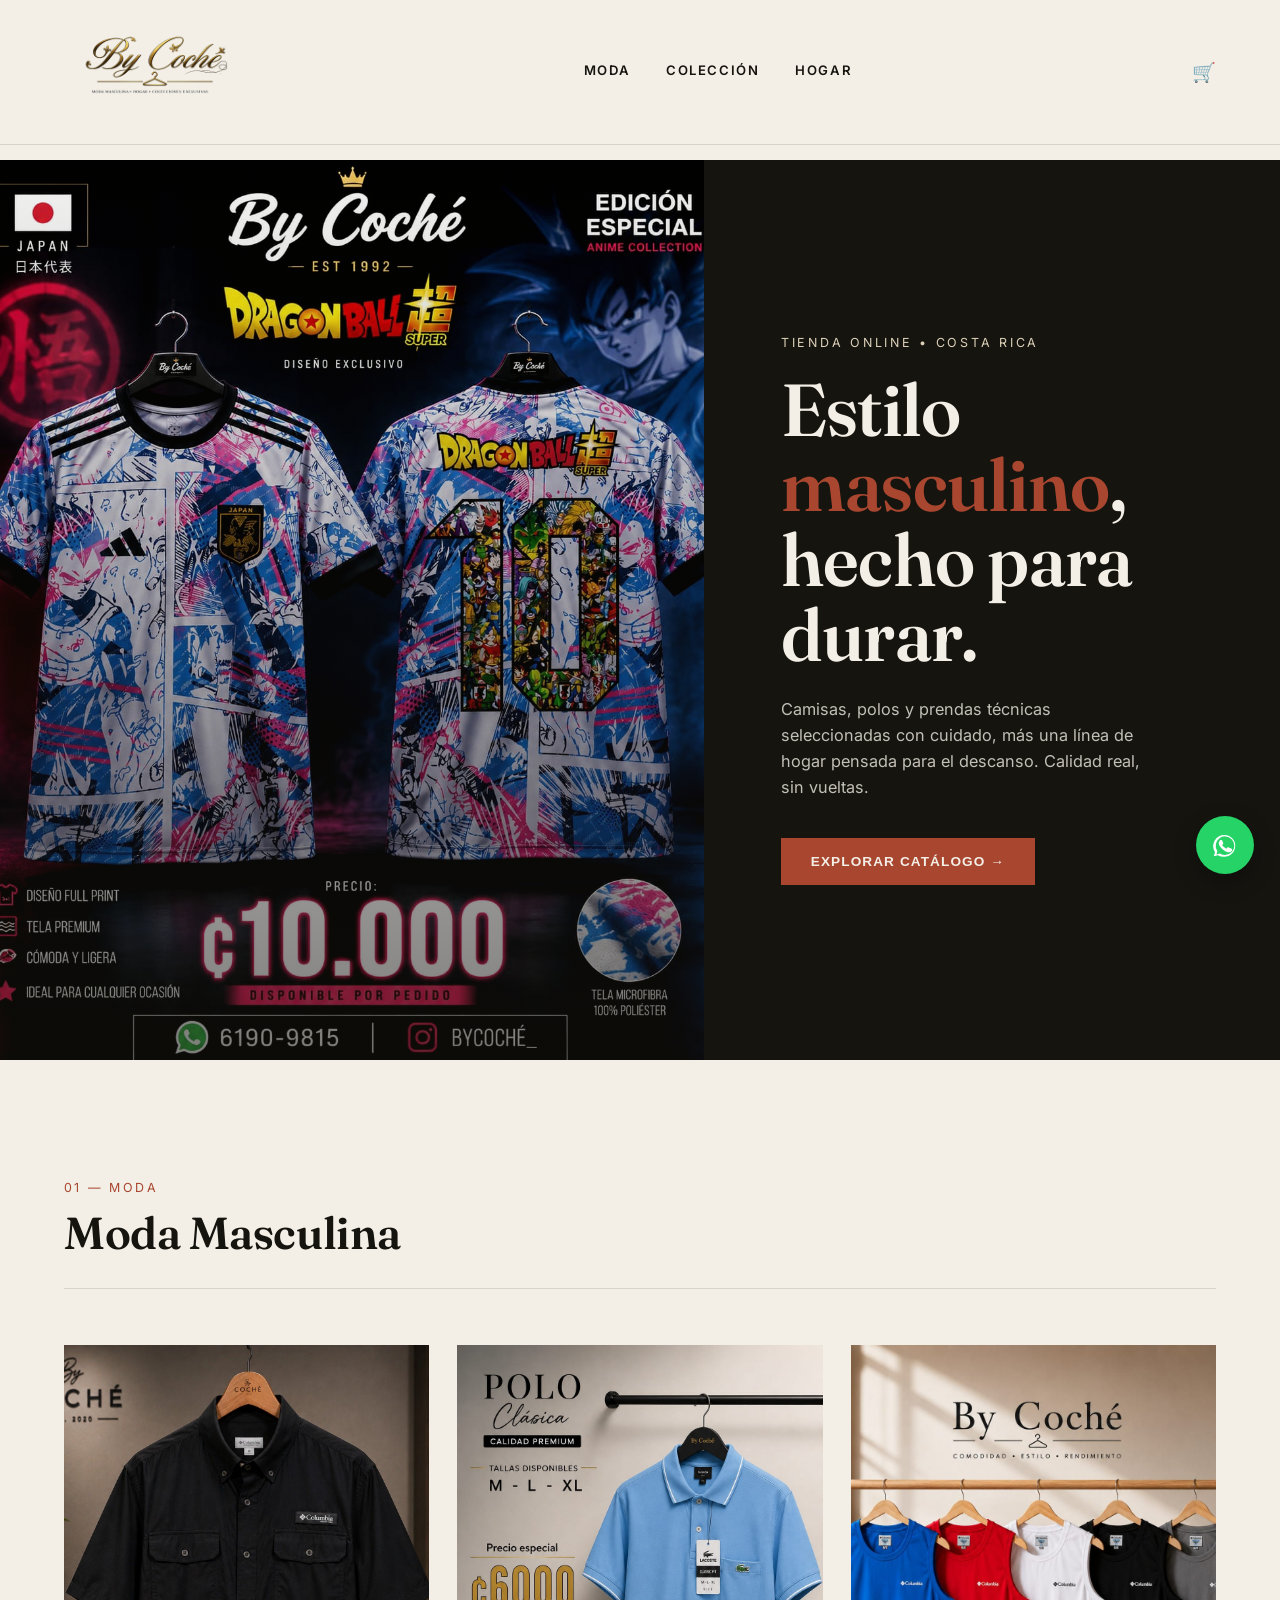
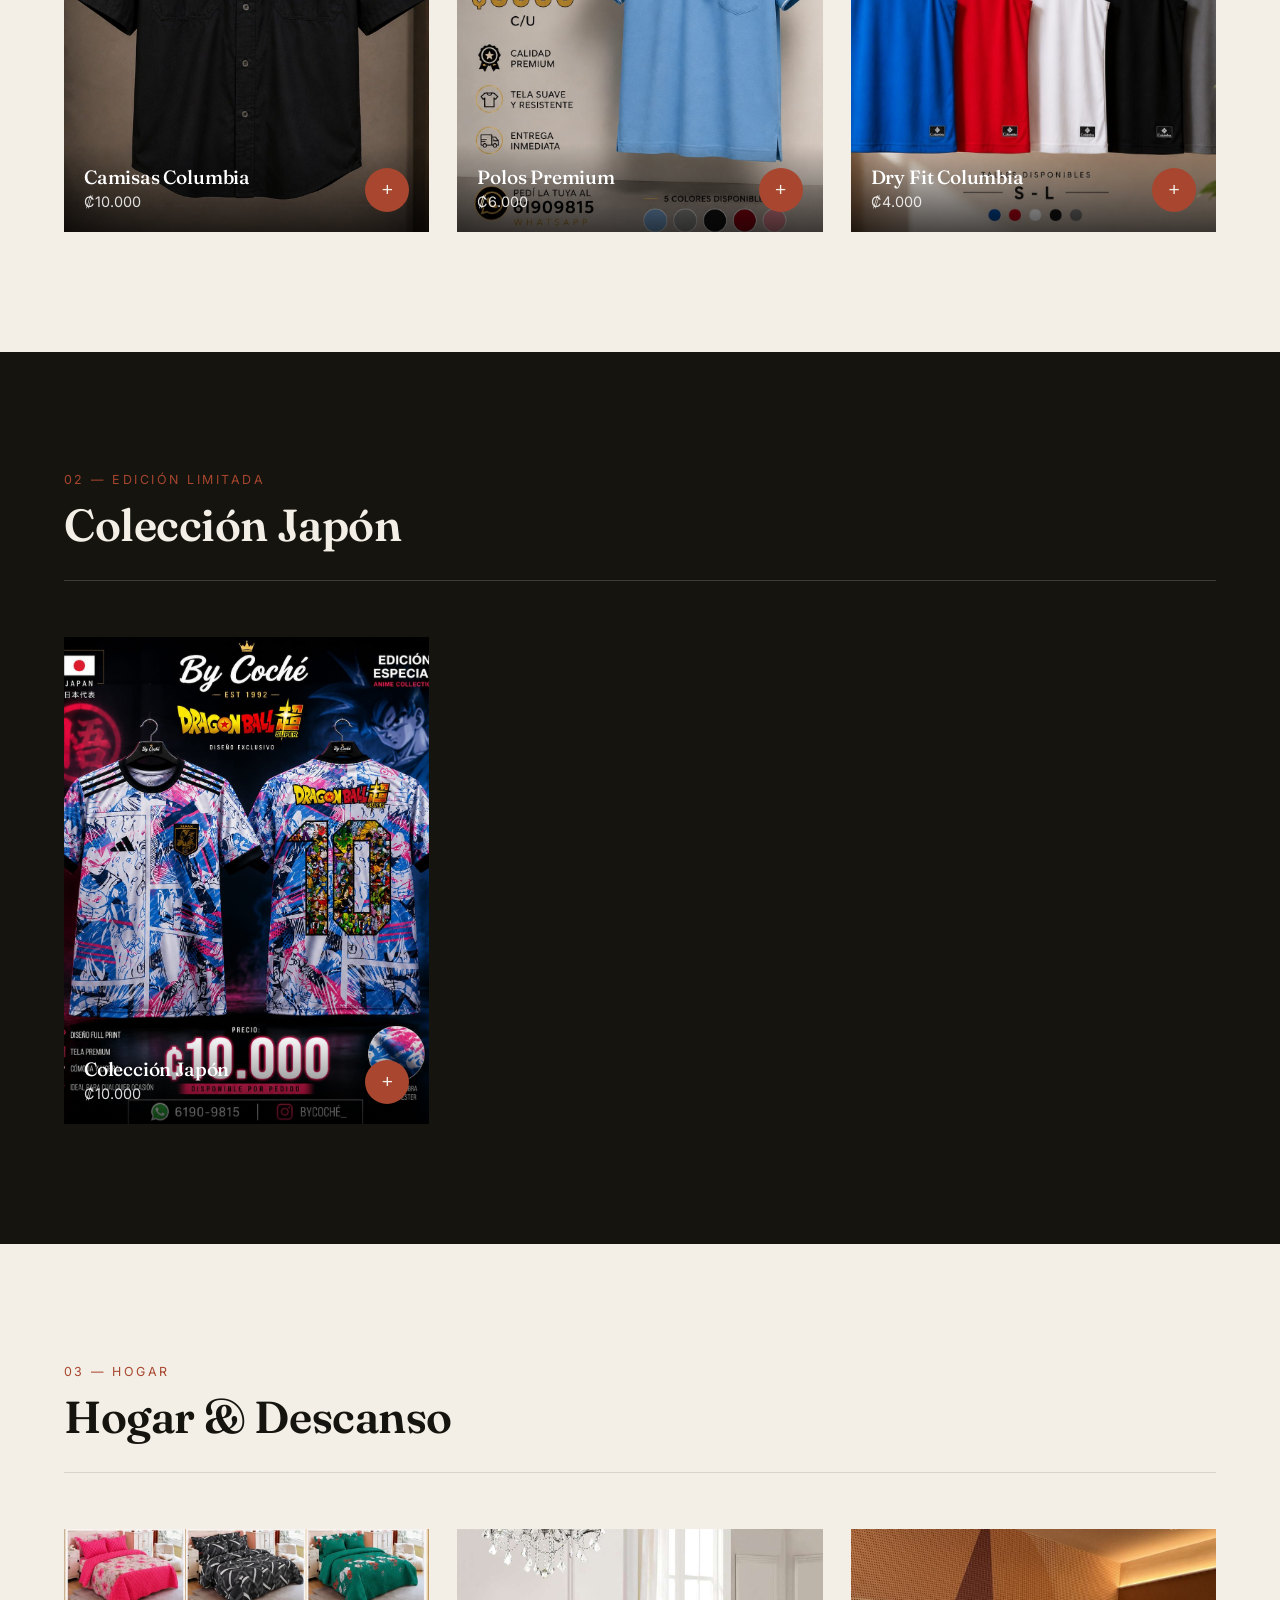
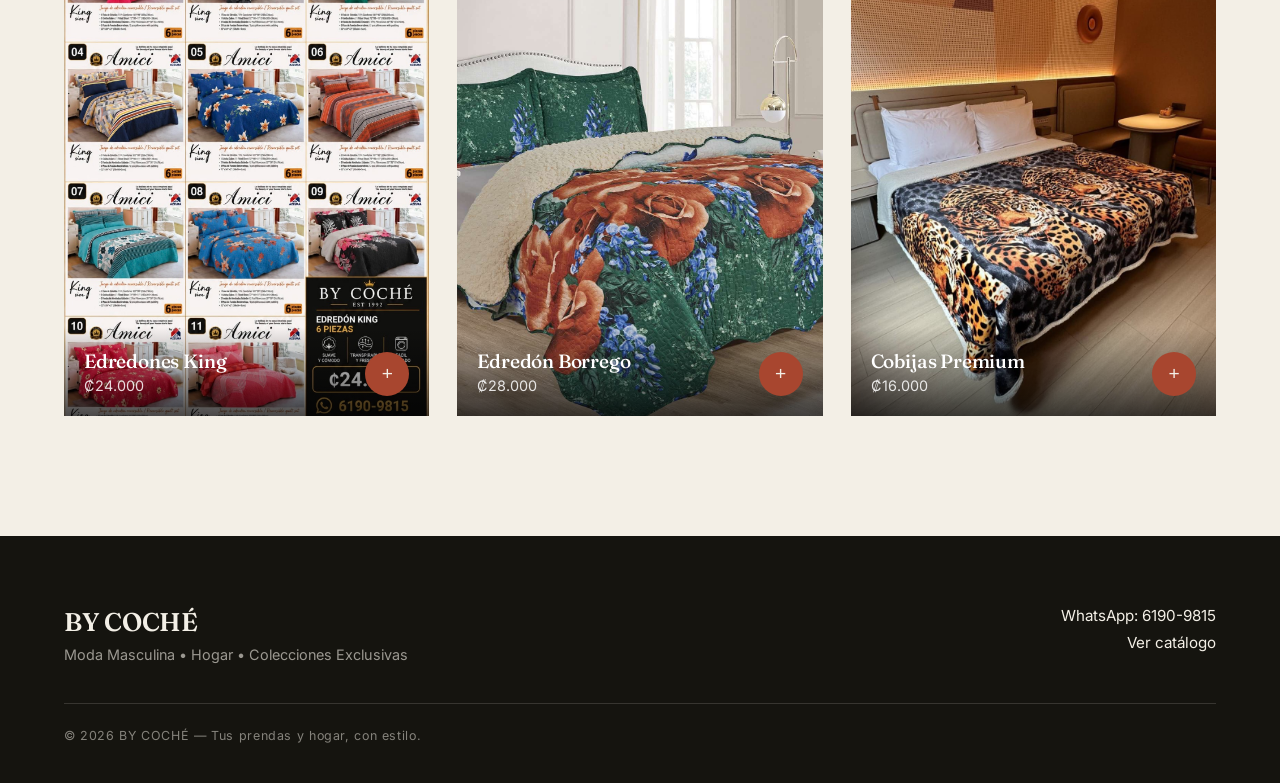
==== index.html @ 272a8c82 "Update API URL to new domain" ====
<!DOCTYPE html>
<html lang="es">
<head>
<meta charset="UTF-8">
<meta name="viewport" content="width=device-width, initial-scale=1.0">
<title>BY COCHÉ | Tienda Online</title>
<link rel="manifest" href="manifest.json">
<link rel="preconnect" href="https://fonts.googleapis.com">
<link rel="preconnect" href="https://fonts.gstatic.com" crossorigin>
<link href="https://fonts.googleapis.com/css2?family=Fraunces:opsz,wght@9..144,400;9..144,500;9..144,600&family=Inter:wght@400;500;600;700&display=swap" rel="stylesheet">
<script src="https://cdnjs.cloudflare.com/ajax/libs/html2pdf.js/0.10.1/html2pdf.bundle.min.js"></script>
<style>
  :root{
    --ink:#15140f;
    --cream:#f3efe6;
    --sand:#dcd0b8;
    --rust:#a8462f;
    --rust-dark:#7e3220;
    --line: rgba(21,20,15,0.12);
  }

  *{margin:0;padding:0;box-sizing:border-box;}
  html{scroll-behavior:smooth;}
  body{
    background:var(--cream);
    color:var(--ink);
    font-family:'Inter', sans-serif;
    -webkit-font-smoothing:antialiased;
    padding-top:160px;
  }

  h1,h2,h3{font-family:'Fraunces', serif; font-weight:600; letter-spacing:-0.01em;}
  a{color:inherit; text-decoration:none;}
  img{display:block; width:100%; height:100%; object-fit:cover;}

  /* NAVBAR */
  .navbar{
    position:fixed; top:0; left:0; right:0; z-index:100;
    display:flex; align-items:center; justify-content:space-between;
    padding:12px 5vw;
    background:rgba(243,239,230,0.85);
    backdrop-filter:blur(10px);
    border-bottom:1px solid var(--line);
  }

  .logo img{height:120px; width:auto; object-fit:contain;}

  nav{display:flex; gap:36px;}
  nav a{
    font-size:0.82rem;
    text-transform:uppercase;
    letter-spacing:0.12em;
    font-weight:600;
    position:relative;
    padding-bottom:4px;
  }
  nav a::after{
    content:'';
    position:absolute; left:0; bottom:0;
    width:0; height:1px; background:var(--rust);
    transition:width 0.3s ease;
  }
  nav a:hover::after{width:100%;}

  .cart-icon{
    position:relative;
    cursor:pointer;
    font-size:1.2rem;
  }
  .cart-badge{
    position:absolute; top:-8px; right:-8px;
    background:var(--rust);
    color:var(--cream);
    width:20px; height:20px;
    border-radius:50%;
    display:flex; align-items:center; justify-content:center;
    font-size:0.7rem;
    font-weight:bold;
  }

  /* HERO */
  .hero{
    position:relative;
    height:100vh;
    min-height:560px;
    display:grid;
    grid-template-columns: 1.1fr 0.9fr;
    overflow:hidden;
  }

  .hero-image{position:relative; overflow:hidden;}
  .hero-image img{filter:saturate(0.92) contrast(1.05);}
  .hero-image::after{
    content:'';
    position:absolute; inset:0;
    background:linear-gradient(180deg, rgba(21,20,15,0.05), rgba(21,20,15,0.55));
  }

  .hero-copy{
    display:flex; flex-direction:column; justify-content:center;
    padding:0 6vw;
    background:var(--ink);
    color:var(--cream);
    position:relative;
  }

  .hero-eyebrow{
    font-size:0.78rem;
    letter-spacing:0.22em;
    text-transform:uppercase;
    color:var(--sand);
    margin-bottom:22px;
  }

  .hero-copy h1{
    font-size:clamp(2.6rem, 6vw, 4.6rem);
    line-height:1.02;
    margin-bottom:24px;
  }
  .hero-copy h1 em{color:var(--rust); font-style:normal;}

  .hero-copy p{
    max-width:380px;
    font-size:1.02rem;
    line-height:1.6;
    color:rgba(243,239,230,0.78);
    margin-bottom:38px;
  }

  .btn{
    display:inline-flex; align-items:center; gap:10px;
    background:var(--rust);
    color:var(--cream);
    padding:16px 30px;
    font-size:0.85rem;
    letter-spacing:0.08em;
    text-transform:uppercase;
    font-weight:600;
    width:fit-content;
    transition:background 0.25s ease, transform 0.25s ease;
    border:none; cursor:pointer;
  }
  .btn:hover{background:var(--rust-dark); transform:translateY(-2px);}

  /* CATALOGO */
  .section{
    padding:120px 5vw;
    max-width:1400px;
    margin:0 auto;
  }

  .section.dark{
    background:var(--ink);
    color:var(--cream);
    max-width:100%;
  }
  .section.dark > *{max-width:1400px; margin-left:auto; margin-right:auto;}

  .section-head{
    display:flex;
    justify-content:space-between;
    align-items:flex-end;
    margin-bottom:56px;
    border-bottom:1px solid var(--line);
    padding-bottom:28px;
    gap:24px;
    flex-wrap:wrap;
  }

  .section.dark .section-head{border-bottom-color:rgba(243,239,230,0.18);}

  .eyebrow{
    font-size:0.78rem;
    letter-spacing:0.2em;
    text-transform:uppercase;
    color:var(--rust);
    margin-bottom:10px;
    display:block;
  }

  .section-head h2{font-size:clamp(2rem, 4vw, 2.8rem);}

  .section-head p{
    max-width:320px;
    font-size:0.95rem;
    line-height:1.55;
    opacity:0.72;
  }

  .cards{
    display:grid;
    grid-template-columns:repeat(3, 1fr);
    gap:28px;
  }

  .card{
    position:relative;
    aspect-ratio:3/4;
    overflow:hidden;
    background:var(--sand);
    cursor:zoom-in;
  }

  .card img{transition:transform 0.6s cubic-bezier(.2,.8,.2,1);}
  .card:hover img{transform:scale(1.06);}

  .card .tag{
    position:absolute; inset:auto 0 0 0;
    padding:22px 20px;
    background:linear-gradient(180deg, transparent, rgba(0,0,0,0.7));
  }

  .card h3{color:#fff; font-size:1.2rem; font-weight:500;}
  .card p{color:#fff; font-size:0.9rem; opacity:0.85; margin-top:4px;}

  .card-add{
    position:absolute; bottom:20px; right:20px;
    background:var(--rust);
    color:var(--cream);
    border:none;
    width:44px; height:44px;
    border-radius:50%;
    cursor:pointer;
    font-size:1.2rem;
    display:flex; align-items:center; justify-content:center;
    transition:background 0.25s ease, transform 0.25s ease;
  }
  .card-add:hover{background:var(--rust-dark); transform:scale(1.1);}

  /* LIGHTBOX */
  .lightbox{
    position:fixed; inset:0; z-index:1000;
    background:rgba(21,20,15,0.92);
    display:flex; align-items:center; justify-content:center;
    padding:5vw;
    opacity:0; visibility:hidden;
    transition:opacity 0.3s ease;
  }
  .lightbox.active{opacity:1; visibility:visible;}

  .lightbox img{
    width:auto; height:auto;
    max-width:90vw; max-height:85vh;
    object-fit:contain;
    box-shadow:0 30px 60px rgba(0,0,0,0.4);
  }

  .lightbox-close{
    position:absolute; top:24px; right:5vw;
    background:none; border:none;
    color:var(--cream);
    font-size:2rem;
    line-height:1;
    cursor:pointer;
    font-family:'Inter', sans-serif;
  }
  .lightbox-close:hover{color:var(--rust);}

  /* MODAL CARRITO */
  .modal{
    position:fixed; inset:0; z-index:2000;
    background:rgba(0,0,0,0.5);
    display:flex; align-items:center; justify-content:center;
    padding:5vw;
    opacity:0; visibility:hidden;
    transition:opacity 0.3s ease;
  }
  .modal.active{opacity:1; visibility:visible;}

  .modal-content{
    background:var(--cream);
    border-radius:8px;
    max-width:600px;
    width:100%;
    max-height:90vh;
    overflow-y:auto;
    padding:40px;
    position:relative;
  }

  .modal-close{
    position:absolute; top:20px; right:20px;
    background:none; border:none;
    font-size:1.8rem;
    cursor:pointer;
    color:var(--ink);
  }

  .modal-head{
    display:flex;
    align-items:center;
    justify-content:space-between;
    margin-bottom:30px;
    border-bottom:1px solid var(--line);
    padding-bottom:20px;
  }

  .cart-item{
    display:grid;
    grid-template-columns:1fr auto;
    gap:20px;
    padding:20px 0;
    border-bottom:1px solid var(--line);
    align-items:start;
  }

  .cart-item-info h4{margin-bottom:6px;}
  .cart-item-info p{font-size:0.9rem; opacity:0.7; margin-bottom:8px;}

  .cart-item-qty{
    display:flex;
    align-items:center;
    gap:10px;
  }

  .qty-btn{
    background:var(--sand);
    border:none;
    width:28px; height:28px;
    cursor:pointer;
    font-weight:bold;
    border-radius:3px;
  }

  .cart-item-remove{
    background:none; border:none;
    color:var(--rust);
    cursor:pointer;
    font-size:0.9rem;
    text-decoration:underline;
  }

  .cart-summary{
    margin-top:30px;
    padding:20px 0;
    border-top:2px solid var(--line);
    font-size:0.95rem;
  }

  .summary-row{
    display:flex;
    justify-content:space-between;
    margin-bottom:12px;
  }

  .summary-row.total{
    font-size:1.3rem;
    font-weight:bold;
    color:var(--rust);
    margin-top:20px;
  }

  .cart-empty{
    text-align:center;
    padding:40px 20px;
    color:#999;
  }

  .checkout-btn{
    width:100%;
    margin-top:30px;
    padding:16px;
    font-size:0.95rem;
  }

  /* BOTONES TALLA Y COLOR */
  .size-btn, .color-btn{
    background:var(--sand);
    border:2px solid var(--line);
    padding:10px 16px;
    border-radius:4px;
    cursor:pointer;
    font-weight:500;
    font-size:0.9rem;
    transition:all 0.25s ease;
  }

  .size-btn:hover, .color-btn:hover{
    border-color:var(--rust);
  }

  .size-btn.active, .color-btn.active{
    background:var(--rust);
    color:var(--cream);
    border-color:var(--rust);
  }

  .color-btn{
    display:flex;
    align-items:center;
    justify-content:center;
    gap:6px;
    padding:10px;
  }

  .color-dot{
    width:16px;
    height:16px;
    border-radius:50%;
    border:2px solid rgba(0,0,0,0.2);
  }

  /* MODAL SIMPLE MOVIL */
  .simple-modal{
    background:var(--cream);
    border-radius:8px;
    max-width:500px;
    width:100%;
    padding:40px;
    text-align:center;
  }

  .simple-code{
    background:var(--ink);
    color:var(--rust);
    font-size:2rem;
    padding:30px;
    border-radius:8px;
    margin:30px 0;
    font-weight:bold;
    font-family:monospace;
    letter-spacing:2px;
  }

  .simple-instructions{
    text-align:left;
    background:var(--sand);
    padding:20px;
    border-radius:6px;
    font-size:0.9rem;
    line-height:1.6;
    margin:20px 0;
  }

  .simple-instructions ol{margin-left:20px;}
  .simple-instructions li{margin-bottom:8px;}

  /* FORMULARIO */
  .form-group{
    margin-bottom:20px;
  }

  label{
    display:block;
    font-weight:500;
    margin-bottom:6px;
    font-size:0.9rem;
  }

  input, select{
    width:100%;
    padding:10px 14px;
    border:1px solid var(--line);
    border-radius:4px;
    font-family:inherit;
    font-size:0.95rem;
  }

  input:focus, select:focus{
    outline:none;
    border-color:var(--rust);
    box-shadow:0 0 0 2px rgba(168,70,47,0.1);
  }

  /* WHATSAPP FLOTANTE */
  .whatsapp-float{
    position:fixed;
    bottom:26px; right:26px;
    z-index:900;
    width:58px; height:58px;
    border-radius:50%;
    background:#25D366;
    display:flex; align-items:center; justify-content:center;
    box-shadow:0 8px 22px rgba(0,0,0,0.28);
    transition:transform 0.25s ease, box-shadow 0.25s ease;
  }
  .whatsapp-float:hover{
    transform:scale(1.08);
    box-shadow:0 10px 26px rgba(0,0,0,0.35);
  }
  .whatsapp-float svg{width:30px; height:30px;}

  /* FOOTER */
  footer{
    background:var(--ink);
    color:var(--cream);
    padding:70px 5vw 40px;
  }

  .footer-grid{
    max-width:1400px;
    margin:0 auto;
    display:flex;
    justify-content:space-between;
    align-items:flex-start;
    flex-wrap:wrap;
    gap:36px;
    border-bottom:1px solid rgba(243,239,230,0.15);
    padding-bottom:40px;
  }

  footer h3{font-size:1.6rem;}
  footer .tagline{opacity:0.6; font-size:0.9rem; margin-top:8px;}

  .footer-contact{display:flex; flex-direction:column; gap:8px; align-items:flex-end; text-align:right;}
  .footer-contact a{font-size:0.95rem;}
  .footer-contact a:hover{color:var(--rust);}

  .footer-bottom{
    max-width:1400px;
    margin:0 auto;
    padding-top:24px;
    font-size:0.78rem;
    opacity:0.5;
    letter-spacing:0.05em;
  }

  /* RESPONSIVE */
  @media (max-width: 900px){
    .hero{grid-template-columns:1fr; height:auto;}
    .hero-image{height:46vh;}
    .cards{grid-template-columns:repeat(2, 1fr);}
    nav{display:none;}
  }

  @media (max-width: 560px){
    .cards{grid-template-columns:1fr;}
    .modal-content{padding:30px 20px;}
  }
</style>
</head>
<body>

<header class="navbar">
  <div class="logo"><img src="images/logo.PNG" alt="By Coché"></div>
  <nav>
    <a href="#moda">Moda</a>
    <a href="#anime">Colección</a>
    <a href="#hogar">Hogar</a>
  </nav>
  <div class="cart-icon" onclick="openCart()">
    🛒
    <div class="cart-badge" id="cart-count" style="display:none;">0</div>
  </div>
</header>

<section class="hero">
  <div class="hero-image">
    <img src="images/Seleccion De Japon.JPG" alt="Colección Japón">
  </div>
  <div class="hero-copy">
    <span class="hero-eyebrow">Tienda online • Costa Rica</span>
    <h1>Estilo <em>masculino</em>,<br>hecho para durar.</h1>
    <p>Camisas, polos y prendas técnicas seleccionadas con cuidado, más una línea de hogar pensada para el descanso. Calidad real, sin vueltas.</p>
    <button class="btn" onclick="openCart()">Explorar catálogo →</button>
  </div>
</section>

<section id="moda" class="section">
  <div class="section-head">
    <div>
      <span class="eyebrow">01 — Moda</span>
      <h2>Moda Masculina</h2>
    </div>
  </div>
  <div class="cards" id="cards-moda">
    <div class="card" onclick="openLightbox(this)">
      <img src="images/Camisas columbia.JPG" alt="Camisas Columbia">
      <div class="tag">
        <h3>Camisas Columbia</h3>
        <p>₡10.000</p>
      </div>
      <button class="card-add" onclick="event.stopPropagation(); addToCart('Camisas Columbia', 10000, true)">+</button>
    </div>
    <div class="card" onclick="openLightbox(this)">
      <img src="images/Camisa Tipo Polo.JPG" alt="Polos Premium">
      <div class="tag">
        <h3>Polos Premium</h3>
        <p>₡6.000</p>
      </div>
      <button class="card-add" onclick="event.stopPropagation(); addToCart('Polos Premium', 6000, true)">+</button>
    </div>
    <div class="card" onclick="openLightbox(this)">
      <img src="images/Camisetas Dry-Fit Columbia.JPG" alt="Dry Fit Columbia">
      <div class="tag">
        <h3>Dry Fit Columbia</h3>
        <p>₡4.000</p>
      </div>
      <button class="card-add" onclick="event.stopPropagation(); addToCart('Dry Fit Columbia', 4000, true)">+</button>
    </div>
  </div>
</section>

<section id="anime" class="section dark">
  <div class="section-head">
    <div>
      <span class="eyebrow">02 — Edición limitada</span>
      <h2>Colección Japón</h2>
    </div>
  </div>
  <div class="cards" id="cards-anime">
    <div class="card" onclick="openLightbox(this)">
      <img src="images/Seleccion De Japon.JPG" alt="Colección Japón">
      <div class="tag">
        <h3>Colección Japón</h3>
        <p>₡10.000</p>
      </div>
      <button class="card-add" onclick="event.stopPropagation(); addToCart('Colección Japón', 10000, true)">+</button>
    </div>
  </div>
</section>

<section id="hogar" class="section">
  <div class="section-head">
    <div>
      <span class="eyebrow">03 — Hogar</span>
      <h2>Hogar & Descanso</h2>
    </div>
  </div>
  <div class="cards" id="cards-hogar">
    <div class="card" onclick="openLightbox(this)">
      <img src="images/Edredones King.jpg" alt="Edredones King">
      <div class="tag">
        <h3>Edredones King</h3>
        <p>₡24.000</p>
      </div>
      <button class="card-add" onclick="event.stopPropagation(); addToCart('Edredones King', 24000, false)">+</button>
    </div>
    <div class="card" onclick="openLightbox(this)">
      <img src="images/Edredon Borrego.JPG" alt="Edredón Borrego">
      <div class="tag">
        <h3>Edredón Borrego</h3>
        <p>₡28.000</p>
      </div>
      <button class="card-add" onclick="event.stopPropagation(); addToCart('Edredón Borrego', 28000, false)">+</button>
    </div>
    <div class="card" onclick="openLightbox(this)">
      <img src="images/Cobija Borrego Algodon.JPG" alt="Cobijas Premium">
      <div class="tag">
        <h3>Cobijas Premium</h3>
        <p>₡16.000</p>
      </div>
      <button class="card-add" onclick="event.stopPropagation(); addToCart('Cobijas Premium', 16000, false)">+</button>
    </div>
  </div>
</section>

<a href="https://wa.me/50661909815" class="whatsapp-float" target="_blank" aria-label="WhatsApp">
  <svg viewBox="0 0 24 24" fill="white"><path d="M17.6 6.32A8.86 8.86 0 0 0 12.05 4 8.94 8.94 0 0 0 4 17.78L3 21l3.32-.87a8.93 8.93 0 0 0 4.73 1.36h.01a8.95 8.95 0 0 0 6.55-2.62 8.94 8.94 0 0 0-.01-12.55Zm-5.55 13.7h-.01a7.4 7.4 0 0 1-3.78-1.04l-.27-.16-2.81.74.75-2.74-.18-.28a7.42 7.42 0 0 1 11.55-9.2 7.36 7.36 0 0 1 2.17 5.25 7.43 7.43 0 0 1-7.42 7.43Zm4.07-5.56c-.22-.11-1.31-.65-1.52-.72-.2-.08-.35-.11-.5.11-.15.22-.57.72-.7.87-.13.15-.26.16-.48.05-.22-.11-.93-.34-1.77-1.09-.66-.58-1.1-1.31-1.23-1.53-.13-.22-.01-.34.1-.46.11-.11.25-.29.37-.43.11-.15.15-.25.23-.41.08-.16.04-.3-.03-.41-.08-.11-.60-1.45-.82-1.98-.22-.52-.44-.45-.60-.46-.15-.01-.33-.01-.50-.01-.18 0-.46.07-.70.32-.24.25-.93.91-.93 2.21 0 1.3.95 2.56 1.08 2.73.13.18 1.86 2.84 4.51 3.87 2.65 1.03 2.65.69 3.13.65.48-.04 1.56-.64 1.78-1.25.22-.62.22-1.15.15-1.26-.07-.11-.25-.18-.48-.29Z"/></svg>
</a>

<!-- LIGHTBOX -->
<!-- MODAL SELECCIONAR TALLA Y COLOR -->
<div class="modal" id="size-color-modal">
  <div class="modal-content" style="max-width:450px;">
    <button class="modal-close" onclick="closeSizeColor()">×</button>
    <h2 style="margin-bottom:30px;" id="size-color-title">Selecciona opciones</h2>
    
    <div class="form-group">
      <label id="size-label">Talla *</label>
      <div id="size-options" style="display:grid; grid-template-columns:repeat(4,1fr); gap:10px;"></div>
    </div>

    <div class="form-group">
      <label id="color-label">Color *</label>
      <div id="color-options" style="display:grid; grid-template-columns:repeat(3,1fr); gap:10px;"></div>
    </div>

    <button class="btn" style="width:100%; margin-top:20px;" onclick="confirmSizeColor()">Agregar al carrito</button>
  </div>
</div>

<div class="lightbox" id="lightbox">
  <button class="lightbox-close" aria-label="Cerrar" onclick="closeLightbox()">×</button>
  <img id="lightbox-img" src="" alt="">
</div>

<!-- MODAL CARRITO -->
<div class="modal" id="cart-modal">
  <div class="modal-content">
    <button class="modal-close" onclick="closeCart()">×</button>
    <div class="modal-head">
      <h2>Tu Carrito</h2>
    </div>
    <div id="cart-items"></div>
    <div id="cart-empty" class="cart-empty">El carrito está vacío</div>
    <div id="cart-summary" class="cart-summary" style="display:none;">
      <div class="summary-row">
        <span>Subtotal:</span>
        <span id="subtotal">₡0</span>
      </div>
      <div class="summary-row">
        <span>Envío (todo el país):</span>
        <span>₡8.000</span>
      </div>
      <div class="summary-row total">
        <span>Total:</span>
        <span id="total">₡8.000</span>
      </div>
    </div>
    <button class="btn checkout-btn" onclick="openCheckout()" id="checkout-btn" style="display:none;">Proceder al pago</button>
  </div>
</div>

<!-- MODAL CHECKOUT -->
<div class="modal" id="checkout-modal">
  <div class="modal-content">
    <button class="modal-close" onclick="closeCheckout()">×</button>
    <h2 style="margin-bottom:30px;">Confirmar compra</h2>
    
    <div class="form-group">
      <label>Nombre completo *</label>
      <input type="text" id="client-name" placeholder="Tu nombre">
    </div>

    <div class="form-group">
      <label>Teléfono *</label>
      <input type="tel" id="client-phone" placeholder="8888-8888">
    </div>

    <div class="form-group">
      <label>Correo electrónico *</label>
      <input type="email" id="client-email" placeholder="tu@correo.com">
    </div>

    <div class="form-group">
      <label>Dirección completa *</label>
      <input type="text" id="client-address" placeholder="Calle, número, apartado...">
    </div>

    <button class="btn" style="width:100%;" onclick="processPay()">Ir a SINPE Móvil</button>
  </div>
</div>

<!-- MODAL SIMPLE MOVIL -->
<div class="modal" id="simple-modal">
  <div class="simple-modal">
    <h2>Instrucciones de pago SINPE Móvil</h2>
    <p style="margin:20px 0; opacity:0.8;">Transfiere el monto a través de SINPE Móvil al siguiente número:</p>
    
    <div class="simple-code" id="simple-code">6190-9815</div>

    <div class="simple-instructions">
      <p><strong>Pasos:</strong></p>
      <ol>
        <li>Abre la app SINPE Móvil en tu teléfono</li>
        <li>Selecciona "Transferencias"</li>
        <li>Ingresa el número <strong>6190-9815</strong></li>
        <li>Ingresa el monto: <span id="simple-amount">₡0</span></li>
        <li>Confirma la transferencia</li>
        <li>Toma una captura y envíala al WhatsApp <strong>6190-9815</strong> para confirmar tu pedido</li>
      </ol>
    </div>

    <p style="font-size:0.9rem; opacity:0.7; margin:20px 0;">Una vez confirmemos tu pago por SINPE Móvil, te enviaremos la factura y coordinaremos el envío con Correos de Costa Rica.</p>

    <button class="btn" style="width:100%; margin-top:20px;" onclick="closeSimple()">Entendido</button>
  </div>
</div>

<footer>
  <div class="footer-grid">
    <div>
      <h3>BY COCHÉ</h3>
      <p class="tagline">Moda Masculina • Hogar • Colecciones Exclusivas</p>
    </div>
    <div class="footer-contact">
      <a href="https://wa.me/50661909815">WhatsApp: 6190-9815</a>
      <a href="#moda">Ver catálogo</a>
    </div>
  </div>
  <div class="footer-bottom">© 2026 BY COCHÉ — Tus prendas y hogar, con estilo.</div>
</footer>

<script>
  let cart = [];
  const SHIPPING = 8000;

  // LIGHTBOX
  function openLightbox(el){
    const img = el.querySelector('img');
    document.getElementById('lightbox-img').src = img.src;
    document.getElementById('lightbox').classList.add('active');
  }

  function closeLightbox(){
    document.getElementById('lightbox').classList.remove('active');
  }

  document.getElementById('lightbox').addEventListener('click', (e) => {
    if(e.target.id === 'lightbox') closeLightbox();
  });

  document.addEventListener('keydown', (e) => {
    if(e.key === 'Escape'){
      closeLightbox();
      closeCart();
      closeCheckout();
      closeSimple();
    }
  });

  // CARRITO
  function addToCart(name, price, isRopa = true){
    window.currentProduct = {name, price, isRopa};
    openSizeColorModal(name, isRopa);
  }

  function openSizeColorModal(productName, isRopa){
    const modal = document.getElementById('size-color-modal');
    const sizeLabel = document.getElementById('size-label');
    const sizeOptions = document.getElementById('size-options');
    const colorOptions = document.getElementById('color-options');
    const title = document.getElementById('size-color-title');

    title.innerText = productName;

    // Definir opciones según si es ropa o edredón
    const sizes = isRopa ? ['S', 'M', 'L', 'XL'] : ['Individual', 'Matrimonial', 'Queen Size', 'King Size'];
    const colors = ['Negro', 'Gris', 'Rojo', 'Azul', 'Blanco', 'Celeste', 'Rosado', 'Verde', 'Turquesa', 'Naranja', 'Amarillo'];
    const colorMap = {
      'Negro': '#1a1a1a',
      'Gris': '#888888',
      'Rojo': '#d32f2f',
      'Azul': '#1976d2',
      'Blanco': '#ffffff',
      'Celeste': '#87ceeb',
      'Rosado': '#ff69b4',
      'Verde': '#388e3c',
      'Turquesa': '#00bcd4',
      'Naranja': '#ff9800',
      'Amarillo': '#fdd835'
    };

    sizeLabel.innerText = isRopa ? 'Talla *' : 'Tamaño *';

    // Renderizar botones de talla
    sizeOptions.innerHTML = sizes.map(size => 
      `<button class="size-btn" onclick="selectSize('${size}')" id="size-${size}">${size}</button>`
    ).join('');

    // Renderizar botones de color
    colorOptions.innerHTML = colors.map(color => 
      `<button class="color-btn" onclick="selectColor('${color}')" id="color-${color}">
        <div class="color-dot" style="background:${colorMap[color]}; border-color:#333;"></div>
        <span>${color}</span>
      </button>`
    ).join('');

    window.selectedSize = '';
    window.selectedColor = '';

    modal.classList.add('active');
  }

  function selectSize(size){
    document.querySelectorAll('.size-btn').forEach(btn => btn.classList.remove('active'));
    document.getElementById(`size-${size}`).classList.add('active');
    window.selectedSize = size;
  }

  function selectColor(color){
    document.querySelectorAll('.color-btn').forEach(btn => btn.classList.remove('active'));
    document.getElementById(`color-${color}`).classList.add('active');
    window.selectedColor = color;
  }

  function confirmSizeColor(){
    if(!window.selectedSize || !window.selectedColor){
      alert('Por favor selecciona talla y color');
      return;
    }

    const {name, price} = window.currentProduct;
    const existing = cart.find(i => i.name === name && i.size === window.selectedSize && i.color === window.selectedColor);
    
    if(existing){
      existing.qty++;
    } else {
      cart.push({
        name, 
        price, 
        qty: 1, 
        size: window.selectedSize,
        color: window.selectedColor
      });
    }

    closeSizeColor();
    updateCart();
    openCart();
  }

  function closeSizeColor(){
    document.getElementById('size-color-modal').classList.remove('active');
  }

  function removeFromCart(idx){
    cart.splice(idx, 1);
    updateCart();
  }

  function updateQty(idx, delta){
    cart[idx].qty += delta;
    if(cart[idx].qty < 1) removeFromCart(idx);
    else updateCart();
  }

  function updateCart(){
    const container = document.getElementById('cart-items');
    const badge = document.getElementById('cart-count');
    const summary = document.getElementById('cart-summary');
    const empty = document.getElementById('cart-empty');
    const checkoutBtn = document.getElementById('checkout-btn');

    let total = 0;
    let itemCount = 0;

    if(cart.length === 0){
      container.innerHTML = '';
      empty.style.display = 'block';
      summary.style.display = 'none';
      checkoutBtn.style.display = 'none';
      badge.style.display = 'none';
      return;
    }

    container.innerHTML = cart.map((item, i) => `
      <div class="cart-item">
        <div class="cart-item-info">
          <h4>${item.name}</h4>
          <p>₡${item.price.toLocaleString('es-CR')}</p>
          <p style="font-size:0.8rem; opacity:0.6; margin-top:4px;">${item.size}${item.color ? ' - ' + item.color : ''}</p>
          <button class="cart-item-remove" onclick="removeFromCart(${i})">Quitar</button>
        </div>
        <div class="cart-item-qty">
          <button class="qty-btn" onclick="updateQty(${i}, -1)">−</button>
          <span style="width:30px; text-align:center;">${item.qty}</span>
          <button class="qty-btn" onclick="updateQty(${i}, 1)">+</button>
        </div>
      </div>
    `).join('');

    total = cart.reduce((sum, item) => sum + (item.price * item.qty), 0);
    itemCount = cart.reduce((sum, item) => sum + item.qty, 0);

    document.getElementById('subtotal').innerText = `₡${total.toLocaleString('es-CR')}`;
    document.getElementById('total').innerText = `₡${(total + SHIPPING).toLocaleString('es-CR')}`;

    empty.style.display = 'none';
    summary.style.display = 'block';
    checkoutBtn.style.display = 'block';

    badge.innerText = itemCount;
    badge.style.display = 'flex';
  }

  function openCart(){
    document.getElementById('cart-modal').classList.add('active');
  }

  function closeCart(){
    document.getElementById('cart-modal').classList.remove('active');
  }

  // CHECKOUT
  function openCheckout(){
    if(cart.length === 0) return;
    closeCart();
    document.getElementById('checkout-modal').classList.add('active');
  }

  function closeCheckout(){
    document.getElementById('checkout-modal').classList.remove('active');
  }

  function processPay(){
    const name = document.getElementById('client-name').value.trim();
    const phone = document.getElementById('client-phone').value.trim();
    const email = document.getElementById('client-email').value.trim();
    const address = document.getElementById('client-address').value.trim();

    if(!name || !phone || !email || !address){
      alert('Por favor completa todos los campos');
      return;
    }

    if(!email.includes('@')){
      alert('Correo inválido');
      return;
    }

    const subtotal = cart.reduce((sum, item) => sum + (item.price * item.qty), 0);
    const finalTotal = subtotal + SHIPPING;

    // Cerrar checkout y mostrar Simple Móvil
    closeCheckout();
    document.getElementById('simple-amount').innerText = `₡${finalTotal.toLocaleString('es-CR')}`;
    document.getElementById('simple-modal').classList.add('active');

    // Guardar datos para enviar luego
    window.currentOrder = {
      name, phone, email, address,
      items: cart,
      subtotal,
      finalTotal
    };
  }

  function closeSimple(){
    document.getElementById('simple-modal').classList.remove('active');
    
    // Preparar mensaje de WhatsApp
    if(window.currentOrder){
      const order = window.currentOrder;
      
      const itemsMsg = order.items
        .map(i => `${i.name} x${i.qty} = ₡${(i.price * i.qty).toLocaleString('es-CR')}`)
        .join('%0A');
      
      const message = `Hola, confirmo mi compra en BY COCHÉ:%0A%0A🛍️ *Productos:*%0A${itemsMsg}%0A%0A📦 *Subtotal:* ₡${order.subtotal.toLocaleString('es-CR')}%0A🚚 *Envío:* ₡8.000%0A💰 *TOTAL:* ₡${order.finalTotal.toLocaleString('es-CR')}%0A%0A📍 *Dirección:* ${order.address}%0A📞 *Teléfono:* ${order.phone}%0A📧 *Correo:* ${order.email}`;
      
      // Enviar por email
      const script = document.createElement('script');
      script.src = 'https://cdn.jsdelivr.net/npm/@emailjs/browser@3/dist/index.min.js';
      script.onload = () => {
        window.emailjs.init("1bVC4pXy92YX3zdxA");
        sendOrder(order);
      };
      document.head.appendChild(script);
      
      // Abrir WhatsApp después de 1 segundo
      setTimeout(() => {
        window.open(`https://wa.me/50661909815?text=${message}`, '_blank');
      }, 1000);
    }
    
    cart = [];
    updateCart();
  }

<script>
  function sendOrder(order){
    const itemsText = order.items.map(i => `${i.name} x${i.qty} = ₡${(i.price * i.qty).toLocaleString('es-CR')}`).join('\n');
    
    if(window.emailjs){
      window.emailjs.send("servicio_pglzsyv", "template_bycoches_orden", {
        to_email: "asalasgonza@icloud.com",
        client_name: order.name,
        client_phone: order.phone,
        client_email: order.email,
        client_address: order.address,
        items: itemsText,
        subtotal: `₡${order.subtotal.toLocaleString('es-CR')}`,
        shipping: '₡8.000',
        total: `₡${order.finalTotal.toLocaleString('es-CR')}`
      }).then(() => {
        console.log("Orden enviada por email");
      }).catch(err => {
        console.error("Error al enviar email:", err);
      });
    }
  }

  // ============ CONEXIÓN CON BACKEND (Firebase vía bycoches-api) ============
  // 👉 Si el backend cambia de dominio/puerto, actualiza esta línea:
  const API_URL = "https://older-mold-ones-vhs.trycloudflare.com/api/products";

  function formatPriceCRC(n){
    return '₡' + Number(n || 0).toLocaleString('es-CR');
  }

  function buildCardHTML(p){
    const img = p.imagen || 'images/logo.PNG';
    const isRopa = p.categoria !== 'hogar';
    const nombre = (p.nombre || '').replace(/'/g, "\\'");
    return `
      <div class="card" onclick="openLightbox(this)">
        <img src="${img}" alt="${p.nombre || ''}">
        <div class="tag">
          <h3>${p.nombre || 'Producto'}</h3>
          <p>${formatPriceCRC(p.precio)}</p>
        </div>
        <button class="card-add" onclick="event.stopPropagation(); addToCart('${nombre}', ${Number(p.precio) || 0}, ${isRopa})">+</button>
      </div>
    `;
  }

  async function loadProductsFromAPI(){
    try {
      const res = await fetch(API_URL);
      if(!res.ok) throw new Error('Respuesta no válida del servidor');
      const products = await res.json();

      if(!Array.isArray(products) || products.length === 0){
        console.log('No hay productos en Firebase todavía — se mantienen los productos de muestra.');
        return;
      }

      const grouped = { moda: [], anime: [], hogar: [] };
      products.forEach(p => {
        const cat = ['moda','anime','hogar'].includes(p.categoria) ? p.categoria : 'moda';
        grouped[cat].push(p);
      });

      ['moda','anime','hogar'].forEach(cat => {
        if(grouped[cat].length > 0){
          const container = document.getElementById('cards-' + cat);
          if(container) container.innerHTML = grouped[cat].map(buildCardHTML).join('');
        }
      });

    } catch(err){
      console.error('No se pudieron cargar productos desde la API, se mantienen los productos de muestra:', err);
    }
  }

  loadProductsFromAPI();
</script>

</body>
</html>
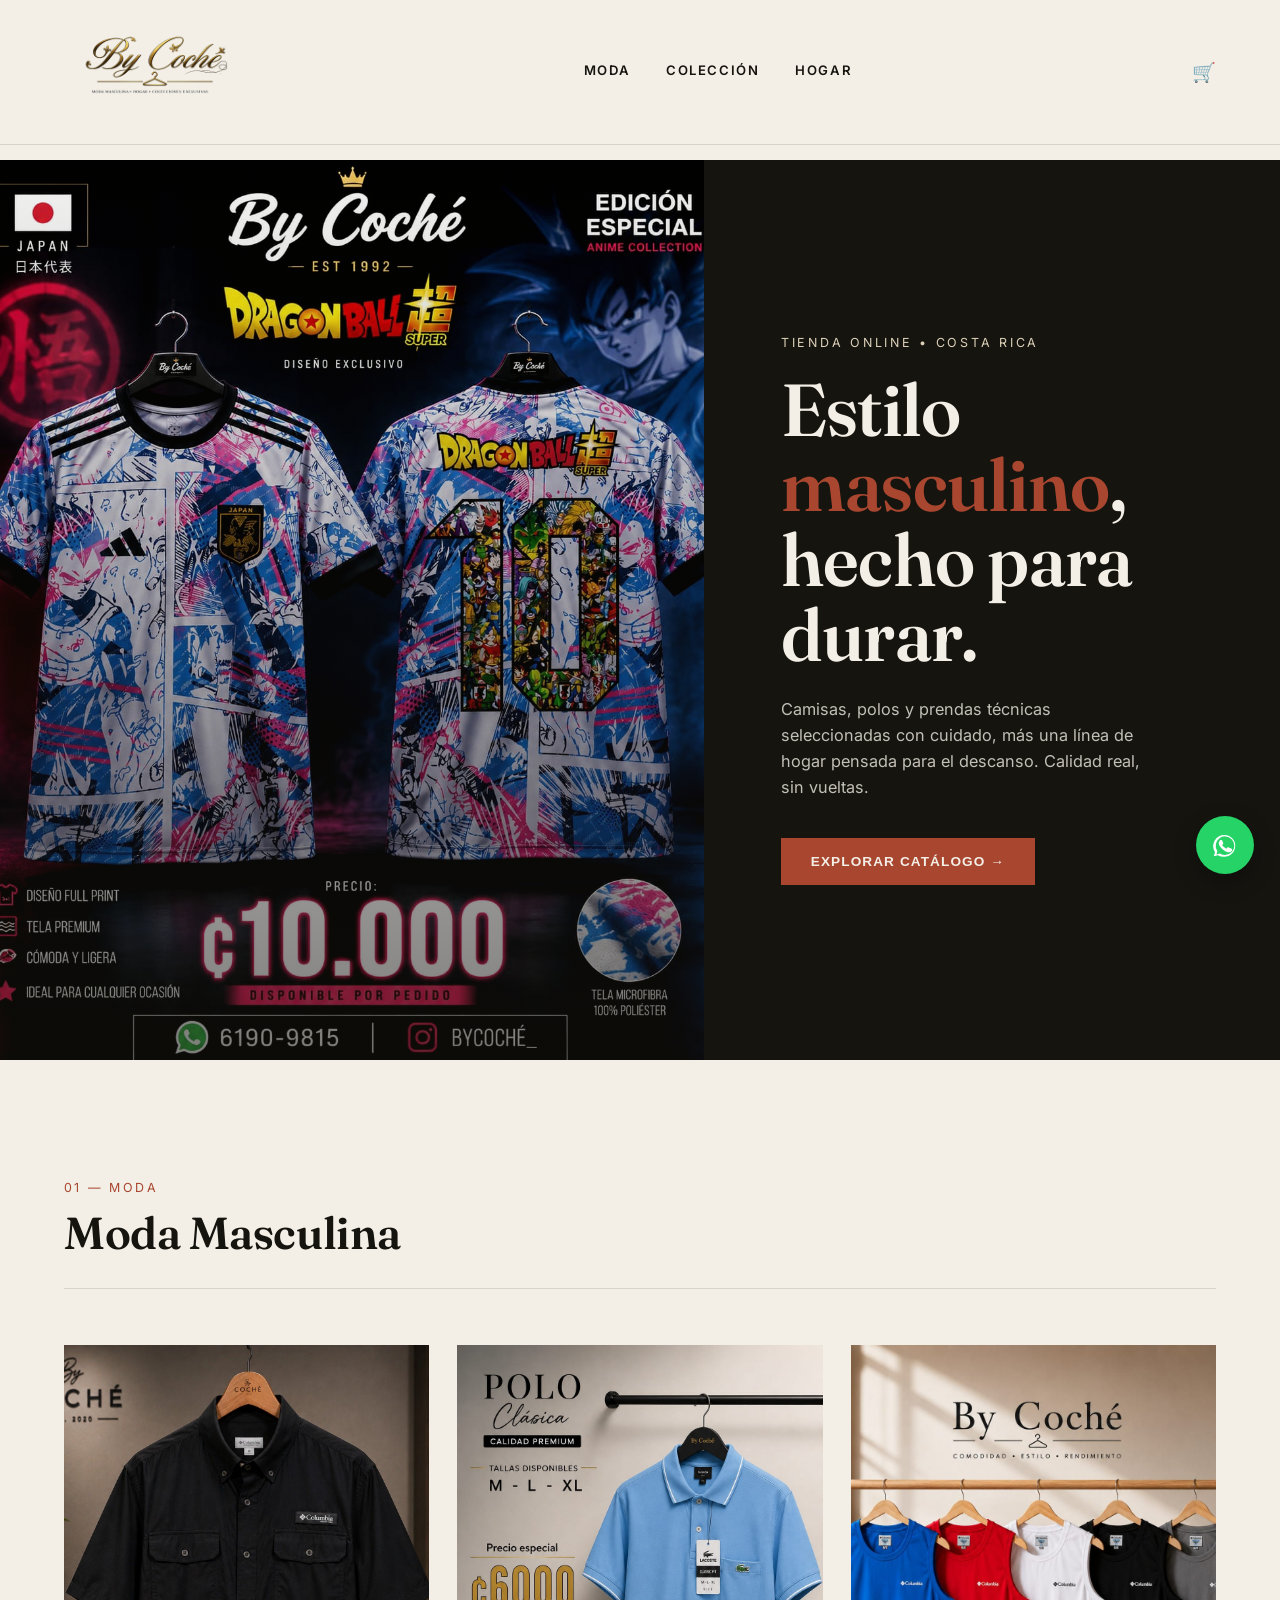
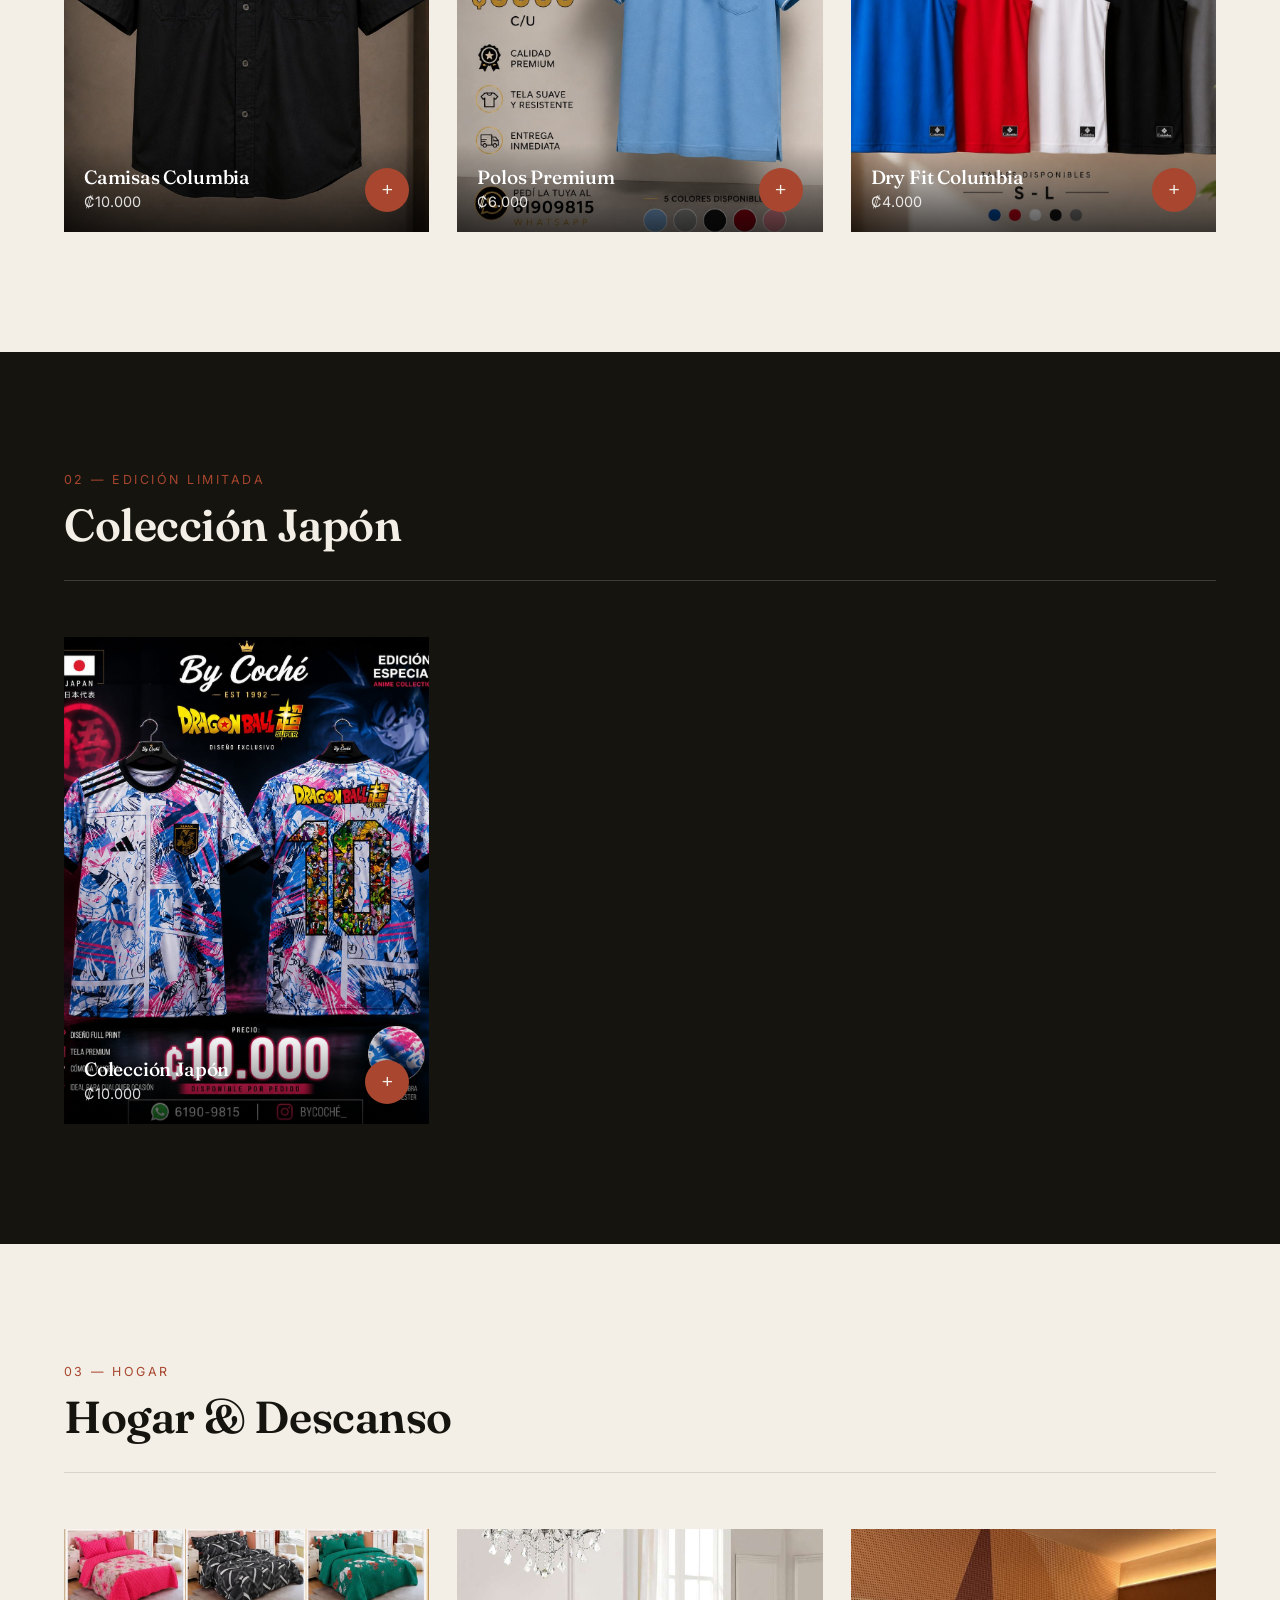
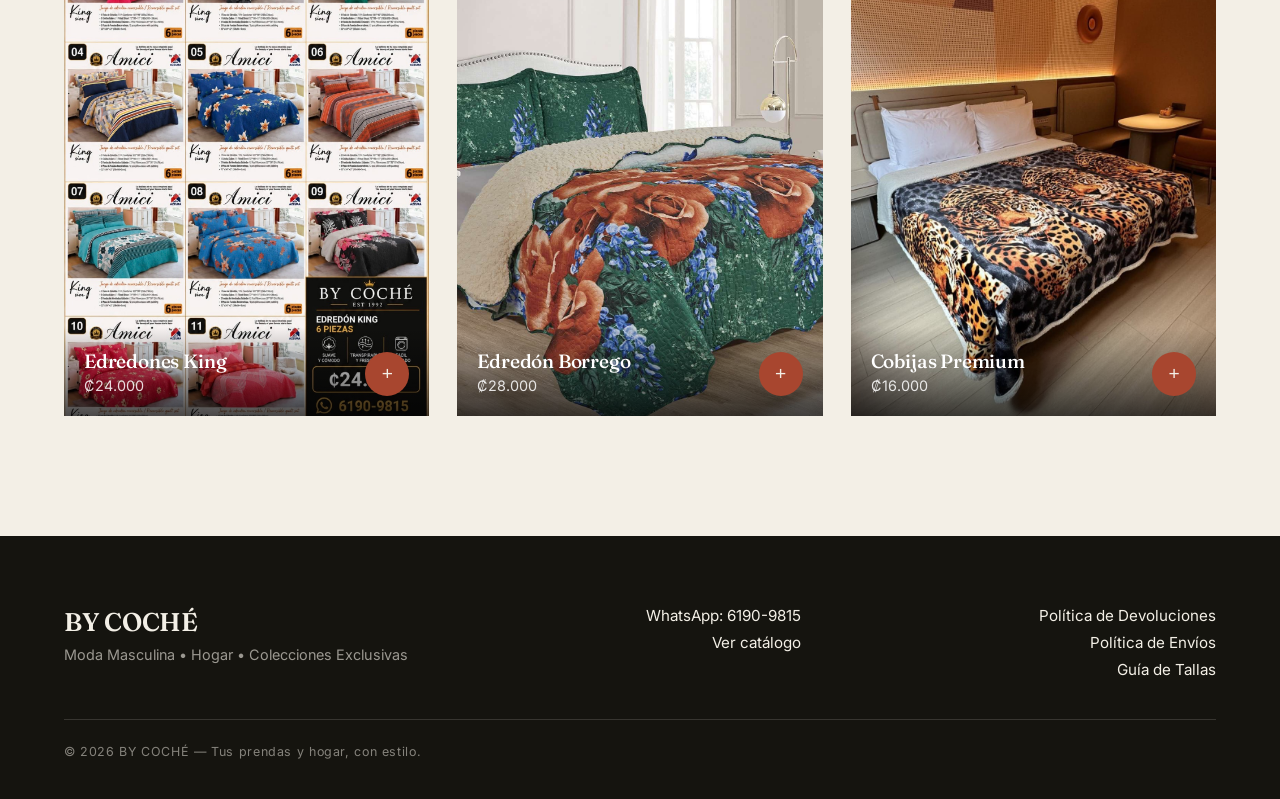
==== commit ac867275: "Add promotional banner and policy modals" ====
--- a/index.html
+++ b/index.html
@@ -531,6 +531,11 @@
 </head>
 <body>
 
+<div id="promo-banner" style="display:none; text-align:center; padding:12px 20px; font-size:14px; font-weight:600; position:relative;">
+  <span id="promo-banner-text"></span>
+  <span onclick="cerrarBanner()" style="position:absolute; right:16px; top:50%; transform:translateY(-50%); cursor:pointer; font-size:16px; opacity:0.7;">✕</span>
+</div>
+
 <header class="navbar">
   <div class="logo"><img src="images/logo.PNG" alt="By Coché"></div>
   <nav>
@@ -768,9 +773,22 @@
       <a href="https://wa.me/50661909815">WhatsApp: 6190-9815</a>
       <a href="#moda">Ver catálogo</a>
     </div>
+    <div class="footer-contact">
+      <a href="javascript:void(0)" onclick="openPolicyModal('devoluciones')">Política de Devoluciones</a>
+      <a href="javascript:void(0)" onclick="openPolicyModal('envios')">Política de Envíos</a>
+      <a href="javascript:void(0)" onclick="openPolicyModal('tallas')">Guía de Tallas</a>
+    </div>
   </div>
   <div class="footer-bottom">© 2026 BY COCHÉ — Tus prendas y hogar, con estilo.</div>
 </footer>
+
+<!-- MODAL DE POLÍTICAS -->
+<div class="modal" id="policy-modal">
+  <div class="modal-content" style="max-width:520px; text-align:left; max-height:80vh; overflow-y:auto;">
+    <button class="modal-close" onclick="closePolicyModal()">×</button>
+    <div id="policy-modal-body" style="line-height:1.7; font-size:14px;"></div>
+  </div>
+</div>
 
 <script>
   let cart = [];
@@ -1009,10 +1027,13 @@
 
   function closeSimple(){
     document.getElementById('simple-modal').classList.remove('active');
-    
+
     // Preparar mensaje de WhatsApp
     if(window.currentOrder){
       const order = window.currentOrder;
+
+      // Guardar el pedido en Firebase de inmediato (no depende de EmailJS)
+      guardarPedidoEnFirebase(order);
       
       const itemsMsg = order.items
         .map(i => `${i.name} x${i.qty} = ₡${(i.price * i.qty).toLocaleString('es-CR')}`)
@@ -1039,7 +1060,6 @@
     updateCart();
   }
 
-<script>
   function sendOrder(order){
     const itemsText = order.items.map(i => `${i.name} x${i.qty} = ₡${(i.price * i.qty).toLocaleString('es-CR')}`).join('\n');
     
@@ -1062,9 +1082,35 @@
     }
   }
 
+  function guardarPedidoEnFirebase(order){
+    fetch(PEDIDOS_API_URL, {
+      method: 'POST',
+      headers: { 'Content-Type': 'application/json' },
+      body: JSON.stringify({
+        cliente: order.name,
+        telefono: order.phone,
+        email: order.email,
+        direccion: order.address,
+        items: order.items.map(i => ({ nombre: i.name, cantidad: i.qty, precio: i.price })),
+        subtotal: order.subtotal,
+        envio: 8000,
+        total: order.finalTotal,
+        metodoPago: 'SINPE Móvil',
+        estado: 'pending'
+      })
+    }).then(res => {
+      if(!res.ok) throw new Error('Respuesta no válida del servidor');
+      console.log('✅ Pedido guardado en Firebase');
+    }).catch(err => {
+      console.error('❌ No se pudo guardar el pedido en Firebase:', err);
+    });
+  }
+
   // ============ CONEXIÓN CON BACKEND (Firebase vía bycoches-api) ============
   // 👉 Si el backend cambia de dominio/puerto, actualiza esta línea:
-  const API_URL = "https://older-mold-ones-vhs.trycloudflare.com/api/products";
+  const API_URL = "https://legislative-erik-paintball-certificate.trycloudflare.com/api/products";
+  const PEDIDOS_API_URL = "https://legislative-erik-paintball-certificate.trycloudflare.com/api/pedidos";
+  const BANNER_API_URL = "https://legislative-erik-paintball-certificate.trycloudflare.com/api/banner";
 
   function formatPriceCRC(n){
     return '₡' + Number(n || 0).toLocaleString('es-CR');
@@ -1116,6 +1162,84 @@
   }
 
   loadProductsFromAPI();
+
+  // ============ BANNER (promociones / temporada) ============
+  async function cargarBanner(){
+    try{
+      const res = await fetch(BANNER_API_URL);
+      const data = await res.json();
+      if(data.activo && !sessionStorage.getItem('bannerCerrado')){
+        const banner = document.getElementById('promo-banner');
+        const text = document.getElementById('promo-banner-text');
+        text.textContent = (data.titulo ? data.titulo + ' — ' : '') + (data.subtitulo || '');
+        banner.style.background = data.colorFondo || '#C97B5F';
+        banner.style.color = data.colorTexto || '#ffffff';
+        banner.style.display = 'block';
+      }
+    }catch(err){
+      console.error('No se pudo cargar el banner:', err);
+    }
+  }
+
+  function cerrarBanner(){
+    document.getElementById('promo-banner').style.display = 'none';
+    sessionStorage.setItem('bannerCerrado', '1');
+  }
+
+  cargarBanner();
+
+  // ============ MODALES DE POLÍTICAS ============
+  const policyContent = {
+    devoluciones: `
+      <h2 style="margin-top:0;">Política de Devoluciones</h2>
+      <p>En BY COCHÉ queremos que estés totalmente satisfecho con tu compra.</p>
+      <ul>
+        <li>Tienes <strong>7 días</strong> después de recibir tu pedido para solicitar un cambio de talla o devolución.</li>
+        <li>La prenda debe estar <strong>sin uso</strong>, con sus etiquetas originales.</li>
+        <li>Si la talla no era la correcta, te ayudamos a cambiarla por la talla adecuada sin costo adicional (el cliente cubre el envío de regreso).</li>
+        <li>Para iniciar una devolución, escríbenos por WhatsApp al <a href="https://wa.me/50661909815">6190-9815</a> con tu número de pedido y motivo.</li>
+        <li>Los reembolsos (cuando aplican) se procesan vía SINPE Móvil en un plazo de 3-5 días hábiles tras recibir la prenda devuelta.</li>
+      </ul>
+    `,
+    envios: `
+      <h2 style="margin-top:0;">Política de Envíos</h2>
+      <ul>
+        <li><strong>Tiempo de entrega:</strong> 2 a 5 días hábiles dentro del Valle Central; 3 a 7 días hábiles para el resto del país.</li>
+        <li><strong>Costo de envío:</strong> ₡8.000 fijo a nivel nacional.</li>
+        <li>Una vez despachado tu pedido, te compartimos el número de guía para que puedas darle seguimiento.</li>
+        <li>Los pedidos se procesan de lunes a viernes. Compras realizadas en fin de semana se despachan el siguiente día hábil.</li>
+        <li>¿Dudas sobre tu envío? Escríbenos por WhatsApp al <a href="https://wa.me/50661909815">6190-9815</a>.</li>
+      </ul>
+    `,
+    tallas: `
+      <h2 style="margin-top:0;">Guía de Tallas</h2>
+      <p><strong>Camisas, polos y prendas casuales/deportivas</strong></p>
+      <table style="width:100%; border-collapse:collapse; margin-bottom:16px;">
+        <tr style="border-bottom:1px solid #ddd;"><th style="text-align:left; padding:6px 0;">Talla</th><th style="text-align:left;">Pecho (cm)</th><th style="text-align:left;">Largo (cm)</th></tr>
+        <tr style="border-bottom:1px solid #eee;"><td style="padding:6px 0;">S</td><td>88-92</td><td>68</td></tr>
+        <tr style="border-bottom:1px solid #eee;"><td style="padding:6px 0;">M</td><td>96-100</td><td>70</td></tr>
+        <tr style="border-bottom:1px solid #eee;"><td style="padding:6px 0;">L</td><td>104-108</td><td>72</td></tr>
+        <tr style="border-bottom:1px solid #eee;"><td style="padding:6px 0;">XL</td><td>112-116</td><td>74</td></tr>
+      </table>
+      <p><strong>Ropa de cama</strong></p>
+      <table style="width:100%; border-collapse:collapse;">
+        <tr style="border-bottom:1px solid #ddd;"><th style="text-align:left; padding:6px 0;">Tipo</th><th style="text-align:left;">Medida</th></tr>
+        <tr style="border-bottom:1px solid #eee;"><td style="padding:6px 0;">Individual</td><td>105 x 190 cm</td></tr>
+        <tr style="border-bottom:1px solid #eee;"><td style="padding:6px 0;">Matrimonial</td><td>150 x 190 cm</td></tr>
+        <tr style="border-bottom:1px solid #eee;"><td style="padding:6px 0;">Queen</td><td>160 x 200 cm</td></tr>
+        <tr style="border-bottom:1px solid #eee;"><td style="padding:6px 0;">King</td><td>200 x 200 cm</td></tr>
+      </table>
+      <p style="margin-top:14px; font-size:12.5px; opacity:0.7;">¿No estás seguro de tu talla? Escríbenos por WhatsApp y te ayudamos a elegir.</p>
+    `
+  };
+
+  function openPolicyModal(key){
+    document.getElementById('policy-modal-body').innerHTML = policyContent[key] || '';
+    document.getElementById('policy-modal').classList.add('active');
+  }
+  function closePolicyModal(){
+    document.getElementById('policy-modal').classList.remove('active');
+  }
 </script>
 
 </body>
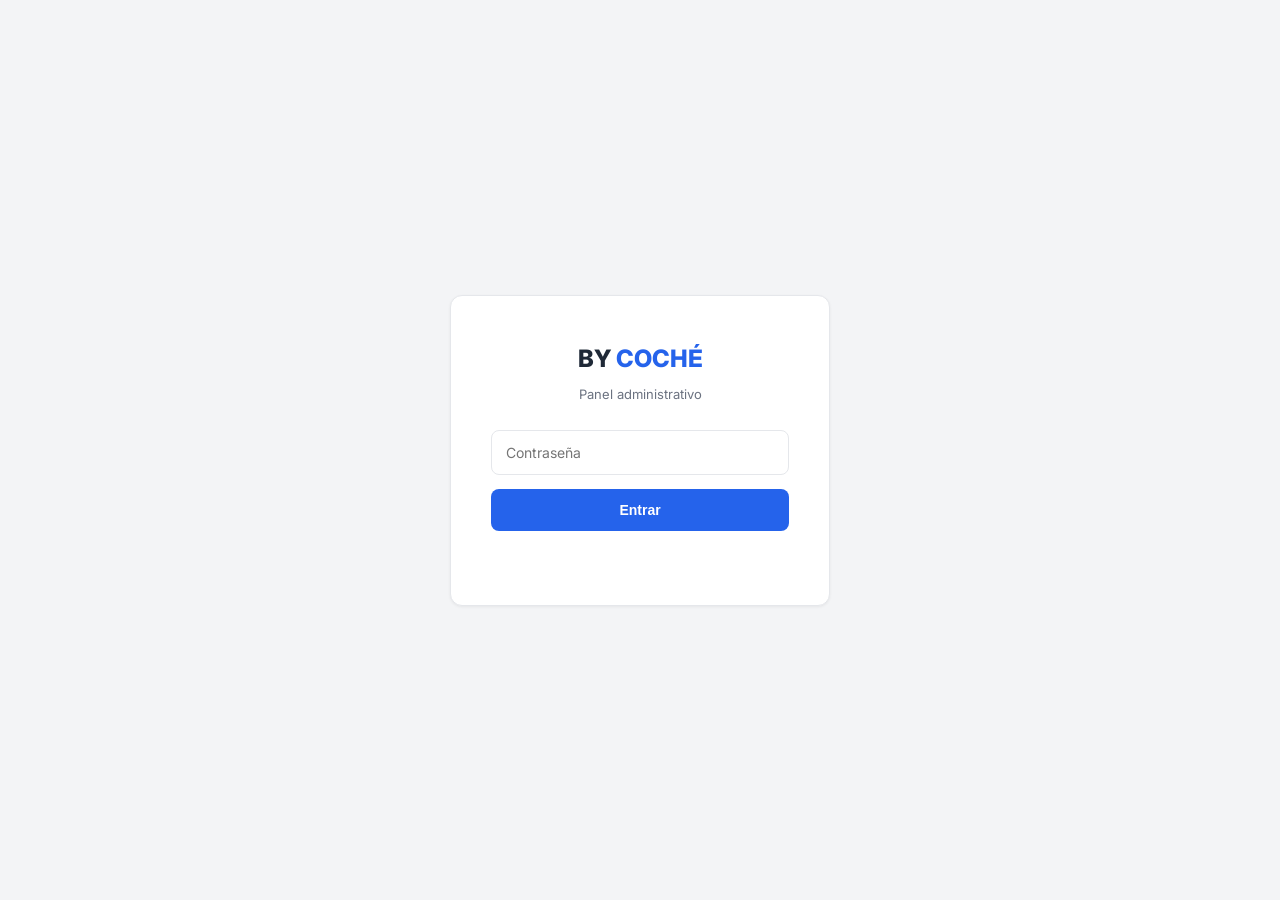
==== commit 50a43638: "Update print statement from 'Hello' to 'Goodbye'" ====
--- a/index.html
+++ b/index.html
@@ -3,1242 +3,780 @@
 <head>
 <meta charset="UTF-8">
 <meta name="viewport" content="width=device-width, initial-scale=1.0">
-<title>BY COCHÉ | Tienda Online</title>
-<link rel="manifest" href="manifest.json">
-<link rel="preconnect" href="https://fonts.googleapis.com">
-<link rel="preconnect" href="https://fonts.gstatic.com" crossorigin>
-<link href="https://fonts.googleapis.com/css2?family=Fraunces:opsz,wght@9..144,400;9..144,500;9..144,600&family=Inter:wght@400;500;600;700&display=swap" rel="stylesheet">
-<script src="https://cdnjs.cloudflare.com/ajax/libs/html2pdf.js/0.10.1/html2pdf.bundle.min.js"></script>
+<title>BY COCHÉ — Panel Admin</title>
+<link href="https://fonts.googleapis.com/css2?family=Inter:wght@400;500;600;700;800&display=swap" rel="stylesheet">
 <style>
   :root{
-    --ink:#15140f;
-    --cream:#f3efe6;
-    --sand:#dcd0b8;
-    --rust:#a8462f;
-    --rust-dark:#7e3220;
-    --line: rgba(21,20,15,0.12);
-  }
-
-  *{margin:0;padding:0;box-sizing:border-box;}
-  html{scroll-behavior:smooth;}
-  body{
-    background:var(--cream);
-    color:var(--ink);
-    font-family:'Inter', sans-serif;
-    -webkit-font-smoothing:antialiased;
-    padding-top:160px;
-  }
-
-  h1,h2,h3{font-family:'Fraunces', serif; font-weight:600; letter-spacing:-0.01em;}
-  a{color:inherit; text-decoration:none;}
-  img{display:block; width:100%; height:100%; object-fit:cover;}
-
-  /* NAVBAR */
-  .navbar{
-    position:fixed; top:0; left:0; right:0; z-index:100;
-    display:flex; align-items:center; justify-content:space-between;
-    padding:12px 5vw;
-    background:rgba(243,239,230,0.85);
-    backdrop-filter:blur(10px);
-    border-bottom:1px solid var(--line);
-  }
-
-  .logo img{height:120px; width:auto; object-fit:contain;}
-
-  nav{display:flex; gap:36px;}
-  nav a{
-    font-size:0.82rem;
-    text-transform:uppercase;
-    letter-spacing:0.12em;
-    font-weight:600;
-    position:relative;
-    padding-bottom:4px;
-  }
-  nav a::after{
-    content:'';
-    position:absolute; left:0; bottom:0;
-    width:0; height:1px; background:var(--rust);
-    transition:width 0.3s ease;
-  }
-  nav a:hover::after{width:100%;}
-
-  .cart-icon{
-    position:relative;
-    cursor:pointer;
-    font-size:1.2rem;
-  }
-  .cart-badge{
-    position:absolute; top:-8px; right:-8px;
-    background:var(--rust);
-    color:var(--cream);
-    width:20px; height:20px;
-    border-radius:50%;
-    display:flex; align-items:center; justify-content:center;
-    font-size:0.7rem;
-    font-weight:bold;
-  }
-
-  /* HERO */
-  .hero{
-    position:relative;
-    height:100vh;
-    min-height:560px;
-    display:grid;
-    grid-template-columns: 1.1fr 0.9fr;
-    overflow:hidden;
-  }
-
-  .hero-image{position:relative; overflow:hidden;}
-  .hero-image img{filter:saturate(0.92) contrast(1.05);}
-  .hero-image::after{
-    content:'';
-    position:absolute; inset:0;
-    background:linear-gradient(180deg, rgba(21,20,15,0.05), rgba(21,20,15,0.55));
-  }
-
-  .hero-copy{
-    display:flex; flex-direction:column; justify-content:center;
-    padding:0 6vw;
-    background:var(--ink);
-    color:var(--cream);
-    position:relative;
-  }
-
-  .hero-eyebrow{
-    font-size:0.78rem;
-    letter-spacing:0.22em;
-    text-transform:uppercase;
-    color:var(--sand);
-    margin-bottom:22px;
-  }
-
-  .hero-copy h1{
-    font-size:clamp(2.6rem, 6vw, 4.6rem);
-    line-height:1.02;
-    margin-bottom:24px;
-  }
-  .hero-copy h1 em{color:var(--rust); font-style:normal;}
-
-  .hero-copy p{
-    max-width:380px;
-    font-size:1.02rem;
-    line-height:1.6;
-    color:rgba(243,239,230,0.78);
-    margin-bottom:38px;
-  }
-
-  .btn{
-    display:inline-flex; align-items:center; gap:10px;
-    background:var(--rust);
-    color:var(--cream);
-    padding:16px 30px;
-    font-size:0.85rem;
-    letter-spacing:0.08em;
-    text-transform:uppercase;
-    font-weight:600;
-    width:fit-content;
-    transition:background 0.25s ease, transform 0.25s ease;
-    border:none; cursor:pointer;
-  }
-  .btn:hover{background:var(--rust-dark); transform:translateY(-2px);}
-
-  /* CATALOGO */
-  .section{
-    padding:120px 5vw;
-    max-width:1400px;
-    margin:0 auto;
-  }
-
-  .section.dark{
-    background:var(--ink);
-    color:var(--cream);
-    max-width:100%;
-  }
-  .section.dark > *{max-width:1400px; margin-left:auto; margin-right:auto;}
-
-  .section-head{
-    display:flex;
-    justify-content:space-between;
-    align-items:flex-end;
-    margin-bottom:56px;
-    border-bottom:1px solid var(--line);
-    padding-bottom:28px;
-    gap:24px;
-    flex-wrap:wrap;
-  }
-
-  .section.dark .section-head{border-bottom-color:rgba(243,239,230,0.18);}
-
-  .eyebrow{
-    font-size:0.78rem;
-    letter-spacing:0.2em;
-    text-transform:uppercase;
-    color:var(--rust);
-    margin-bottom:10px;
-    display:block;
-  }
-
-  .section-head h2{font-size:clamp(2rem, 4vw, 2.8rem);}
-
-  .section-head p{
-    max-width:320px;
-    font-size:0.95rem;
-    line-height:1.55;
-    opacity:0.72;
-  }
-
-  .cards{
-    display:grid;
-    grid-template-columns:repeat(3, 1fr);
-    gap:28px;
-  }
-
-  .card{
-    position:relative;
-    aspect-ratio:3/4;
-    overflow:hidden;
-    background:var(--sand);
-    cursor:zoom-in;
-  }
-
-  .card img{transition:transform 0.6s cubic-bezier(.2,.8,.2,1);}
-  .card:hover img{transform:scale(1.06);}
-
-  .card .tag{
-    position:absolute; inset:auto 0 0 0;
-    padding:22px 20px;
-    background:linear-gradient(180deg, transparent, rgba(0,0,0,0.7));
-  }
-
-  .card h3{color:#fff; font-size:1.2rem; font-weight:500;}
-  .card p{color:#fff; font-size:0.9rem; opacity:0.85; margin-top:4px;}
-
-  .card-add{
-    position:absolute; bottom:20px; right:20px;
-    background:var(--rust);
-    color:var(--cream);
-    border:none;
-    width:44px; height:44px;
-    border-radius:50%;
-    cursor:pointer;
-    font-size:1.2rem;
-    display:flex; align-items:center; justify-content:center;
-    transition:background 0.25s ease, transform 0.25s ease;
-  }
-  .card-add:hover{background:var(--rust-dark); transform:scale(1.1);}
-
-  /* LIGHTBOX */
-  .lightbox{
-    position:fixed; inset:0; z-index:1000;
-    background:rgba(21,20,15,0.92);
-    display:flex; align-items:center; justify-content:center;
-    padding:5vw;
-    opacity:0; visibility:hidden;
-    transition:opacity 0.3s ease;
-  }
-  .lightbox.active{opacity:1; visibility:visible;}
-
-  .lightbox img{
-    width:auto; height:auto;
-    max-width:90vw; max-height:85vh;
-    object-fit:contain;
-    box-shadow:0 30px 60px rgba(0,0,0,0.4);
-  }
-
-  .lightbox-close{
-    position:absolute; top:24px; right:5vw;
-    background:none; border:none;
-    color:var(--cream);
-    font-size:2rem;
-    line-height:1;
-    cursor:pointer;
-    font-family:'Inter', sans-serif;
-  }
-  .lightbox-close:hover{color:var(--rust);}
-
-  /* MODAL CARRITO */
-  .modal{
-    position:fixed; inset:0; z-index:2000;
-    background:rgba(0,0,0,0.5);
-    display:flex; align-items:center; justify-content:center;
-    padding:5vw;
-    opacity:0; visibility:hidden;
-    transition:opacity 0.3s ease;
-  }
-  .modal.active{opacity:1; visibility:visible;}
-
-  .modal-content{
-    background:var(--cream);
-    border-radius:8px;
-    max-width:600px;
-    width:100%;
-    max-height:90vh;
-    overflow-y:auto;
-    padding:40px;
-    position:relative;
-  }
-
-  .modal-close{
-    position:absolute; top:20px; right:20px;
-    background:none; border:none;
-    font-size:1.8rem;
-    cursor:pointer;
-    color:var(--ink);
-  }
-
-  .modal-head{
-    display:flex;
-    align-items:center;
-    justify-content:space-between;
-    margin-bottom:30px;
-    border-bottom:1px solid var(--line);
-    padding-bottom:20px;
-  }
-
-  .cart-item{
-    display:grid;
-    grid-template-columns:1fr auto;
-    gap:20px;
-    padding:20px 0;
-    border-bottom:1px solid var(--line);
-    align-items:start;
-  }
-
-  .cart-item-info h4{margin-bottom:6px;}
-  .cart-item-info p{font-size:0.9rem; opacity:0.7; margin-bottom:8px;}
-
-  .cart-item-qty{
-    display:flex;
-    align-items:center;
-    gap:10px;
-  }
-
-  .qty-btn{
-    background:var(--sand);
-    border:none;
-    width:28px; height:28px;
-    cursor:pointer;
-    font-weight:bold;
-    border-radius:3px;
-  }
-
-  .cart-item-remove{
-    background:none; border:none;
-    color:var(--rust);
-    cursor:pointer;
-    font-size:0.9rem;
-    text-decoration:underline;
-  }
-
-  .cart-summary{
-    margin-top:30px;
-    padding:20px 0;
-    border-top:2px solid var(--line);
-    font-size:0.95rem;
-  }
-
-  .summary-row{
-    display:flex;
-    justify-content:space-between;
-    margin-bottom:12px;
-  }
-
-  .summary-row.total{
-    font-size:1.3rem;
-    font-weight:bold;
-    color:var(--rust);
-    margin-top:20px;
-  }
-
-  .cart-empty{
-    text-align:center;
-    padding:40px 20px;
-    color:#999;
-  }
-
-  .checkout-btn{
-    width:100%;
-    margin-top:30px;
-    padding:16px;
-    font-size:0.95rem;
-  }
-
-  /* BOTONES TALLA Y COLOR */
-  .size-btn, .color-btn{
-    background:var(--sand);
-    border:2px solid var(--line);
-    padding:10px 16px;
-    border-radius:4px;
-    cursor:pointer;
-    font-weight:500;
-    font-size:0.9rem;
-    transition:all 0.25s ease;
-  }
-
-  .size-btn:hover, .color-btn:hover{
-    border-color:var(--rust);
-  }
-
-  .size-btn.active, .color-btn.active{
-    background:var(--rust);
-    color:var(--cream);
-    border-color:var(--rust);
-  }
-
-  .color-btn{
-    display:flex;
-    align-items:center;
-    justify-content:center;
-    gap:6px;
-    padding:10px;
-  }
-
-  .color-dot{
-    width:16px;
-    height:16px;
-    border-radius:50%;
-    border:2px solid rgba(0,0,0,0.2);
-  }
-
-  /* MODAL SIMPLE MOVIL */
-  .simple-modal{
-    background:var(--cream);
-    border-radius:8px;
-    max-width:500px;
-    width:100%;
-    padding:40px;
-    text-align:center;
-  }
-
-  .simple-code{
-    background:var(--ink);
-    color:var(--rust);
-    font-size:2rem;
-    padding:30px;
-    border-radius:8px;
-    margin:30px 0;
-    font-weight:bold;
-    font-family:monospace;
-    letter-spacing:2px;
-  }
-
-  .simple-instructions{
-    text-align:left;
-    background:var(--sand);
-    padding:20px;
-    border-radius:6px;
-    font-size:0.9rem;
-    line-height:1.6;
-    margin:20px 0;
-  }
-
-  .simple-instructions ol{margin-left:20px;}
-  .simple-instructions li{margin-bottom:8px;}
-
-  /* FORMULARIO */
-  .form-group{
-    margin-bottom:20px;
-  }
-
-  label{
-    display:block;
-    font-weight:500;
-    margin-bottom:6px;
-    font-size:0.9rem;
-  }
-
-  input, select{
-    width:100%;
-    padding:10px 14px;
-    border:1px solid var(--line);
-    border-radius:4px;
-    font-family:inherit;
-    font-size:0.95rem;
-  }
-
-  input:focus, select:focus{
-    outline:none;
-    border-color:var(--rust);
-    box-shadow:0 0 0 2px rgba(168,70,47,0.1);
-  }
-
-  /* WHATSAPP FLOTANTE */
-  .whatsapp-float{
-    position:fixed;
-    bottom:26px; right:26px;
-    z-index:900;
-    width:58px; height:58px;
-    border-radius:50%;
-    background:#25D366;
-    display:flex; align-items:center; justify-content:center;
-    box-shadow:0 8px 22px rgba(0,0,0,0.28);
-    transition:transform 0.25s ease, box-shadow 0.25s ease;
-  }
-  .whatsapp-float:hover{
-    transform:scale(1.08);
-    box-shadow:0 10px 26px rgba(0,0,0,0.35);
-  }
-  .whatsapp-float svg{width:30px; height:30px;}
-
-  /* FOOTER */
-  footer{
-    background:var(--ink);
-    color:var(--cream);
-    padding:70px 5vw 40px;
-  }
-
-  .footer-grid{
-    max-width:1400px;
-    margin:0 auto;
-    display:flex;
-    justify-content:space-between;
-    align-items:flex-start;
-    flex-wrap:wrap;
-    gap:36px;
-    border-bottom:1px solid rgba(243,239,230,0.15);
-    padding-bottom:40px;
-  }
-
-  footer h3{font-size:1.6rem;}
-  footer .tagline{opacity:0.6; font-size:0.9rem; margin-top:8px;}
-
-  .footer-contact{display:flex; flex-direction:column; gap:8px; align-items:flex-end; text-align:right;}
-  .footer-contact a{font-size:0.95rem;}
-  .footer-contact a:hover{color:var(--rust);}
-
-  .footer-bottom{
-    max-width:1400px;
-    margin:0 auto;
-    padding-top:24px;
-    font-size:0.78rem;
-    opacity:0.5;
-    letter-spacing:0.05em;
-  }
-
-  /* RESPONSIVE */
-  @media (max-width: 900px){
-    .hero{grid-template-columns:1fr; height:auto;}
-    .hero-image{height:46vh;}
-    .cards{grid-template-columns:repeat(2, 1fr);}
-    nav{display:none;}
-  }
-
-  @media (max-width: 560px){
-    .cards{grid-template-columns:1fr;}
-    .modal-content{padding:30px 20px;}
+    --ink:#1F2937;
+    --gray:#6B7280;
+    --bg:#F3F4F6;
+    --line:#E5E7EB;
+    --blue:#2563EB;
+    --green:#16A34A;
+    --purple:#7C3AED;
+    --red:#DC2626;
+    --yellow:#D97706;
+  }
+  *{box-sizing:border-box;}
+  body{ margin:0; background:var(--bg); color:var(--ink); font-family:'Inter',sans-serif; }
+  a{color:inherit;}
+
+  #login-screen{ min-height:100vh; display:flex; align-items:center; justify-content:center; padding:20px; background:var(--bg); }
+  .login-box{ background:#fff; border:1px solid var(--line); border-radius:12px; padding:48px 40px; width:100%; max-width:380px; text-align:center; box-shadow:0 1px 3px rgba(0,0,0,0.06);}
+  .login-box .logo{font-size:24px; font-weight:800; margin-bottom:6px;}
+  .login-box .logo span{color:var(--blue);}
+  .login-box p{font-size:13px; color:var(--gray); margin-bottom:28px;}
+  .login-box input{ width:100%; padding:13px 14px; border:1px solid var(--line); border-radius:8px; font-size:14px; margin-bottom:14px; font-family:'Inter',sans-serif; }
+  .login-box button{ width:100%; padding:13px; background:var(--blue); color:#fff; border:none; border-radius:8px; font-size:14px; font-weight:600; cursor:pointer; transition:background .2s; }
+  .login-box button:hover{background:#1D4ED8;}
+  .login-error{color:var(--red); font-size:12px; margin-top:10px; min-height:16px;}
+
+  #admin-app{display:none;}
+  .layout{display:flex; min-height:100vh;}
+
+  .sidebar{ width:260px; background:#fff; border-right:1px solid var(--line); display:flex; flex-direction:column; padding:24px 0; flex-shrink:0; }
+  .sidebar .brand{ display:flex; align-items:center; gap:10px; padding:0 22px 22px; border-bottom:1px solid var(--line); margin-bottom:18px; }
+  .brand-icon{ width:38px;height:38px;border-radius:10px; background:linear-gradient(135deg, var(--blue), var(--purple)); display:flex;align-items:center;justify-content:center; color:#fff; font-size:18px; }
+  .brand-text .name{font-size:17px; font-weight:800; line-height:1.1;}
+  .brand-text .name span{color:var(--blue);}
+  .brand-text .sub{font-size:11px; color:var(--gray);}
+
+  .user-card{ margin:0 16px 20px; padding:14px; background:var(--bg); border-radius:10px; font-size:13px; }
+  .user-card .role{font-weight:700;}
+  .user-card .sub-role{font-size:11px; color:var(--gray);}
+  .status-dot{display:inline-flex; align-items:center; gap:6px; font-size:11px; color:var(--green); margin-top:6px; font-weight:600;}
+  .status-dot::before{content:""; width:7px;height:7px;border-radius:50%; background:var(--green);}
+
+  .nav-item{ display:flex; align-items:center; justify-content:space-between; padding:12px 22px; font-size:14px; cursor:pointer; border-left:3px solid transparent; transition:.15s; color:var(--gray); font-weight:500; }
+  .nav-item:hover{background:var(--bg); color:var(--ink);}
+  .nav-item.active{ border-left-color:var(--blue); background:#EFF6FF; color:var(--blue); font-weight:700; }
+  .nav-badge{ background:var(--purple); color:#fff; font-size:11px; padding:1px 7px; border-radius:10px; }
+
+  .sidebar-footer{ margin-top:auto; padding:16px 22px; border-top:1px solid var(--line); font-size:12px; }
+  .sidebar-footer .row{display:flex; justify-content:space-between; margin-bottom:4px; color:var(--gray);}
+  .logout-link{ display:block; margin-top:12px; color:var(--red); cursor:pointer; font-weight:700; }
+
+  .main{flex:1; padding:32px 40px; overflow-x:auto;}
+  .main-header{ display:flex; justify-content:space-between; align-items:center; margin-bottom:28px; flex-wrap:wrap; gap:14px; }
+  .main-header h1{font-weight:800; font-size:26px; margin:0;}
+  .header-actions{display:flex; gap:10px; align-items:center;}
+  .pill{ display:flex; align-items:center; gap:6px; font-size:12px; color:var(--gray); }
+  .pill .dot{width:7px;height:7px;border-radius:50%; background:var(--green);}
+
+  .btn{ padding:10px 18px; font-size:13px; font-weight:600; border:1px solid var(--line); background:#fff; color:var(--ink); cursor:pointer; transition:.2s; border-radius:8px; }
+  .btn:hover{background:var(--bg);}
+  .btn-primary{background:var(--blue); color:#fff; border-color:var(--blue);}
+  .btn-primary:hover{background:#1D4ED8;}
+  .btn-green{background:var(--green); color:#fff; border-color:var(--green);}
+  .btn-green:hover{background:#15803D;}
+
+  .stats-grid{ display:grid; grid-template-columns:repeat(auto-fit, minmax(220px,1fr)); gap:18px; margin-bottom:28px; }
+  .stat-card{ background:#fff; border:1px solid var(--line); border-left:4px solid var(--green); border-radius:10px; padding:20px; box-shadow:0 1px 2px rgba(0,0,0,0.03); }
+  .stat-card.accent-blue{border-left-color:var(--blue);}
+  .stat-card.accent-purple{border-left-color:var(--purple);}
+  .stat-card.accent-red{border-left-color:var(--red);}
+  .stat-card .top-row{display:flex; justify-content:space-between; align-items:flex-start;}
+  .stat-card .label{font-size:12px; color:var(--gray); margin-bottom:6px;}
+  .stat-card .value{font-size:24px; font-weight:800;}
+  .stat-card .note{font-size:11px; color:var(--gray); margin-top:4px;}
+  .stat-icon{font-size:20px;}
+
+  .section-card{ background:#fff; border:1px solid var(--line); border-radius:10px; padding:24px; margin-bottom:24px; box-shadow:0 1px 2px rgba(0,0,0,0.03); }
+  .section-card h2{font-weight:700; font-size:17px; margin:0 0 18px;}
+
+  table{width:100%; border-collapse:collapse;}
+  th, td{padding:13px 14px; text-align:left; font-size:13px; border-bottom:1px solid var(--line);}
+  th{text-transform:uppercase; letter-spacing:0.4px; font-size:10.5px; color:var(--gray);}
+  .thumb{width:38px; height:38px; object-fit:cover; border-radius:8px; background:var(--line);}
+  .cat-tag{font-size:10.5px; font-weight:600; padding:3px 9px; border-radius:6px; background:#EFF6FF; color:var(--blue);}
+  .stock-low{color:var(--red); font-weight:700;}
+  .mini-btn{ font-size:11.5px; font-weight:600; padding:6px 11px; border:1px solid var(--line); background:#fff; cursor:pointer; border-radius:6px; transition:.2s; }
+  .mini-btn:hover{background:var(--blue); color:#fff; border-color:var(--blue);}
+  .mini-btn.danger:hover{background:var(--red); border-color:var(--red);}
+  .empty-row td{text-align:center; color:var(--gray); padding:36px;}
+
+  .status-badge{ font-size:11px; font-weight:700; padding:4px 10px; border-radius:20px; text-transform:capitalize; }
+  .status-pending{background:#FEF3C7; color:#92400E;}
+  .status-completed{background:#DCFCE7; color:#166534;}
+  .status-shipped{background:#DBEAFE; color:#1E40AF;}
+  .status-cancelled{background:#FEE2E2; color:#991B1B;}
+
+  .field-grid{display:grid; grid-template-columns:1fr 1fr; gap:18px;}
+  .field label{display:block; font-size:11.5px; font-weight:600; color:var(--gray); margin-bottom:6px;}
+  .field input, .field select, .field textarea{ width:100%; padding:11px 12px; border:1px solid var(--line); font-size:14px; font-family:'Inter',sans-serif; border-radius:8px; }
+  .field textarea{resize:vertical; min-height:60px;}
+
+  .modal-overlay{ display:none; position:fixed; inset:0; background:rgba(17,24,39,0.5); align-items:center; justify-content:center; padding:20px; z-index:50; }
+  .modal-overlay.open{display:flex;}
+  .modal{background:#fff; width:100%; max-width:460px; padding:32px; border-radius:12px;}
+  .modal h2{font-weight:800; font-size:20px; margin:0 0 22px;}
+  .modal .field{margin-bottom:16px;}
+  .modal-actions{display:flex; gap:10px; margin-top:24px;}
+  .modal-actions .btn{flex:1; text-align:center;}
+  .modal-msg{font-size:12px; margin-top:10px; min-height:16px;}
+  .modal-msg.error{color:var(--red);}
+  .modal-msg.ok{color:var(--green);}
+
+  .panel{display:none;}
+  .panel.active{display:block;}
+
+  .info-banner{ background:#EFF6FF; border:1px solid #BFDBFE; border-radius:10px; padding:16px 18px; font-size:13px; line-height:1.5; color:#1E3A8A; }
+  .info-banner code{background:#fff; padding:2px 6px; border-radius:4px; font-size:12px;}
+
+  .order-items{font-size:12px; color:var(--gray);}
+  .order-customer{font-weight:600;}
+  .order-customer .sub{font-size:11.5px; color:var(--gray); font-weight:400;}
+
+  select.status-select{
+    font-size:11px; font-weight:700; padding:4px 8px; border-radius:6px; border:1px solid var(--line);
+  }
+
+  @media (max-width:900px){
+    .sidebar{display:none;}
+    .main{padding:20px;}
+    .field-grid{grid-template-columns:1fr;}
   }
 </style>
 </head>
 <body>
 
-<div id="promo-banner" style="display:none; text-align:center; padding:12px 20px; font-size:14px; font-weight:600; position:relative;">
-  <span id="promo-banner-text"></span>
-  <span onclick="cerrarBanner()" style="position:absolute; right:16px; top:50%; transform:translateY(-50%); cursor:pointer; font-size:16px; opacity:0.7;">✕</span>
-</div>
-
-<header class="navbar">
-  <div class="logo"><img src="images/logo.PNG" alt="By Coché"></div>
-  <nav>
-    <a href="#moda">Moda</a>
-    <a href="#anime">Colección</a>
-    <a href="#hogar">Hogar</a>
-  </nav>
-  <div class="cart-icon" onclick="openCart()">
-    🛒
-    <div class="cart-badge" id="cart-count" style="display:none;">0</div>
-  </div>
-</header>
-
-<section class="hero">
-  <div class="hero-image">
-    <img src="images/Seleccion De Japon.JPG" alt="Colección Japón">
-  </div>
-  <div class="hero-copy">
-    <span class="hero-eyebrow">Tienda online • Costa Rica</span>
-    <h1>Estilo <em>masculino</em>,<br>hecho para durar.</h1>
-    <p>Camisas, polos y prendas técnicas seleccionadas con cuidado, más una línea de hogar pensada para el descanso. Calidad real, sin vueltas.</p>
-    <button class="btn" onclick="openCart()">Explorar catálogo →</button>
-  </div>
-</section>
-
-<section id="moda" class="section">
-  <div class="section-head">
-    <div>
-      <span class="eyebrow">01 — Moda</span>
-      <h2>Moda Masculina</h2>
-    </div>
-  </div>
-  <div class="cards" id="cards-moda">
-    <div class="card" onclick="openLightbox(this)">
-      <img src="images/Camisas columbia.JPG" alt="Camisas Columbia">
-      <div class="tag">
-        <h3>Camisas Columbia</h3>
-        <p>₡10.000</p>
-      </div>
-      <button class="card-add" onclick="event.stopPropagation(); addToCart('Camisas Columbia', 10000, true)">+</button>
-    </div>
-    <div class="card" onclick="openLightbox(this)">
-      <img src="images/Camisa Tipo Polo.JPG" alt="Polos Premium">
-      <div class="tag">
-        <h3>Polos Premium</h3>
-        <p>₡6.000</p>
-      </div>
-      <button class="card-add" onclick="event.stopPropagation(); addToCart('Polos Premium', 6000, true)">+</button>
-    </div>
-    <div class="card" onclick="openLightbox(this)">
-      <img src="images/Camisetas Dry-Fit Columbia.JPG" alt="Dry Fit Columbia">
-      <div class="tag">
-        <h3>Dry Fit Columbia</h3>
-        <p>₡4.000</p>
-      </div>
-      <button class="card-add" onclick="event.stopPropagation(); addToCart('Dry Fit Columbia', 4000, true)">+</button>
-    </div>
-  </div>
-</section>
-
-<section id="anime" class="section dark">
-  <div class="section-head">
-    <div>
-      <span class="eyebrow">02 — Edición limitada</span>
-      <h2>Colección Japón</h2>
-    </div>
-  </div>
-  <div class="cards" id="cards-anime">
-    <div class="card" onclick="openLightbox(this)">
-      <img src="images/Seleccion De Japon.JPG" alt="Colección Japón">
-      <div class="tag">
-        <h3>Colección Japón</h3>
-        <p>₡10.000</p>
-      </div>
-      <button class="card-add" onclick="event.stopPropagation(); addToCart('Colección Japón', 10000, true)">+</button>
-    </div>
-  </div>
-</section>
-
-<section id="hogar" class="section">
-  <div class="section-head">
-    <div>
-      <span class="eyebrow">03 — Hogar</span>
-      <h2>Hogar & Descanso</h2>
-    </div>
-  </div>
-  <div class="cards" id="cards-hogar">
-    <div class="card" onclick="openLightbox(this)">
-      <img src="images/Edredones King.jpg" alt="Edredones King">
-      <div class="tag">
-        <h3>Edredones King</h3>
-        <p>₡24.000</p>
-      </div>
-      <button class="card-add" onclick="event.stopPropagation(); addToCart('Edredones King', 24000, false)">+</button>
-    </div>
-    <div class="card" onclick="openLightbox(this)">
-      <img src="images/Edredon Borrego.JPG" alt="Edredón Borrego">
-      <div class="tag">
-        <h3>Edredón Borrego</h3>
-        <p>₡28.000</p>
-      </div>
-      <button class="card-add" onclick="event.stopPropagation(); addToCart('Edredón Borrego', 28000, false)">+</button>
-    </div>
-    <div class="card" onclick="openLightbox(this)">
-      <img src="images/Cobija Borrego Algodon.JPG" alt="Cobijas Premium">
-      <div class="tag">
-        <h3>Cobijas Premium</h3>
-        <p>₡16.000</p>
-      </div>
-      <button class="card-add" onclick="event.stopPropagation(); addToCart('Cobijas Premium', 16000, false)">+</button>
-    </div>
-  </div>
-</section>
-
-<a href="https://wa.me/50661909815" class="whatsapp-float" target="_blank" aria-label="WhatsApp">
-  <svg viewBox="0 0 24 24" fill="white"><path d="M17.6 6.32A8.86 8.86 0 0 0 12.05 4 8.94 8.94 0 0 0 4 17.78L3 21l3.32-.87a8.93 8.93 0 0 0 4.73 1.36h.01a8.95 8.95 0 0 0 6.55-2.62 8.94 8.94 0 0 0-.01-12.55Zm-5.55 13.7h-.01a7.4 7.4 0 0 1-3.78-1.04l-.27-.16-2.81.74.75-2.74-.18-.28a7.42 7.42 0 0 1 11.55-9.2 7.36 7.36 0 0 1 2.17 5.25 7.43 7.43 0 0 1-7.42 7.43Zm4.07-5.56c-.22-.11-1.31-.65-1.52-.72-.2-.08-.35-.11-.5.11-.15.22-.57.72-.7.87-.13.15-.26.16-.48.05-.22-.11-.93-.34-1.77-1.09-.66-.58-1.1-1.31-1.23-1.53-.13-.22-.01-.34.1-.46.11-.11.25-.29.37-.43.11-.15.15-.25.23-.41.08-.16.04-.3-.03-.41-.08-.11-.60-1.45-.82-1.98-.22-.52-.44-.45-.60-.46-.15-.01-.33-.01-.50-.01-.18 0-.46.07-.70.32-.24.25-.93.91-.93 2.21 0 1.3.95 2.56 1.08 2.73.13.18 1.86 2.84 4.51 3.87 2.65 1.03 2.65.69 3.13.65.48-.04 1.56-.64 1.78-1.25.22-.62.22-1.15.15-1.26-.07-.11-.25-.18-.48-.29Z"/></svg>
-</a>
-
-<!-- LIGHTBOX -->
-<!-- MODAL SELECCIONAR TALLA Y COLOR -->
-<div class="modal" id="size-color-modal">
-  <div class="modal-content" style="max-width:450px;">
-    <button class="modal-close" onclick="closeSizeColor()">×</button>
-    <h2 style="margin-bottom:30px;" id="size-color-title">Selecciona opciones</h2>
-    
-    <div class="form-group">
-      <label id="size-label">Talla *</label>
-      <div id="size-options" style="display:grid; grid-template-columns:repeat(4,1fr); gap:10px;"></div>
-    </div>
-
-    <div class="form-group">
-      <label id="color-label">Color *</label>
-      <div id="color-options" style="display:grid; grid-template-columns:repeat(3,1fr); gap:10px;"></div>
-    </div>
-
-    <button class="btn" style="width:100%; margin-top:20px;" onclick="confirmSizeColor()">Agregar al carrito</button>
+<div id="login-screen">
+  <div class="login-box">
+    <div class="logo">BY <span>COCHÉ</span></div>
+    <p>Panel administrativo</p>
+    <input type="password" id="login-password" placeholder="Contraseña" autocomplete="off">
+    <button onclick="tryLogin()">Entrar</button>
+    <div class="login-error" id="login-error"></div>
   </div>
 </div>
 
-<div class="lightbox" id="lightbox">
-  <button class="lightbox-close" aria-label="Cerrar" onclick="closeLightbox()">×</button>
-  <img id="lightbox-img" src="" alt="">
-</div>
-
-<!-- MODAL CARRITO -->
-<div class="modal" id="cart-modal">
-  <div class="modal-content">
-    <button class="modal-close" onclick="closeCart()">×</button>
-    <div class="modal-head">
-      <h2>Tu Carrito</h2>
-    </div>
-    <div id="cart-items"></div>
-    <div id="cart-empty" class="cart-empty">El carrito está vacío</div>
-    <div id="cart-summary" class="cart-summary" style="display:none;">
-      <div class="summary-row">
-        <span>Subtotal:</span>
-        <span id="subtotal">₡0</span>
+<div id="admin-app">
+  <div class="layout">
+
+    <aside class="sidebar">
+      <div class="brand">
+        <div class="brand-icon">🛒</div>
+        <div class="brand-text">
+          <div class="name">BY <span>COCHÉ</span></div>
+          <div class="sub">Enterprise Admin</div>
+        </div>
       </div>
-      <div class="summary-row">
-        <span>Envío (todo el país):</span>
-        <span>₡8.000</span>
+
+      <div class="user-card">
+        <div class="role">Administrador Principal</div>
+        <div class="sub-role">Super Admin</div>
+        <div class="status-dot" id="status-dot">Conectado</div>
       </div>
-      <div class="summary-row total">
-        <span>Total:</span>
-        <span id="total">₡8.000</span>
+
+      <div class="nav-item active" data-panel="dashboard" onclick="switchPanel('dashboard')"><span>📊 Dashboard</span></div>
+      <div class="nav-item" data-panel="productos" onclick="switchPanel('productos')"><span>📦 Productos</span><span class="nav-badge" id="nav-product-count">0</span></div>
+      <div class="nav-item" data-panel="pedidos" onclick="switchPanel('pedidos')"><span>🛍️ Pedidos</span><span class="nav-badge" id="nav-pedidos-count">0</span></div>
+      <div class="nav-item" data-panel="banner" onclick="switchPanel('banner')"><span>📢 Banner</span></div>
+      <div class="nav-item" data-panel="configuracion" onclick="switchPanel('configuracion')"><span>⚙️ Configuración</span></div>
+
+      <div class="sidebar-footer">
+        <div class="row"><span>Última sync:</span><span id="last-sync">—</span></div>
+        <div class="row"><span>Estado:</span><span id="sync-state" style="color:var(--green); font-weight:600;">—</span></div>
+        <span class="logout-link" onclick="logout()">Cerrar sesión</span>
       </div>
-    </div>
-    <button class="btn checkout-btn" onclick="openCheckout()" id="checkout-btn" style="display:none;">Proceder al pago</button>
+    </aside>
+
+    <main class="main">
+
+      <!-- DASHBOARD -->
+      <div class="panel active" id="panel-dashboard">
+        <div class="main-header">
+          <h1>Dashboard Enterprise</h1>
+          <div class="header-actions">
+            <span class="pill"><span class="dot"></span> <span id="api-status-text">Conectado</span></span>
+            <button class="btn btn-primary" onclick="syncAll()">↻ Sincronizar</button>
+          </div>
+        </div>
+
+        <div class="stats-grid">
+          <div class="stat-card">
+            <div class="top-row"><div><div class="label">Ingresos Totales (pedidos)</div><div class="value" id="stat-revenue">₡0</div></div><span class="stat-icon">💰</span></div>
+            <div class="note">Suma de pedidos completados/pagados</div>
+          </div>
+          <div class="stat-card accent-blue">
+            <div class="top-row"><div><div class="label">Total Pedidos</div><div class="value" id="stat-total-orders">0</div></div><span class="stat-icon">🛒</span></div>
+            <div class="note">Desde Firebase</div>
+          </div>
+          <div class="stat-card accent-purple">
+            <div class="top-row"><div><div class="label">Total Productos</div><div class="value" id="stat-total-products">0</div></div><span class="stat-icon">📦</span></div>
+            <div class="note">Sincronizado</div>
+          </div>
+          <div class="stat-card accent-red">
+            <div class="top-row"><div><div class="label">Alertas Stock</div><div class="value" id="stat-low-stock">0</div></div><span class="stat-icon">⚠️</span></div>
+            <div class="note">Requieren atención</div>
+          </div>
+        </div>
+
+        <div class="section-card">
+          <h2>Pedidos Recientes</h2>
+          <table>
+            <thead><tr><th>Cliente</th><th>Total</th><th>Estado</th><th>Pago</th><th>Fecha</th></tr></thead>
+            <tbody id="dashboard-orders-rows"><tr class="empty-row"><td colspan="5">Cargando…</td></tr></tbody>
+          </table>
+        </div>
+
+        <div class="section-card">
+          <h2>Productos (inventario)</h2>
+          <table>
+            <thead><tr><th>Img</th><th>Nombre</th><th>Categoría</th><th>Precio</th><th>Stock</th></tr></thead>
+            <tbody id="dashboard-recent-rows"><tr class="empty-row"><td colspan="5">Cargando…</td></tr></tbody>
+          </table>
+        </div>
+
+        <div class="section-card">
+          <h2>Estado del Sistema</h2>
+          <div class="stats-grid">
+            <div class="stat-card"><div class="label">API Conectada</div><div class="value" style="font-size:15px;">Firebase Firestore</div></div>
+            <div class="stat-card accent-blue"><div class="label">Conexión Segura</div><div class="value" style="font-size:15px;">Cloudflare Tunnel (HTTPS)</div></div>
+            <div class="stat-card accent-purple"><div class="label">Hosting Tienda</div><div class="value" style="font-size:15px;">GitHub Pages</div></div>
+          </div>
+        </div>
+      </div>
+
+      <!-- PRODUCTOS (sin cambios funcionales respecto al panel anterior) -->
+      <div class="panel" id="panel-productos">
+        <div class="main-header">
+          <h1>Productos</h1>
+          <button class="btn btn-primary" onclick="openModal()">+ Nuevo producto</button>
+        </div>
+        <div class="section-card">
+          <table>
+            <thead><tr><th>Img</th><th>Nombre</th><th>Categoría</th><th>Precio</th><th>Stock</th><th>Acciones</th></tr></thead>
+            <tbody id="product-rows"><tr class="empty-row"><td colspan="6">Cargando productos…</td></tr></tbody>
+          </table>
+        </div>
+      </div>
+
+      <!-- PEDIDOS (real, desde Firestore) -->
+      <div class="panel" id="panel-pedidos">
+        <div class="main-header">
+          <h1>Gestión de Pedidos</h1>
+          <button class="btn btn-primary" onclick="loadOrders()">↻ Sincronizar pedidos</button>
+        </div>
+        <div class="section-card">
+          <table>
+            <thead>
+              <tr><th>Cliente</th><th>Productos</th><th>Total</th><th>Estado</th><th>Guía / Tracking</th><th>Pago</th><th>Fecha</th></tr>
+            </thead>
+            <tbody id="order-rows"><tr class="empty-row"><td colspan="7">Cargando pedidos…</td></tr></tbody>
+          </table>
+        </div>
+        <div class="info-banner">
+          Los pedidos se guardan automáticamente cuando un cliente completa el checkout en la tienda (antes de abrir WhatsApp). Puedes cambiar el estado de cada pedido y agregar el número de guía directamente en la tabla.
+        </div>
+      </div>
+
+      <!-- BANNER -->
+      <div class="panel" id="panel-banner">
+        <div class="main-header"><h1>Banner Promocional</h1></div>
+        <div class="section-card">
+          <h2>Configurar banner de la tienda</h2>
+          <div class="field-grid">
+            <div class="field" style="grid-column:1/-1;">
+              <label><input type="checkbox" id="banner-activo" style="width:auto; margin-right:8px;">Banner activo (visible en la tienda)</label>
+            </div>
+            <div class="field"><label>Título</label><input type="text" id="banner-titulo" placeholder="¡Black Friday!"></div>
+            <div class="field"><label>Subtítulo / mensaje</label><input type="text" id="banner-subtitulo" placeholder="20% de descuento en toda la tienda"></div>
+            <div class="field"><label>Color de fondo</label><input type="color" id="banner-color-fondo" value="#C97B5F"></div>
+            <div class="field"><label>Color de texto</label><input type="color" id="banner-color-texto" value="#FFFFFF"></div>
+          </div>
+          <div style="margin-top:20px; display:flex; gap:10px; align-items:center;">
+            <button class="btn btn-primary" onclick="saveBanner()">Guardar banner</button>
+            <button class="btn" style="border-color:var(--red); color:var(--red);" onclick="eliminarBanner()">🗑 Eliminar banner</button>
+            <span class="modal-msg" id="banner-msg"></span>
+          </div>
+        </div>
+        <div class="section-card">
+          <h2>Vista previa</h2>
+          <div id="banner-preview" style="display:none; text-align:center; padding:16px 20px; border-radius:8px; font-weight:700; font-size:14px; text-transform:uppercase; letter-spacing:0.4px; background-size:300% 300%; animation:bannerGradientPreview 8s ease infinite; text-shadow:0 1px 3px rgba(0,0,0,0.25);"></div>
+          <div id="banner-preview-empty" style="font-size:13px; color:var(--gray);">El banner está desactivado o no tiene contenido todavía.</div>
+          <style>@keyframes bannerGradientPreview{0%{background-position:0% 50%;}50%{background-position:100% 50%;}100%{background-position:0% 50%;}}</style>
+        </div>
+      </div>
+
+      <!-- CONFIGURACIÓN -->
+      <div class="panel" id="panel-configuracion">
+        <div class="main-header"><h1>Configuración de la Tienda</h1></div>
+        <div class="section-card">
+          <h2>Información básica</h2>
+          <div class="field-grid">
+            <div class="field"><label>Nombre de la tienda</label><input type="text" value="BY COCHÉ" disabled></div>
+            <div class="field"><label>Email de contacto</label><input type="text" value="asalasgonza@icloud.com" disabled></div>
+            <div class="field"><label>WhatsApp</label><input type="text" value="+506 6190 9815" disabled></div>
+            <div class="field"><label>SINPE Móvil</label><input type="text" value="6190-9815" disabled></div>
+          </div>
+        </div>
+        <div class="info-banner">
+          Estos datos son fijos en el código del sitio por ahora. Se puede agregar una colección <code>configuracion</code> en Firestore para editarlos desde aquí — mejora futura opcional.
+        </div>
+      </div>
+
+    </main>
   </div>
 </div>
 
-<!-- MODAL CHECKOUT -->
-<div class="modal" id="checkout-modal">
-  <div class="modal-content">
-    <button class="modal-close" onclick="closeCheckout()">×</button>
-    <h2 style="margin-bottom:30px;">Confirmar compra</h2>
-    
-    <div class="form-group">
-      <label>Nombre completo *</label>
-      <input type="text" id="client-name" placeholder="Tu nombre">
+<!-- MODAL PRODUCTO (idéntico al panel anterior) -->
+<div class="modal-overlay" id="modal-overlay">
+  <div class="modal">
+    <h2 id="modal-title">Nuevo producto</h2>
+    <input type="hidden" id="product-id">
+    <div class="field"><label>Nombre</label><input type="text" id="f-nombre" placeholder="Camisa Columbia Azul"></div>
+    <div class="field"><label>Precio (₡)</label><input type="number" id="f-precio" placeholder="12000"></div>
+    <div class="field">
+      <label>Categoría</label>
+      <select id="f-categoria">
+        <option value="moda">Moda</option>
+        <option value="anime">Colección Japón</option>
+        <option value="hogar">Hogar</option>
+      </select>
     </div>
-
-    <div class="form-group">
-      <label>Teléfono *</label>
-      <input type="tel" id="client-phone" placeholder="8888-8888">
+    <div class="field"><label>Imagen (URL)</label><input type="text" id="f-imagen" placeholder="https://..."></div>
+    <div class="field"><label>Stock disponible</label><input type="number" id="f-stock" placeholder="5"></div>
+    <div class="field"><label>Descripción (opcional)</label><textarea id="f-descripcion"></textarea></div>
+    <div class="modal-actions">
+      <button class="btn" onclick="closeModal()">Cancelar</button>
+      <button class="btn btn-primary" onclick="saveProduct()">Guardar</button>
     </div>
-
-    <div class="form-group">
-      <label>Correo electrónico *</label>
-      <input type="email" id="client-email" placeholder="tu@correo.com">
-    </div>
-
-    <div class="form-group">
-      <label>Dirección completa *</label>
-      <input type="text" id="client-address" placeholder="Calle, número, apartado...">
-    </div>
-
-    <button class="btn" style="width:100%;" onclick="processPay()">Ir a SINPE Móvil</button>
+    <div class="modal-msg" id="modal-msg"></div>
   </div>
 </div>
 
-<!-- MODAL SIMPLE MOVIL -->
-<div class="modal" id="simple-modal">
-  <div class="simple-modal">
-    <h2>Instrucciones de pago SINPE Móvil</h2>
-    <p style="margin:20px 0; opacity:0.8;">Transfiere el monto a través de SINPE Móvil al siguiente número:</p>
-    
-    <div class="simple-code" id="simple-code">6190-9815</div>
-
-    <div class="simple-instructions">
-      <p><strong>Pasos:</strong></p>
-      <ol>
-        <li>Abre la app SINPE Móvil en tu teléfono</li>
-        <li>Selecciona "Transferencias"</li>
-        <li>Ingresa el número <strong>6190-9815</strong></li>
-        <li>Ingresa el monto: <span id="simple-amount">₡0</span></li>
-        <li>Confirma la transferencia</li>
-        <li>Toma una captura y envíala al WhatsApp <strong>6190-9815</strong> para confirmar tu pedido</li>
-      </ol>
-    </div>
-
-    <p style="font-size:0.9rem; opacity:0.7; margin:20px 0;">Una vez confirmemos tu pago por SINPE Móvil, te enviaremos la factura y coordinaremos el envío con Correos de Costa Rica.</p>
-
-    <button class="btn" style="width:100%; margin-top:20px;" onclick="closeSimple()">Entendido</button>
-  </div>
-</div>
-
-<footer>
-  <div class="footer-grid">
-    <div>
-      <h3>BY COCHÉ</h3>
-      <p class="tagline">Moda Masculina • Hogar • Colecciones Exclusivas</p>
-    </div>
-    <div class="footer-contact">
-      <a href="https://wa.me/50661909815">WhatsApp: 6190-9815</a>
-      <a href="#moda">Ver catálogo</a>
-    </div>
-    <div class="footer-contact">
-      <a href="javascript:void(0)" onclick="openPolicyModal('devoluciones')">Política de Devoluciones</a>
-      <a href="javascript:void(0)" onclick="openPolicyModal('envios')">Política de Envíos</a>
-      <a href="javascript:void(0)" onclick="openPolicyModal('tallas')">Guía de Tallas</a>
-    </div>
-  </div>
-  <div class="footer-bottom">© 2026 BY COCHÉ — Tus prendas y hogar, con estilo.</div>
-</footer>
-
-<!-- MODAL DE POLÍTICAS -->
-<div class="modal" id="policy-modal">
-  <div class="modal-content" style="max-width:520px; text-align:left; max-height:80vh; overflow-y:auto;">
-    <button class="modal-close" onclick="closePolicyModal()">×</button>
-    <div id="policy-modal-body" style="line-height:1.7; font-size:14px;"></div>
-  </div>
-</div>
-
 <script>
-  let cart = [];
-  const SHIPPING = 8000;
-
-  // LIGHTBOX
-  function openLightbox(el){
-    const img = el.querySelector('img');
-    document.getElementById('lightbox-img').src = img.src;
-    document.getElementById('lightbox').classList.add('active');
-  }
-
-  function closeLightbox(){
-    document.getElementById('lightbox').classList.remove('active');
-  }
-
-  document.getElementById('lightbox').addEventListener('click', (e) => {
-    if(e.target.id === 'lightbox') closeLightbox();
-  });
-
-  document.addEventListener('keydown', (e) => {
-    if(e.key === 'Escape'){
-      closeLightbox();
-      closeCart();
-      closeCheckout();
-      closeSimple();
-    }
-  });
-
-  // CARRITO
-  function addToCart(name, price, isRopa = true){
-    window.currentProduct = {name, price, isRopa};
-    openSizeColorModal(name, isRopa);
-  }
-
-  function openSizeColorModal(productName, isRopa){
-    const modal = document.getElementById('size-color-modal');
-    const sizeLabel = document.getElementById('size-label');
-    const sizeOptions = document.getElementById('size-options');
-    const colorOptions = document.getElementById('color-options');
-    const title = document.getElementById('size-color-title');
-
-    title.innerText = productName;
-
-    // Definir opciones según si es ropa o edredón
-    const sizes = isRopa ? ['S', 'M', 'L', 'XL'] : ['Individual', 'Matrimonial', 'Queen Size', 'King Size'];
-    const colors = ['Negro', 'Gris', 'Rojo', 'Azul', 'Blanco', 'Celeste', 'Rosado', 'Verde', 'Turquesa', 'Naranja', 'Amarillo'];
-    const colorMap = {
-      'Negro': '#1a1a1a',
-      'Gris': '#888888',
-      'Rojo': '#d32f2f',
-      'Azul': '#1976d2',
-      'Blanco': '#ffffff',
-      'Celeste': '#87ceeb',
-      'Rosado': '#ff69b4',
-      'Verde': '#388e3c',
-      'Turquesa': '#00bcd4',
-      'Naranja': '#ff9800',
-      'Amarillo': '#fdd835'
-    };
-
-    sizeLabel.innerText = isRopa ? 'Talla *' : 'Tamaño *';
-
-    // Renderizar botones de talla
-    sizeOptions.innerHTML = sizes.map(size => 
-      `<button class="size-btn" onclick="selectSize('${size}')" id="size-${size}">${size}</button>`
-    ).join('');
-
-    // Renderizar botones de color
-    colorOptions.innerHTML = colors.map(color => 
-      `<button class="color-btn" onclick="selectColor('${color}')" id="color-${color}">
-        <div class="color-dot" style="background:${colorMap[color]}; border-color:#333;"></div>
-        <span>${color}</span>
-      </button>`
-    ).join('');
-
-    window.selectedSize = '';
-    window.selectedColor = '';
-
-    modal.classList.add('active');
-  }
-
-  function selectSize(size){
-    document.querySelectorAll('.size-btn').forEach(btn => btn.classList.remove('active'));
-    document.getElementById(`size-${size}`).classList.add('active');
-    window.selectedSize = size;
-  }
-
-  function selectColor(color){
-    document.querySelectorAll('.color-btn').forEach(btn => btn.classList.remove('active'));
-    document.getElementById(`color-${color}`).classList.add('active');
-    window.selectedColor = color;
-  }
-
-  function confirmSizeColor(){
-    if(!window.selectedSize || !window.selectedColor){
-      alert('Por favor selecciona talla y color');
+  // 👉 Si el backend cambia de dominio/puerto, actualiza esta línea:
+  const BASE_URL = "https://legislative-erik-paintball-certificate.trycloudflare.com";
+  const API_URL = BASE_URL + "/api/products";
+  const ORDERS_API_URL = BASE_URL + "/api/pedidos";
+  const BANNER_API_URL = BASE_URL + "/api/banner";
+  const ADMIN_PASSWORD = "admin123456";
+
+  let productsCache = [];
+  let ordersCache = [];
+  const categoryLabels = { moda: 'Moda', anime: 'Colección Japón', hogar: 'Hogar' };
+  const statusLabels = { pending: 'Pendiente', completed: 'Completado', shipped: 'Enviado', cancelled: 'Cancelado' };
+
+  // ---------- LOGIN (sin cambios) ----------
+  function tryLogin(){
+    const pass = document.getElementById('login-password').value;
+    if(pass === ADMIN_PASSWORD){
+      sessionStorage.setItem('byCocheAdminAuth', 'ok');
+      showAdmin();
+    } else {
+      document.getElementById('login-error').textContent = 'Contraseña incorrecta';
+    }
+  }
+  document.getElementById('login-password').addEventListener('keydown', e => { if(e.key === 'Enter') tryLogin(); });
+
+  function logout(){
+    sessionStorage.removeItem('byCocheAdminAuth');
+    document.getElementById('admin-app').style.display = 'none';
+    document.getElementById('login-screen').style.display = 'flex';
+    document.getElementById('login-password').value = '';
+  }
+
+  function showAdmin(){
+    document.getElementById('login-screen').style.display = 'none';
+    document.getElementById('admin-app').style.display = 'block';
+    syncAll();
+  }
+
+  if(sessionStorage.getItem('byCocheAdminAuth') === 'ok'){ showAdmin(); }
+
+  function switchPanel(name){
+    document.querySelectorAll('.nav-item').forEach(el => el.classList.toggle('active', el.dataset.panel === name));
+    document.querySelectorAll('.panel').forEach(el => el.classList.remove('active'));
+    document.getElementById('panel-' + name).classList.add('active');
+    if(name === 'pedidos') loadOrders();
+    if(name === 'banner') loadBanner();
+  }
+
+  function formatPriceCRC(n){ return '₡' + Number(n || 0).toLocaleString('es-CR'); }
+  function nowTime(){ return new Date().toLocaleTimeString('es-CR', { hour:'2-digit', minute:'2-digit' }); }
+  function formatDate(iso){
+    try{ return new Date(iso).toLocaleDateString('es-CR') + ' ' + new Date(iso).toLocaleTimeString('es-CR', {hour:'2-digit',minute:'2-digit'}); }
+    catch(e){ return iso || '—'; }
+  }
+
+  async function syncAll(){
+    await Promise.all([loadProducts(), loadOrders()]);
+    document.getElementById('last-sync').textContent = nowTime();
+    document.getElementById('sync-state').textContent = 'Sincronizado';
+  }
+
+  // ---------- PRODUCTOS: misma lógica de antes, sin cambios ----------
+  async function loadProducts(){
+    try{
+      const res = await fetch(API_URL);
+      if(!res.ok) throw new Error('Respuesta no válida');
+      productsCache = await res.json();
+      renderProducts();
+      document.getElementById('status-dot').textContent = 'Conectado';
+      document.getElementById('api-status-text').textContent = 'Conectado a Firebase';
+    }catch(err){
+      console.error(err);
+      document.getElementById('status-dot').textContent = 'Sin conexión';
+      document.getElementById('api-status-text').textContent = 'Sin conexión';
+      document.getElementById('product-rows').innerHTML = `<tr class="empty-row"><td colspan="6">No se pudo conectar con el backend.</td></tr>`;
+      document.getElementById('dashboard-recent-rows').innerHTML = `<tr class="empty-row"><td colspan="5">Sin conexión.</td></tr>`;
+    }
+  }
+
+  function renderProducts(){
+    document.getElementById('nav-product-count').textContent = productsCache.length;
+    const totalProducts = productsCache.length;
+    const lowStock = productsCache.filter(p => (Number(p.stock) || 0) <= 2).length;
+    document.getElementById('stat-total-products').textContent = totalProducts;
+    document.getElementById('stat-low-stock').textContent = lowStock;
+    renderProductRows();
+    renderDashboardProductRows();
+  }
+
+  function renderProductRows(){
+    const rowsEl = document.getElementById('product-rows');
+    if(!productsCache.length){
+      rowsEl.innerHTML = `<tr class="empty-row"><td colspan="6">Aún no hay productos. Crea el primero con "+ Nuevo producto".</td></tr>`;
       return;
     }
-
-    const {name, price} = window.currentProduct;
-    const existing = cart.find(i => i.name === name && i.size === window.selectedSize && i.color === window.selectedColor);
-    
-    if(existing){
-      existing.qty++;
-    } else {
-      cart.push({
-        name, 
-        price, 
-        qty: 1, 
-        size: window.selectedSize,
-        color: window.selectedColor
+    rowsEl.innerHTML = productsCache.map(p => `
+      <tr>
+        <td><img class="thumb" src="${p.imagen || ''}" onerror="this.style.opacity=0"></td>
+        <td>${p.nombre || ''}</td>
+        <td><span class="cat-tag">${categoryLabels[p.categoria] || 'Moda'}</span></td>
+        <td>${formatPriceCRC(p.precio)}</td>
+        <td class="${(Number(p.stock)||0) <= 2 ? 'stock-low' : ''}">${p.stock !== undefined ? p.stock : '—'}</td>
+        <td>
+          <button class="mini-btn" onclick="editProduct('${p.id}')">Editar</button>
+          <button class="mini-btn danger" onclick="deleteProduct('${p.id}')">Eliminar</button>
+        </td>
+      </tr>
+    `).join('');
+  }
+
+  function renderDashboardProductRows(){
+    const rowsEl = document.getElementById('dashboard-recent-rows');
+    const recent = productsCache.slice(-5).reverse();
+    if(!recent.length){
+      rowsEl.innerHTML = `<tr class="empty-row"><td colspan="5">Sin productos todavía.</td></tr>`;
+      return;
+    }
+    rowsEl.innerHTML = recent.map(p => `
+      <tr>
+        <td><img class="thumb" src="${p.imagen || ''}" onerror="this.style.opacity=0"></td>
+        <td>${p.nombre || ''}</td>
+        <td><span class="cat-tag">${categoryLabels[p.categoria] || 'Moda'}</span></td>
+        <td>${formatPriceCRC(p.precio)}</td>
+        <td>${p.stock !== undefined ? p.stock : '—'}</td>
+      </tr>
+    `).join('');
+  }
+
+  function openModal(){
+    document.getElementById('modal-title').textContent = 'Nuevo producto';
+    document.getElementById('product-id').value = '';
+    document.getElementById('f-nombre').value = '';
+    document.getElementById('f-precio').value = '';
+    document.getElementById('f-categoria').value = 'moda';
+    document.getElementById('f-imagen').value = '';
+    document.getElementById('f-stock').value = '';
+    document.getElementById('f-descripcion').value = '';
+    document.getElementById('modal-msg').textContent = '';
+    document.getElementById('modal-overlay').classList.add('open');
+  }
+  function closeModal(){ document.getElementById('modal-overlay').classList.remove('open'); }
+
+  function editProduct(id){
+    const p = productsCache.find(x => x.id === id);
+    if(!p) return;
+    document.getElementById('modal-title').textContent = 'Editar producto';
+    document.getElementById('product-id').value = p.id;
+    document.getElementById('f-nombre').value = p.nombre || '';
+    document.getElementById('f-precio').value = p.precio || '';
+    document.getElementById('f-categoria').value = p.categoria || 'moda';
+    document.getElementById('f-imagen').value = p.imagen || '';
+    document.getElementById('f-stock').value = p.stock !== undefined ? p.stock : '';
+    document.getElementById('f-descripcion').value = p.descripcion || '';
+    document.getElementById('modal-msg').textContent = '';
+    document.getElementById('modal-overlay').classList.add('open');
+  }
+
+  async function saveProduct(){
+    const id = document.getElementById('product-id').value;
+    const nombre = document.getElementById('f-nombre').value.trim();
+    const precio = Number(document.getElementById('f-precio').value);
+    const categoria = document.getElementById('f-categoria').value;
+    const imagen = document.getElementById('f-imagen').value.trim();
+    const stockVal = document.getElementById('f-stock').value;
+    const descripcion = document.getElementById('f-descripcion').value.trim();
+    const msgEl = document.getElementById('modal-msg');
+
+    if(!nombre || !precio){
+      msgEl.textContent = 'Nombre y precio son obligatorios';
+      msgEl.className = 'modal-msg error';
+      return;
+    }
+    const payload = { nombre, precio, categoria, imagen, descripcion };
+    if(stockVal !== '') payload.stock = Number(stockVal);
+
+    try{
+      msgEl.textContent = 'Guardando...'; msgEl.className = 'modal-msg';
+      const url = id ? `${API_URL}/${id}` : API_URL;
+      const method = id ? 'PUT' : 'POST';
+      const res = await fetch(url, { method, headers:{'Content-Type':'application/json'}, body: JSON.stringify(payload) });
+      if(!res.ok) throw new Error('Error al guardar');
+      msgEl.textContent = 'Guardado ✓'; msgEl.className = 'modal-msg ok';
+      await loadProducts();
+      setTimeout(closeModal, 500);
+    }catch(err){
+      console.error(err);
+      msgEl.textContent = 'No se pudo guardar. Revisa la conexión.';
+      msgEl.className = 'modal-msg error';
+    }
+  }
+
+  async function deleteProduct(id){
+    if(!confirm('¿Eliminar este producto?')) return;
+    try{
+      const res = await fetch(`${API_URL}/${id}`, { method:'DELETE' });
+      if(!res.ok) throw new Error('Error al eliminar');
+      await loadProducts();
+    }catch(err){
+      console.error(err);
+      alert('No se pudo eliminar. Revisa la conexión.');
+    }
+  }
+
+  // ---------- PEDIDOS (nuevo, real) ----------
+  async function loadOrders(){
+    try{
+      const res = await fetch(ORDERS_API_URL);
+      if(!res.ok) throw new Error('Respuesta no válida');
+      ordersCache = await res.json();
+      renderOrders();
+    }catch(err){
+      console.error(err);
+      document.getElementById('order-rows').innerHTML = `<tr class="empty-row"><td colspan="6">No se pudo conectar con el backend de pedidos.</td></tr>`;
+      document.getElementById('dashboard-orders-rows').innerHTML = `<tr class="empty-row"><td colspan="5">Sin conexión.</td></tr>`;
+    }
+  }
+
+  function renderOrders(){
+    document.getElementById('nav-pedidos-count').textContent = ordersCache.length;
+    document.getElementById('stat-total-orders').textContent = ordersCache.length;
+
+    const revenue = ordersCache
+      .filter(o => o.estado === 'completed' || o.estado === 'shipped')
+      .reduce((sum,o) => sum + (Number(o.total) || 0), 0);
+    document.getElementById('stat-revenue').textContent = formatPriceCRC(revenue);
+
+    renderOrderRows();
+    renderDashboardOrderRows();
+  }
+
+  function itemsSummary(items){
+    if(!Array.isArray(items)) return '—';
+    return items.map(i => `${i.nombre} x${i.cantidad}`).join(', ');
+  }
+
+  function statusBadgeClass(estado){
+    return 'status-' + (estado || 'pending');
+  }
+
+  function renderOrderRows(){
+    const rowsEl = document.getElementById('order-rows');
+    if(!ordersCache.length){
+      rowsEl.innerHTML = `<tr class="empty-row"><td colspan="7">Aún no hay pedidos. Aparecerán aquí cuando un cliente compre en la tienda.</td></tr>`;
+      return;
+    }
+    rowsEl.innerHTML = ordersCache.map(o => `
+      <tr>
+        <td>
+          <div class="order-customer">${o.cliente || 'Sin nombre'}</div>
+          <div class="sub">${o.telefono || ''}</div>
+        </td>
+        <td class="order-items">${itemsSummary(o.items)}</td>
+        <td>${formatPriceCRC(o.total)}</td>
+        <td>
+          <select class="status-select" onchange="updateOrderStatus('${o.id}', this.value)">
+            <option value="pending" ${o.estado === 'pending' ? 'selected' : ''}>Pendiente</option>
+            <option value="completed" ${o.estado === 'completed' ? 'selected' : ''}>Completado</option>
+            <option value="shipped" ${o.estado === 'shipped' ? 'selected' : ''}>Enviado</option>
+            <option value="cancelled" ${o.estado === 'cancelled' ? 'selected' : ''}>Cancelado</option>
+          </select>
+        </td>
+        <td>
+          <div style="display:flex; gap:6px;">
+            <input type="text" value="${o.guia || ''}" placeholder="N° de guía" id="guia-${o.id}" style="width:110px; padding:6px 8px; border:1px solid var(--line); border-radius:6px; font-size:12px;">
+            <button class="mini-btn" onclick="saveGuia('${o.id}')">Guardar</button>
+          </div>
+        </td>
+        <td>${o.metodoPago || '—'}</td>
+        <td>${formatDate(o.fecha)}</td>
+      </tr>
+    `).join('');
+  }
+
+  async function saveGuia(id){
+    const input = document.getElementById('guia-' + id);
+    const guia = input.value.trim();
+    try{
+      const res = await fetch(`${ORDERS_API_URL}/${id}`, {
+        method:'PUT',
+        headers:{'Content-Type':'application/json'},
+        body: JSON.stringify({ guia })
       });
-    }
-
-    closeSizeColor();
-    updateCart();
-    openCart();
-  }
-
-  function closeSizeColor(){
-    document.getElementById('size-color-modal').classList.remove('active');
-  }
-
-  function removeFromCart(idx){
-    cart.splice(idx, 1);
-    updateCart();
-  }
-
-  function updateQty(idx, delta){
-    cart[idx].qty += delta;
-    if(cart[idx].qty < 1) removeFromCart(idx);
-    else updateCart();
-  }
-
-  function updateCart(){
-    const container = document.getElementById('cart-items');
-    const badge = document.getElementById('cart-count');
-    const summary = document.getElementById('cart-summary');
-    const empty = document.getElementById('cart-empty');
-    const checkoutBtn = document.getElementById('checkout-btn');
-
-    let total = 0;
-    let itemCount = 0;
-
-    if(cart.length === 0){
-      container.innerHTML = '';
-      empty.style.display = 'block';
-      summary.style.display = 'none';
-      checkoutBtn.style.display = 'none';
-      badge.style.display = 'none';
+      if(!res.ok) throw new Error('Error al guardar guía');
+      await loadOrders();
+    }catch(err){
+      console.error(err);
+      alert('No se pudo guardar el número de guía.');
+    }
+  }
+
+  function renderDashboardOrderRows(){
+    const rowsEl = document.getElementById('dashboard-orders-rows');
+    const recent = ordersCache.slice(0, 5);
+    if(!recent.length){
+      rowsEl.innerHTML = `<tr class="empty-row"><td colspan="5">Sin pedidos todavía.</td></tr>`;
       return;
     }
-
-    container.innerHTML = cart.map((item, i) => `
-      <div class="cart-item">
-        <div class="cart-item-info">
-          <h4>${item.name}</h4>
-          <p>₡${item.price.toLocaleString('es-CR')}</p>
-          <p style="font-size:0.8rem; opacity:0.6; margin-top:4px;">${item.size}${item.color ? ' - ' + item.color : ''}</p>
-          <button class="cart-item-remove" onclick="removeFromCart(${i})">Quitar</button>
-        </div>
-        <div class="cart-item-qty">
-          <button class="qty-btn" onclick="updateQty(${i}, -1)">−</button>
-          <span style="width:30px; text-align:center;">${item.qty}</span>
-          <button class="qty-btn" onclick="updateQty(${i}, 1)">+</button>
-        </div>
-      </div>
+    rowsEl.innerHTML = recent.map(o => `
+      <tr>
+        <td>${o.cliente || 'Sin nombre'}</td>
+        <td>${formatPriceCRC(o.total)}</td>
+        <td><span class="status-badge ${statusBadgeClass(o.estado)}">${statusLabels[o.estado] || 'Pendiente'}</span></td>
+        <td>${o.metodoPago || '—'}</td>
+        <td>${formatDate(o.fecha)}</td>
+      </tr>
     `).join('');
-
-    total = cart.reduce((sum, item) => sum + (item.price * item.qty), 0);
-    itemCount = cart.reduce((sum, item) => sum + item.qty, 0);
-
-    document.getElementById('subtotal').innerText = `₡${total.toLocaleString('es-CR')}`;
-    document.getElementById('total').innerText = `₡${(total + SHIPPING).toLocaleString('es-CR')}`;
-
-    empty.style.display = 'none';
-    summary.style.display = 'block';
-    checkoutBtn.style.display = 'block';
-
-    badge.innerText = itemCount;
-    badge.style.display = 'flex';
-  }
-
-  function openCart(){
-    document.getElementById('cart-modal').classList.add('active');
-  }
-
-  function closeCart(){
-    document.getElementById('cart-modal').classList.remove('active');
-  }
-
-  // CHECKOUT
-  function openCheckout(){
-    if(cart.length === 0) return;
-    closeCart();
-    document.getElementById('checkout-modal').classList.add('active');
-  }
-
-  function closeCheckout(){
-    document.getElementById('checkout-modal').classList.remove('active');
-  }
-
-  function processPay(){
-    const name = document.getElementById('client-name').value.trim();
-    const phone = document.getElementById('client-phone').value.trim();
-    const email = document.getElementById('client-email').value.trim();
-    const address = document.getElementById('client-address').value.trim();
-
-    if(!name || !phone || !email || !address){
-      alert('Por favor completa todos los campos');
-      return;
-    }
-
-    if(!email.includes('@')){
-      alert('Correo inválido');
-      return;
-    }
-
-    const subtotal = cart.reduce((sum, item) => sum + (item.price * item.qty), 0);
-    const finalTotal = subtotal + SHIPPING;
-
-    // Cerrar checkout y mostrar Simple Móvil
-    closeCheckout();
-    document.getElementById('simple-amount').innerText = `₡${finalTotal.toLocaleString('es-CR')}`;
-    document.getElementById('simple-modal').classList.add('active');
-
-    // Guardar datos para enviar luego
-    window.currentOrder = {
-      name, phone, email, address,
-      items: cart,
-      subtotal,
-      finalTotal
-    };
-  }
-
-  function closeSimple(){
-    document.getElementById('simple-modal').classList.remove('active');
-
-    // Preparar mensaje de WhatsApp
-    if(window.currentOrder){
-      const order = window.currentOrder;
-
-      // Guardar el pedido en Firebase de inmediato (no depende de EmailJS)
-      guardarPedidoEnFirebase(order);
-      
-      const itemsMsg = order.items
-        .map(i => `${i.name} x${i.qty} = ₡${(i.price * i.qty).toLocaleString('es-CR')}`)
-        .join('%0A');
-      
-      const message = `Hola, confirmo mi compra en BY COCHÉ:%0A%0A🛍️ *Productos:*%0A${itemsMsg}%0A%0A📦 *Subtotal:* ₡${order.subtotal.toLocaleString('es-CR')}%0A🚚 *Envío:* ₡8.000%0A💰 *TOTAL:* ₡${order.finalTotal.toLocaleString('es-CR')}%0A%0A📍 *Dirección:* ${order.address}%0A📞 *Teléfono:* ${order.phone}%0A📧 *Correo:* ${order.email}`;
-      
-      // Enviar por email
-      const script = document.createElement('script');
-      script.src = 'https://cdn.jsdelivr.net/npm/@emailjs/browser@3/dist/index.min.js';
-      script.onload = () => {
-        window.emailjs.init("1bVC4pXy92YX3zdxA");
-        sendOrder(order);
-      };
-      document.head.appendChild(script);
-      
-      // Abrir WhatsApp después de 1 segundo
-      setTimeout(() => {
-        window.open(`https://wa.me/50661909815?text=${message}`, '_blank');
-      }, 1000);
-    }
-    
-    cart = [];
-    updateCart();
-  }
-
-  function sendOrder(order){
-    const itemsText = order.items.map(i => `${i.name} x${i.qty} = ₡${(i.price * i.qty).toLocaleString('es-CR')}`).join('\n');
-    
-    if(window.emailjs){
-      window.emailjs.send("servicio_pglzsyv", "template_bycoches_orden", {
-        to_email: "asalasgonza@icloud.com",
-        client_name: order.name,
-        client_phone: order.phone,
-        client_email: order.email,
-        client_address: order.address,
-        items: itemsText,
-        subtotal: `₡${order.subtotal.toLocaleString('es-CR')}`,
-        shipping: '₡8.000',
-        total: `₡${order.finalTotal.toLocaleString('es-CR')}`
-      }).then(() => {
-        console.log("Orden enviada por email");
-      }).catch(err => {
-        console.error("Error al enviar email:", err);
+  }
+
+  async function updateOrderStatus(id, nuevoEstado){
+    try{
+      const res = await fetch(`${ORDERS_API_URL}/${id}`, {
+        method:'PUT',
+        headers:{'Content-Type':'application/json'},
+        body: JSON.stringify({ estado: nuevoEstado })
       });
-    }
-  }
-
-  function guardarPedidoEnFirebase(order){
-    fetch(PEDIDOS_API_URL, {
-      method: 'POST',
-      headers: { 'Content-Type': 'application/json' },
-      body: JSON.stringify({
-        cliente: order.name,
-        telefono: order.phone,
-        email: order.email,
-        direccion: order.address,
-        items: order.items.map(i => ({ nombre: i.name, cantidad: i.qty, precio: i.price })),
-        subtotal: order.subtotal,
-        envio: 8000,
-        total: order.finalTotal,
-        metodoPago: 'SINPE Móvil',
-        estado: 'pending'
-      })
-    }).then(res => {
-      if(!res.ok) throw new Error('Respuesta no válida del servidor');
-      console.log('✅ Pedido guardado en Firebase');
-    }).catch(err => {
-      console.error('❌ No se pudo guardar el pedido en Firebase:', err);
-    });
-  }
-
-  // ============ CONEXIÓN CON BACKEND (Firebase vía bycoches-api) ============
-  // 👉 Si el backend cambia de dominio/puerto, actualiza esta línea:
-  const API_URL = "https://legislative-erik-paintball-certificate.trycloudflare.com/api/products";
-  const PEDIDOS_API_URL = "https://legislative-erik-paintball-certificate.trycloudflare.com/api/pedidos";
-  const BANNER_API_URL = "https://legislative-erik-paintball-certificate.trycloudflare.com/api/banner";
-
-  function formatPriceCRC(n){
-    return '₡' + Number(n || 0).toLocaleString('es-CR');
-  }
-
-  function buildCardHTML(p){
-    const img = p.imagen || 'images/logo.PNG';
-    const isRopa = p.categoria !== 'hogar';
-    const nombre = (p.nombre || '').replace(/'/g, "\\'");
-    return `
-      <div class="card" onclick="openLightbox(this)">
-        <img src="${img}" alt="${p.nombre || ''}">
-        <div class="tag">
-          <h3>${p.nombre || 'Producto'}</h3>
-          <p>${formatPriceCRC(p.precio)}</p>
-        </div>
-        <button class="card-add" onclick="event.stopPropagation(); addToCart('${nombre}', ${Number(p.precio) || 0}, ${isRopa})">+</button>
-      </div>
-    `;
-  }
-
-  async function loadProductsFromAPI(){
-    try {
-      const res = await fetch(API_URL);
-      if(!res.ok) throw new Error('Respuesta no válida del servidor');
-      const products = await res.json();
-
-      if(!Array.isArray(products) || products.length === 0){
-        console.log('No hay productos en Firebase todavía — se mantienen los productos de muestra.');
-        return;
-      }
-
-      const grouped = { moda: [], anime: [], hogar: [] };
-      products.forEach(p => {
-        const cat = ['moda','anime','hogar'].includes(p.categoria) ? p.categoria : 'moda';
-        grouped[cat].push(p);
-      });
-
-      ['moda','anime','hogar'].forEach(cat => {
-        if(grouped[cat].length > 0){
-          const container = document.getElementById('cards-' + cat);
-          if(container) container.innerHTML = grouped[cat].map(buildCardHTML).join('');
-        }
-      });
-
-    } catch(err){
-      console.error('No se pudieron cargar productos desde la API, se mantienen los productos de muestra:', err);
-    }
-  }
-
-  loadProductsFromAPI();
-
-  // ============ BANNER (promociones / temporada) ============
-  async function cargarBanner(){
+      if(!res.ok) throw new Error('Error al actualizar estado');
+      await loadOrders();
+    }catch(err){
+      console.error(err);
+      alert('No se pudo actualizar el estado del pedido.');
+    }
+  }
+
+  // ---------- BANNER ----------
+  async function loadBanner(){
     try{
       const res = await fetch(BANNER_API_URL);
       const data = await res.json();
-      if(data.activo && !sessionStorage.getItem('bannerCerrado')){
-        const banner = document.getElementById('promo-banner');
-        const text = document.getElementById('promo-banner-text');
-        text.textContent = (data.titulo ? data.titulo + ' — ' : '') + (data.subtitulo || '');
-        banner.style.background = data.colorFondo || '#C97B5F';
-        banner.style.color = data.colorTexto || '#ffffff';
-        banner.style.display = 'block';
-      }
+      document.getElementById('banner-activo').checked = !!data.activo;
+      document.getElementById('banner-titulo').value = data.titulo || '';
+      document.getElementById('banner-subtitulo').value = data.subtitulo || '';
+      document.getElementById('banner-color-fondo').value = data.colorFondo || '#C97B5F';
+      document.getElementById('banner-color-texto').value = data.colorTexto || '#FFFFFF';
+      updateBannerPreview();
     }catch(err){
       console.error('No se pudo cargar el banner:', err);
     }
   }
 
-  function cerrarBanner(){
-    document.getElementById('promo-banner').style.display = 'none';
-    sessionStorage.setItem('bannerCerrado', '1');
-  }
-
-  cargarBanner();
-
-  // ============ MODALES DE POLÍTICAS ============
-  const policyContent = {
-    devoluciones: `
-      <h2 style="margin-top:0;">Política de Devoluciones</h2>
-      <p>En BY COCHÉ queremos que estés totalmente satisfecho con tu compra.</p>
-      <ul>
-        <li>Tienes <strong>7 días</strong> después de recibir tu pedido para solicitar un cambio de talla o devolución.</li>
-        <li>La prenda debe estar <strong>sin uso</strong>, con sus etiquetas originales.</li>
-        <li>Si la talla no era la correcta, te ayudamos a cambiarla por la talla adecuada sin costo adicional (el cliente cubre el envío de regreso).</li>
-        <li>Para iniciar una devolución, escríbenos por WhatsApp al <a href="https://wa.me/50661909815">6190-9815</a> con tu número de pedido y motivo.</li>
-        <li>Los reembolsos (cuando aplican) se procesan vía SINPE Móvil en un plazo de 3-5 días hábiles tras recibir la prenda devuelta.</li>
-      </ul>
-    `,
-    envios: `
-      <h2 style="margin-top:0;">Política de Envíos</h2>
-      <ul>
-        <li><strong>Tiempo de entrega:</strong> 2 a 5 días hábiles dentro del Valle Central; 3 a 7 días hábiles para el resto del país.</li>
-        <li><strong>Costo de envío:</strong> ₡8.000 fijo a nivel nacional.</li>
-        <li>Una vez despachado tu pedido, te compartimos el número de guía para que puedas darle seguimiento.</li>
-        <li>Los pedidos se procesan de lunes a viernes. Compras realizadas en fin de semana se despachan el siguiente día hábil.</li>
-        <li>¿Dudas sobre tu envío? Escríbenos por WhatsApp al <a href="https://wa.me/50661909815">6190-9815</a>.</li>
-      </ul>
-    `,
-    tallas: `
-      <h2 style="margin-top:0;">Guía de Tallas</h2>
-      <p><strong>Camisas, polos y prendas casuales/deportivas</strong></p>
-      <table style="width:100%; border-collapse:collapse; margin-bottom:16px;">
-        <tr style="border-bottom:1px solid #ddd;"><th style="text-align:left; padding:6px 0;">Talla</th><th style="text-align:left;">Pecho (cm)</th><th style="text-align:left;">Largo (cm)</th></tr>
-        <tr style="border-bottom:1px solid #eee;"><td style="padding:6px 0;">S</td><td>88-92</td><td>68</td></tr>
-        <tr style="border-bottom:1px solid #eee;"><td style="padding:6px 0;">M</td><td>96-100</td><td>70</td></tr>
-        <tr style="border-bottom:1px solid #eee;"><td style="padding:6px 0;">L</td><td>104-108</td><td>72</td></tr>
-        <tr style="border-bottom:1px solid #eee;"><td style="padding:6px 0;">XL</td><td>112-116</td><td>74</td></tr>
-      </table>
-      <p><strong>Ropa de cama</strong></p>
-      <table style="width:100%; border-collapse:collapse;">
-        <tr style="border-bottom:1px solid #ddd;"><th style="text-align:left; padding:6px 0;">Tipo</th><th style="text-align:left;">Medida</th></tr>
-        <tr style="border-bottom:1px solid #eee;"><td style="padding:6px 0;">Individual</td><td>105 x 190 cm</td></tr>
-        <tr style="border-bottom:1px solid #eee;"><td style="padding:6px 0;">Matrimonial</td><td>150 x 190 cm</td></tr>
-        <tr style="border-bottom:1px solid #eee;"><td style="padding:6px 0;">Queen</td><td>160 x 200 cm</td></tr>
-        <tr style="border-bottom:1px solid #eee;"><td style="padding:6px 0;">King</td><td>200 x 200 cm</td></tr>
-      </table>
-      <p style="margin-top:14px; font-size:12.5px; opacity:0.7;">¿No estás seguro de tu talla? Escríbenos por WhatsApp y te ayudamos a elegir.</p>
-    `
-  };
-
-  function openPolicyModal(key){
-    document.getElementById('policy-modal-body').innerHTML = policyContent[key] || '';
-    document.getElementById('policy-modal').classList.add('active');
-  }
-  function closePolicyModal(){
-    document.getElementById('policy-modal').classList.remove('active');
+  function shiftColorAdmin(hex, percent){
+    try{
+      let c = hex.replace('#','');
+      if(c.length === 3) c = c.split('').map(ch => ch+ch).join('');
+      const num = parseInt(c, 16);
+      let r = (num >> 16) + Math.round(255 * (percent/100));
+      let g = ((num >> 8) & 0x00FF) + Math.round(255 * (percent/100));
+      let b = (num & 0x0000FF) + Math.round(255 * (percent/100));
+      r = Math.max(0, Math.min(255, r));
+      g = Math.max(0, Math.min(255, g));
+      b = Math.max(0, Math.min(255, b));
+      return '#' + ((1 << 24) + (r << 16) + (g << 8) + b).toString(16).slice(1);
+    }catch(e){ return hex; }
+  }
+
+  function updateBannerPreview(){
+    const activo = document.getElementById('banner-activo').checked;
+    const titulo = document.getElementById('banner-titulo').value;
+    const subtitulo = document.getElementById('banner-subtitulo').value;
+    const colorFondo = document.getElementById('banner-color-fondo').value;
+    const colorTexto = document.getElementById('banner-color-texto').value;
+    const preview = document.getElementById('banner-preview');
+    const empty = document.getElementById('banner-preview-empty');
+
+    if(activo && (titulo || subtitulo)){
+      const claro = shiftColorAdmin(colorFondo, 25);
+      const oscuro = shiftColorAdmin(colorFondo, -15);
+      preview.style.display = 'block';
+      preview.style.background = `linear-gradient(120deg, ${oscuro}, ${colorFondo}, ${claro}, ${colorFondo}, ${oscuro})`;
+      preview.style.color = colorTexto;
+      preview.textContent = '✦ ' + (titulo ? titulo + ' — ' : '') + subtitulo + ' ✦';
+      empty.style.display = 'none';
+    } else {
+      preview.style.display = 'none';
+      empty.style.display = 'block';
+    }
+  }
+
+  ['banner-activo','banner-titulo','banner-subtitulo','banner-color-fondo','banner-color-texto'].forEach(id => {
+    document.getElementById(id).addEventListener('input', updateBannerPreview);
+  });
+
+  async function saveBanner(){
+    const msgEl = document.getElementById('banner-msg');
+    const payload = {
+      activo: document.getElementById('banner-activo').checked,
+      titulo: document.getElementById('banner-titulo').value.trim(),
+      subtitulo: document.getElementById('banner-subtitulo').value.trim(),
+      colorFondo: document.getElementById('banner-color-fondo').value,
+      colorTexto: document.getElementById('banner-color-texto').value,
+    };
+    try{
+      msgEl.textContent = 'Guardando...'; msgEl.className = 'modal-msg';
+      const res = await fetch(BANNER_API_URL, {
+        method:'PUT',
+        headers:{'Content-Type':'application/json'},
+        body: JSON.stringify(payload)
+      });
+      if(!res.ok) throw new Error('Error al guardar');
+      msgEl.textContent = 'Guardado ✓'; msgEl.className = 'modal-msg ok';
+      updateBannerPreview();
+    }catch(err){
+      console.error(err);
+      msgEl.textContent = 'No se pudo guardar el banner.';
+      msgEl.className = 'modal-msg error';
+    }
+  }
+
+  async function eliminarBanner(){
+    if(!confirm('¿Eliminar el banner actual? Se borrará el contenido y se desactivará en la tienda.')) return;
+    const msgEl = document.getElementById('banner-msg');
+    const payload = { activo: false, titulo: '', subtitulo: '', colorFondo: '#C97B5F', colorTexto: '#FFFFFF' };
+    try{
+      msgEl.textContent = 'Eliminando...'; msgEl.className = 'modal-msg';
+      const res = await fetch(BANNER_API_URL, {
+        method:'PUT',
+        headers:{'Content-Type':'application/json'},
+        body: JSON.stringify(payload)
+      });
+      if(!res.ok) throw new Error('Error al eliminar');
+      document.getElementById('banner-activo').checked = false;
+      document.getElementById('banner-titulo').value = '';
+      document.getElementById('banner-subtitulo').value = '';
+      document.getElementById('banner-color-fondo').value = '#C97B5F';
+      document.getElementById('banner-color-texto').value = '#FFFFFF';
+      updateBannerPreview();
+      msgEl.textContent = 'Banner eliminado ✓'; msgEl.className = 'modal-msg ok';
+    }catch(err){
+      console.error(err);
+      msgEl.textContent = 'No se pudo eliminar el banner.';
+      msgEl.className = 'modal-msg error';
+    }
   }
 </script>
 
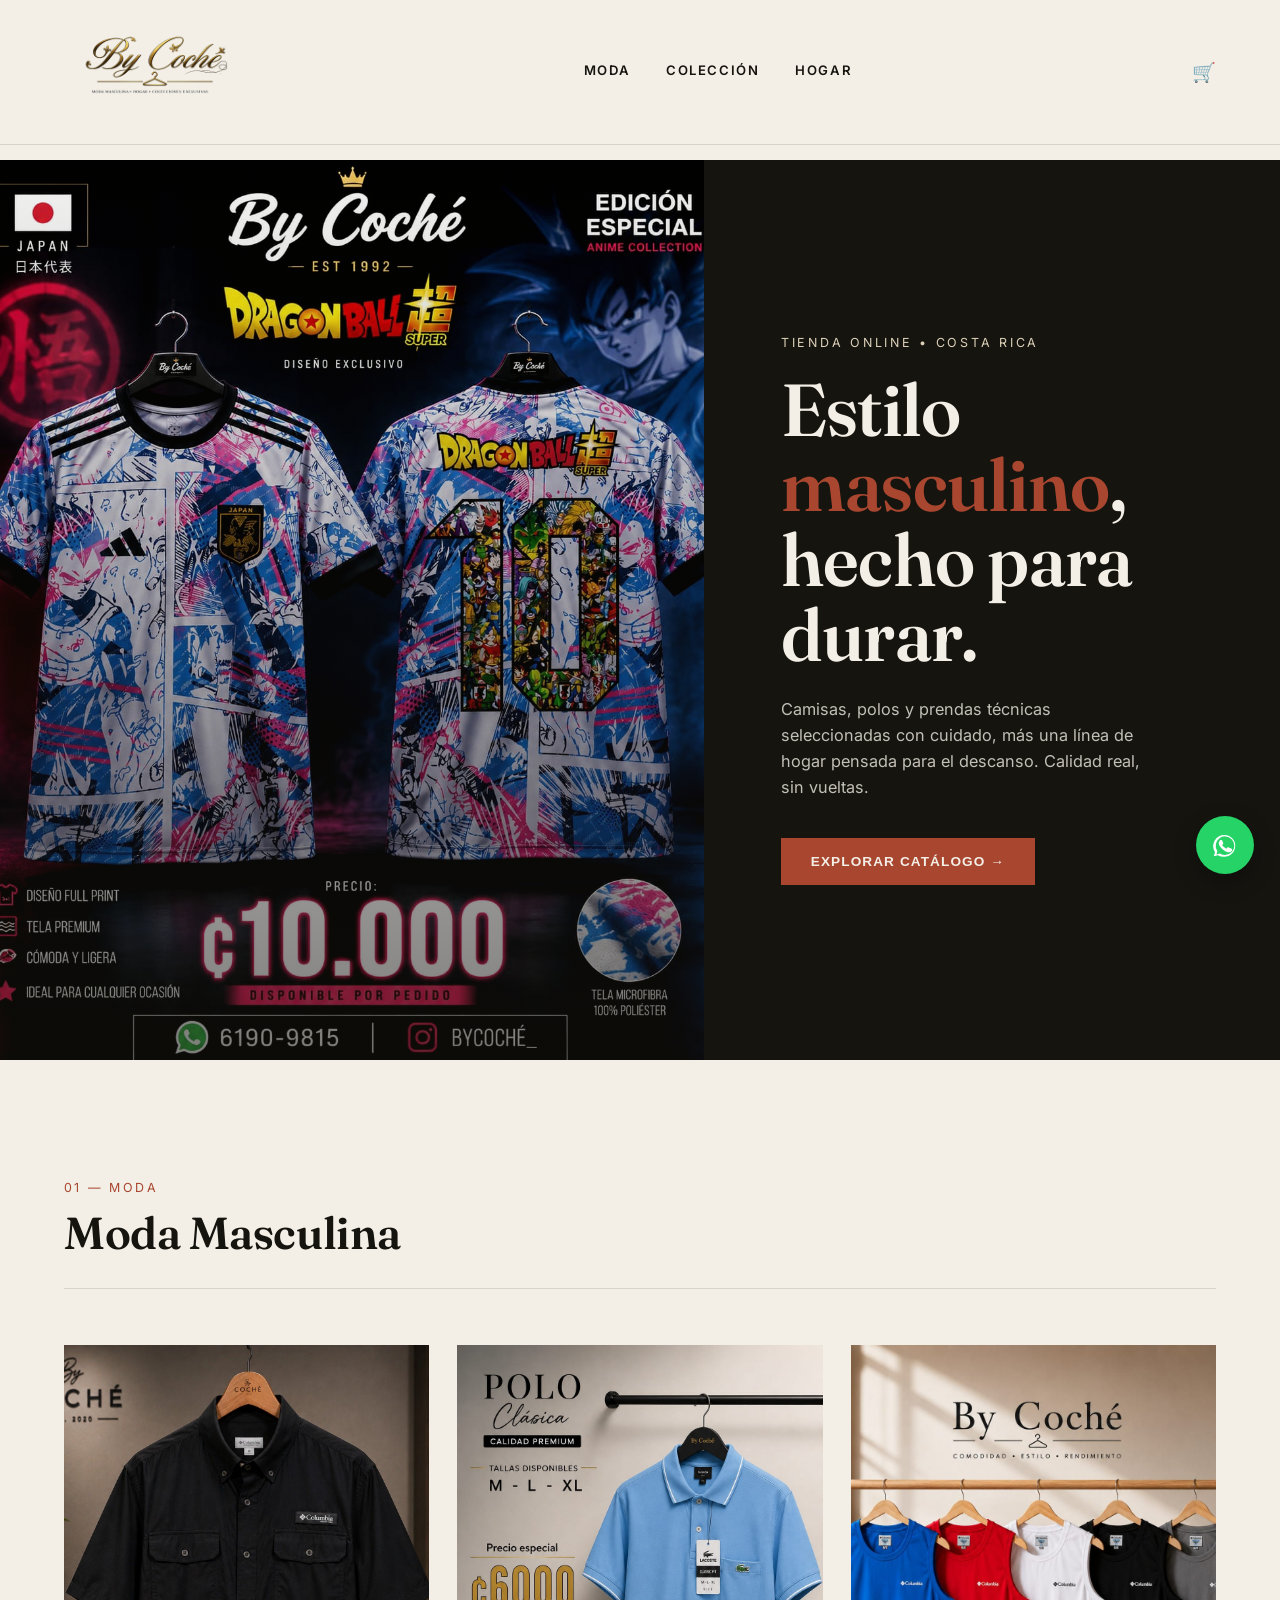
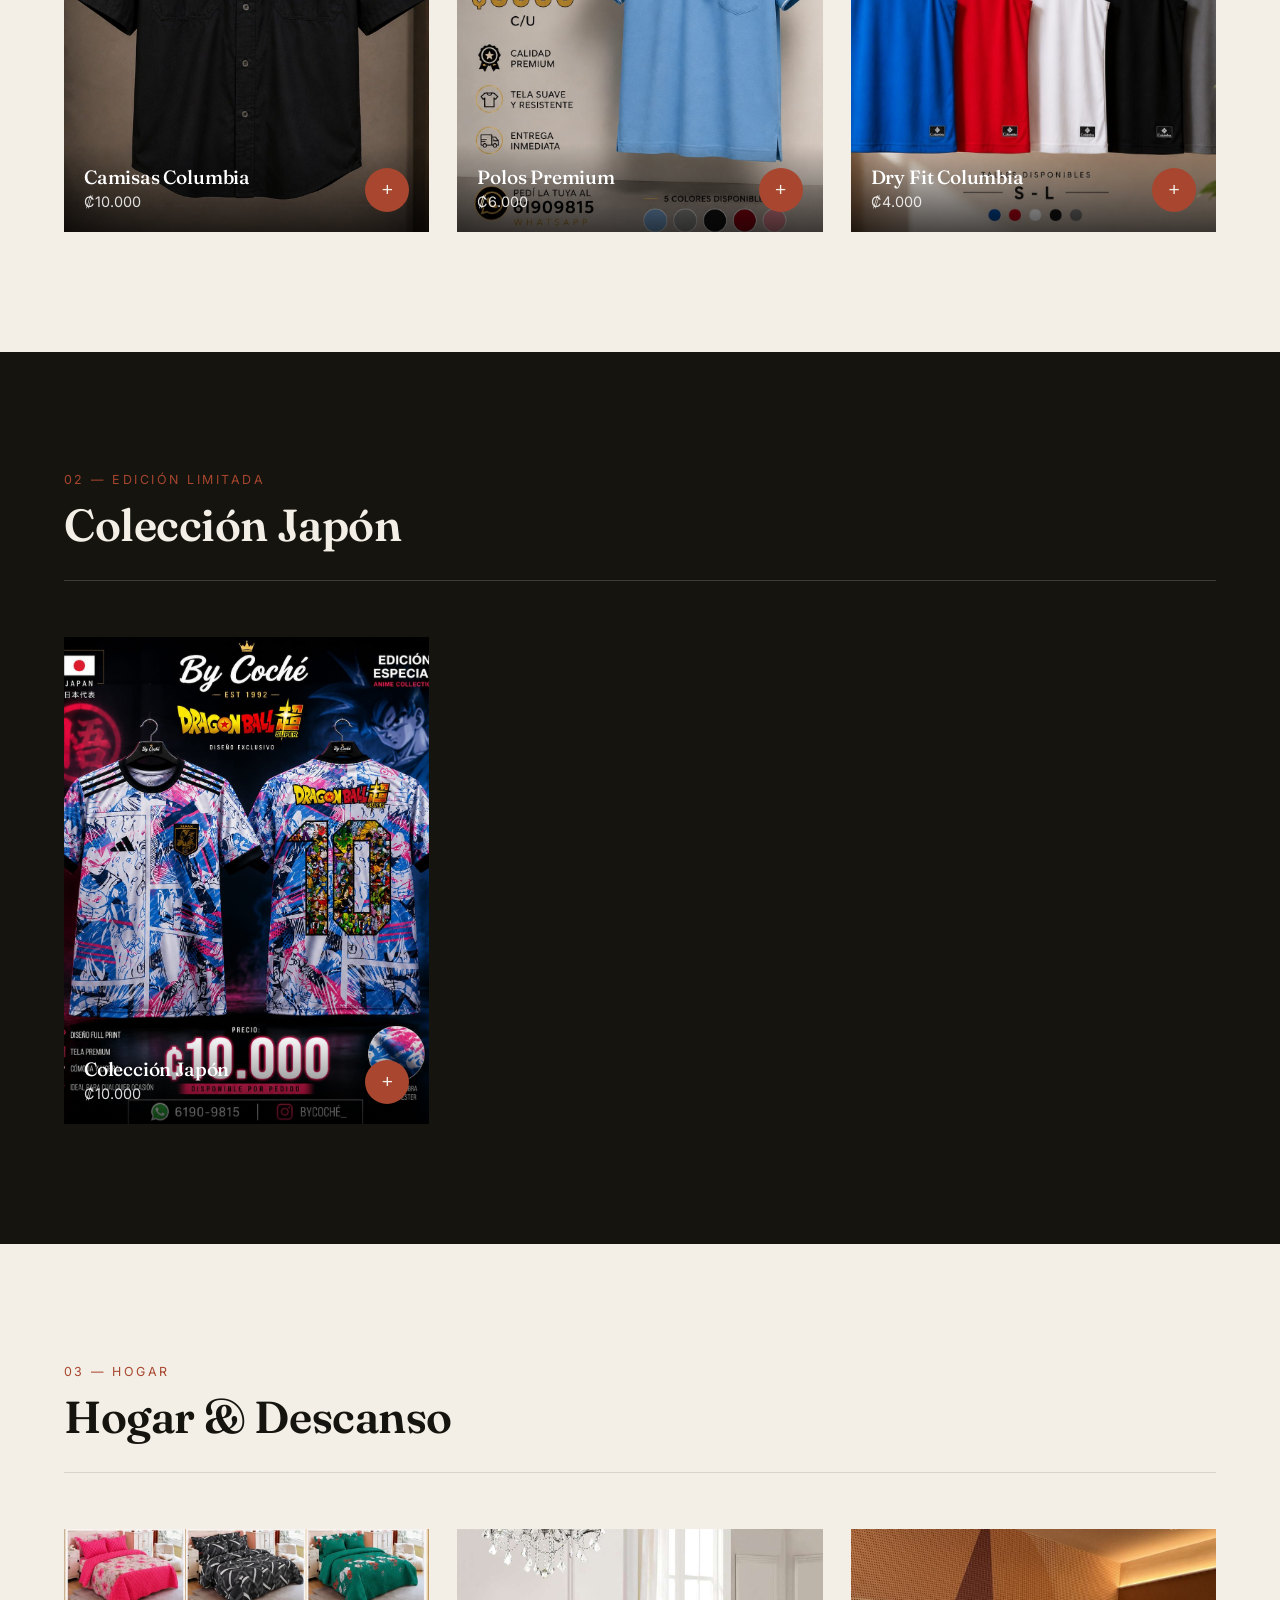
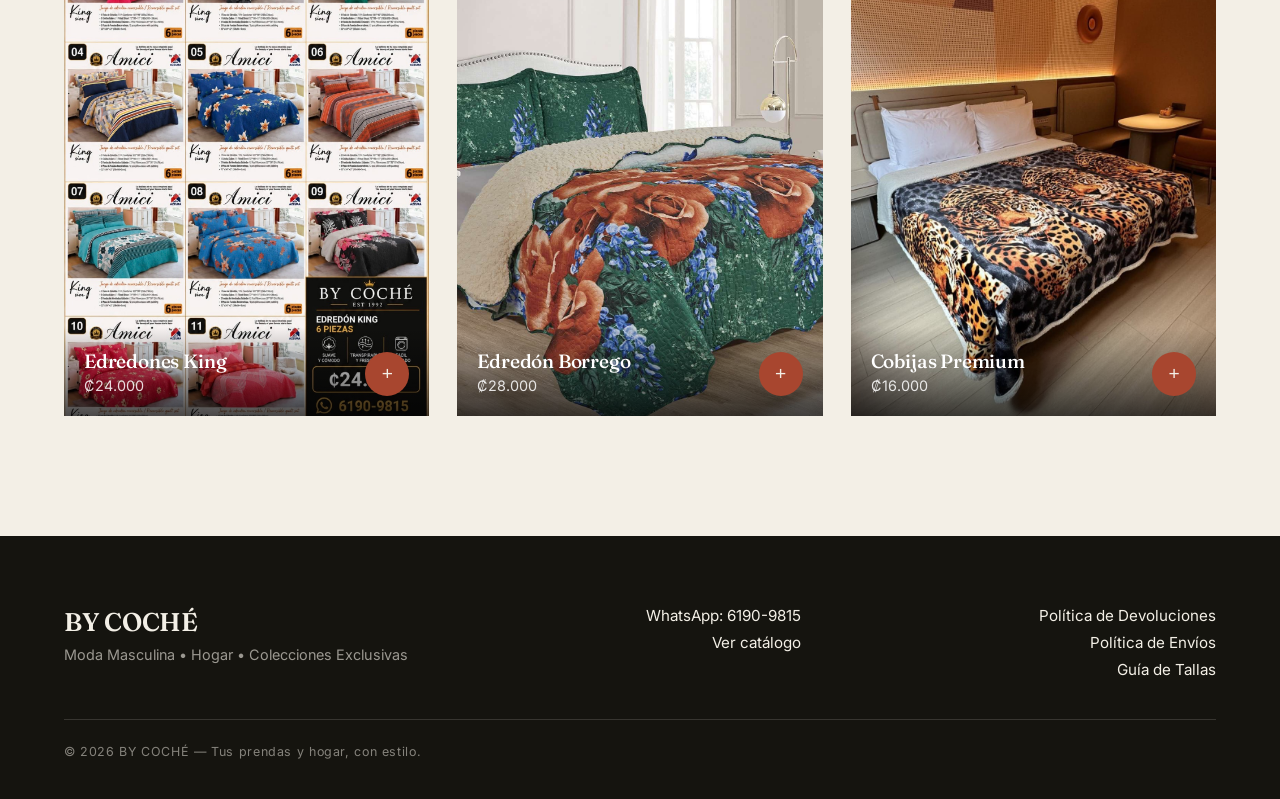
==== commit 6ef25883: "Update print statement from 'Hello' to 'Goodbye'" ====
--- a/index.html
+++ b/index.html
@@ -3,689 +3,1263 @@
 <head>
 <meta charset="UTF-8">
 <meta name="viewport" content="width=device-width, initial-scale=1.0">
-<title>BY COCHÉ — Panel Admin</title>
-<link href="https://fonts.googleapis.com/css2?family=Inter:wght@400;500;600;700;800&display=swap" rel="stylesheet">
+<title>BY COCHÉ | Tienda Online</title>
+<link rel="manifest" href="manifest.json">
+<link rel="preconnect" href="https://fonts.googleapis.com">
+<link rel="preconnect" href="https://fonts.gstatic.com" crossorigin>
+<link href="https://fonts.googleapis.com/css2?family=Fraunces:opsz,wght@9..144,400;9..144,500;9..144,600&family=Inter:wght@400;500;600;700&display=swap" rel="stylesheet">
+<script src="https://cdnjs.cloudflare.com/ajax/libs/html2pdf.js/0.10.1/html2pdf.bundle.min.js"></script>
 <style>
   :root{
-    --ink:#1F2937;
-    --gray:#6B7280;
-    --bg:#F3F4F6;
-    --line:#E5E7EB;
-    --blue:#2563EB;
-    --green:#16A34A;
-    --purple:#7C3AED;
-    --red:#DC2626;
-    --yellow:#D97706;
-  }
-  *{box-sizing:border-box;}
-  body{ margin:0; background:var(--bg); color:var(--ink); font-family:'Inter',sans-serif; }
-  a{color:inherit;}
-
-  #login-screen{ min-height:100vh; display:flex; align-items:center; justify-content:center; padding:20px; background:var(--bg); }
-  .login-box{ background:#fff; border:1px solid var(--line); border-radius:12px; padding:48px 40px; width:100%; max-width:380px; text-align:center; box-shadow:0 1px 3px rgba(0,0,0,0.06);}
-  .login-box .logo{font-size:24px; font-weight:800; margin-bottom:6px;}
-  .login-box .logo span{color:var(--blue);}
-  .login-box p{font-size:13px; color:var(--gray); margin-bottom:28px;}
-  .login-box input{ width:100%; padding:13px 14px; border:1px solid var(--line); border-radius:8px; font-size:14px; margin-bottom:14px; font-family:'Inter',sans-serif; }
-  .login-box button{ width:100%; padding:13px; background:var(--blue); color:#fff; border:none; border-radius:8px; font-size:14px; font-weight:600; cursor:pointer; transition:background .2s; }
-  .login-box button:hover{background:#1D4ED8;}
-  .login-error{color:var(--red); font-size:12px; margin-top:10px; min-height:16px;}
-
-  #admin-app{display:none;}
-  .layout{display:flex; min-height:100vh;}
-
-  .sidebar{ width:260px; background:#fff; border-right:1px solid var(--line); display:flex; flex-direction:column; padding:24px 0; flex-shrink:0; }
-  .sidebar .brand{ display:flex; align-items:center; gap:10px; padding:0 22px 22px; border-bottom:1px solid var(--line); margin-bottom:18px; }
-  .brand-icon{ width:38px;height:38px;border-radius:10px; background:linear-gradient(135deg, var(--blue), var(--purple)); display:flex;align-items:center;justify-content:center; color:#fff; font-size:18px; }
-  .brand-text .name{font-size:17px; font-weight:800; line-height:1.1;}
-  .brand-text .name span{color:var(--blue);}
-  .brand-text .sub{font-size:11px; color:var(--gray);}
-
-  .user-card{ margin:0 16px 20px; padding:14px; background:var(--bg); border-radius:10px; font-size:13px; }
-  .user-card .role{font-weight:700;}
-  .user-card .sub-role{font-size:11px; color:var(--gray);}
-  .status-dot{display:inline-flex; align-items:center; gap:6px; font-size:11px; color:var(--green); margin-top:6px; font-weight:600;}
-  .status-dot::before{content:""; width:7px;height:7px;border-radius:50%; background:var(--green);}
-
-  .nav-item{ display:flex; align-items:center; justify-content:space-between; padding:12px 22px; font-size:14px; cursor:pointer; border-left:3px solid transparent; transition:.15s; color:var(--gray); font-weight:500; }
-  .nav-item:hover{background:var(--bg); color:var(--ink);}
-  .nav-item.active{ border-left-color:var(--blue); background:#EFF6FF; color:var(--blue); font-weight:700; }
-  .nav-badge{ background:var(--purple); color:#fff; font-size:11px; padding:1px 7px; border-radius:10px; }
-
-  .sidebar-footer{ margin-top:auto; padding:16px 22px; border-top:1px solid var(--line); font-size:12px; }
-  .sidebar-footer .row{display:flex; justify-content:space-between; margin-bottom:4px; color:var(--gray);}
-  .logout-link{ display:block; margin-top:12px; color:var(--red); cursor:pointer; font-weight:700; }
-
-  .main{flex:1; padding:32px 40px; overflow-x:auto;}
-  .main-header{ display:flex; justify-content:space-between; align-items:center; margin-bottom:28px; flex-wrap:wrap; gap:14px; }
-  .main-header h1{font-weight:800; font-size:26px; margin:0;}
-  .header-actions{display:flex; gap:10px; align-items:center;}
-  .pill{ display:flex; align-items:center; gap:6px; font-size:12px; color:var(--gray); }
-  .pill .dot{width:7px;height:7px;border-radius:50%; background:var(--green);}
-
-  .btn{ padding:10px 18px; font-size:13px; font-weight:600; border:1px solid var(--line); background:#fff; color:var(--ink); cursor:pointer; transition:.2s; border-radius:8px; }
-  .btn:hover{background:var(--bg);}
-  .btn-primary{background:var(--blue); color:#fff; border-color:var(--blue);}
-  .btn-primary:hover{background:#1D4ED8;}
-  .btn-green{background:var(--green); color:#fff; border-color:var(--green);}
-  .btn-green:hover{background:#15803D;}
-
-  .stats-grid{ display:grid; grid-template-columns:repeat(auto-fit, minmax(220px,1fr)); gap:18px; margin-bottom:28px; }
-  .stat-card{ background:#fff; border:1px solid var(--line); border-left:4px solid var(--green); border-radius:10px; padding:20px; box-shadow:0 1px 2px rgba(0,0,0,0.03); }
-  .stat-card.accent-blue{border-left-color:var(--blue);}
-  .stat-card.accent-purple{border-left-color:var(--purple);}
-  .stat-card.accent-red{border-left-color:var(--red);}
-  .stat-card .top-row{display:flex; justify-content:space-between; align-items:flex-start;}
-  .stat-card .label{font-size:12px; color:var(--gray); margin-bottom:6px;}
-  .stat-card .value{font-size:24px; font-weight:800;}
-  .stat-card .note{font-size:11px; color:var(--gray); margin-top:4px;}
-  .stat-icon{font-size:20px;}
-
-  .section-card{ background:#fff; border:1px solid var(--line); border-radius:10px; padding:24px; margin-bottom:24px; box-shadow:0 1px 2px rgba(0,0,0,0.03); }
-  .section-card h2{font-weight:700; font-size:17px; margin:0 0 18px;}
-
-  table{width:100%; border-collapse:collapse;}
-  th, td{padding:13px 14px; text-align:left; font-size:13px; border-bottom:1px solid var(--line);}
-  th{text-transform:uppercase; letter-spacing:0.4px; font-size:10.5px; color:var(--gray);}
-  .thumb{width:38px; height:38px; object-fit:cover; border-radius:8px; background:var(--line);}
-  .cat-tag{font-size:10.5px; font-weight:600; padding:3px 9px; border-radius:6px; background:#EFF6FF; color:var(--blue);}
-  .stock-low{color:var(--red); font-weight:700;}
-  .mini-btn{ font-size:11.5px; font-weight:600; padding:6px 11px; border:1px solid var(--line); background:#fff; cursor:pointer; border-radius:6px; transition:.2s; }
-  .mini-btn:hover{background:var(--blue); color:#fff; border-color:var(--blue);}
-  .mini-btn.danger:hover{background:var(--red); border-color:var(--red);}
-  .empty-row td{text-align:center; color:var(--gray); padding:36px;}
-
-  .status-badge{ font-size:11px; font-weight:700; padding:4px 10px; border-radius:20px; text-transform:capitalize; }
-  .status-pending{background:#FEF3C7; color:#92400E;}
-  .status-completed{background:#DCFCE7; color:#166534;}
-  .status-shipped{background:#DBEAFE; color:#1E40AF;}
-  .status-cancelled{background:#FEE2E2; color:#991B1B;}
-
-  .field-grid{display:grid; grid-template-columns:1fr 1fr; gap:18px;}
-  .field label{display:block; font-size:11.5px; font-weight:600; color:var(--gray); margin-bottom:6px;}
-  .field input, .field select, .field textarea{ width:100%; padding:11px 12px; border:1px solid var(--line); font-size:14px; font-family:'Inter',sans-serif; border-radius:8px; }
-  .field textarea{resize:vertical; min-height:60px;}
-
-  .modal-overlay{ display:none; position:fixed; inset:0; background:rgba(17,24,39,0.5); align-items:center; justify-content:center; padding:20px; z-index:50; }
-  .modal-overlay.open{display:flex;}
-  .modal{background:#fff; width:100%; max-width:460px; padding:32px; border-radius:12px;}
-  .modal h2{font-weight:800; font-size:20px; margin:0 0 22px;}
-  .modal .field{margin-bottom:16px;}
-  .modal-actions{display:flex; gap:10px; margin-top:24px;}
-  .modal-actions .btn{flex:1; text-align:center;}
-  .modal-msg{font-size:12px; margin-top:10px; min-height:16px;}
-  .modal-msg.error{color:var(--red);}
-  .modal-msg.ok{color:var(--green);}
-
-  .panel{display:none;}
-  .panel.active{display:block;}
-
-  .info-banner{ background:#EFF6FF; border:1px solid #BFDBFE; border-radius:10px; padding:16px 18px; font-size:13px; line-height:1.5; color:#1E3A8A; }
-  .info-banner code{background:#fff; padding:2px 6px; border-radius:4px; font-size:12px;}
-
-  .order-items{font-size:12px; color:var(--gray);}
-  .order-customer{font-weight:600;}
-  .order-customer .sub{font-size:11.5px; color:var(--gray); font-weight:400;}
-
-  select.status-select{
-    font-size:11px; font-weight:700; padding:4px 8px; border-radius:6px; border:1px solid var(--line);
-  }
-
-  @media (max-width:900px){
-    .sidebar{display:none;}
-    .main{padding:20px;}
-    .field-grid{grid-template-columns:1fr;}
-  }
+    --ink:#15140f;
+    --cream:#f3efe6;
+    --sand:#dcd0b8;
+    --rust:#a8462f;
+    --rust-dark:#7e3220;
+    --line: rgba(21,20,15,0.12);
+  }
+
+  *{margin:0;padding:0;box-sizing:border-box;}
+  html{scroll-behavior:smooth;}
+  body{
+    background:var(--cream);
+    color:var(--ink);
+    font-family:'Inter', sans-serif;
+    -webkit-font-smoothing:antialiased;
+    padding-top:160px;
+  }
+
+  h1,h2,h3{font-family:'Fraunces', serif; font-weight:600; letter-spacing:-0.01em;}
+  a{color:inherit; text-decoration:none;}
+  img{display:block; width:100%; height:100%; object-fit:cover;}
+
+  /* NAVBAR */
+  .navbar{
+    position:fixed; top:0; left:0; right:0; z-index:100;
+    display:flex; align-items:center; justify-content:space-between;
+    padding:12px 5vw;
+    background:rgba(243,239,230,0.85);
+    backdrop-filter:blur(10px);
+    border-bottom:1px solid var(--line);
+  }
+
+  .logo img{height:120px; width:auto; object-fit:contain;}
+
+  nav{display:flex; gap:36px;}
+  nav a{
+    font-size:0.82rem;
+    text-transform:uppercase;
+    letter-spacing:0.12em;
+    font-weight:600;
+    position:relative;
+    padding-bottom:4px;
+  }
+  nav a::after{
+    content:'';
+    position:absolute; left:0; bottom:0;
+    width:0; height:1px; background:var(--rust);
+    transition:width 0.3s ease;
+  }
+  nav a:hover::after{width:100%;}
+
+  .cart-icon{
+    position:relative;
+    cursor:pointer;
+    font-size:1.2rem;
+  }
+  .cart-badge{
+    position:absolute; top:-8px; right:-8px;
+    background:var(--rust);
+    color:var(--cream);
+    width:20px; height:20px;
+    border-radius:50%;
+    display:flex; align-items:center; justify-content:center;
+    font-size:0.7rem;
+    font-weight:bold;
+  }
+
+  /* HERO */
+  .hero{
+    position:relative;
+    height:100vh;
+    min-height:560px;
+    display:grid;
+    grid-template-columns: 1.1fr 0.9fr;
+    overflow:hidden;
+  }
+
+  .hero-image{position:relative; overflow:hidden;}
+  .hero-image img{filter:saturate(0.92) contrast(1.05);}
+  .hero-image::after{
+    content:'';
+    position:absolute; inset:0;
+    background:linear-gradient(180deg, rgba(21,20,15,0.05), rgba(21,20,15,0.55));
+  }
+
+  .hero-copy{
+    display:flex; flex-direction:column; justify-content:center;
+    padding:0 6vw;
+    background:var(--ink);
+    color:var(--cream);
+    position:relative;
+  }
+
+  .hero-eyebrow{
+    font-size:0.78rem;
+    letter-spacing:0.22em;
+    text-transform:uppercase;
+    color:var(--sand);
+    margin-bottom:22px;
+  }
+
+  .hero-copy h1{
+    font-size:clamp(2.6rem, 6vw, 4.6rem);
+    line-height:1.02;
+    margin-bottom:24px;
+  }
+  .hero-copy h1 em{color:var(--rust); font-style:normal;}
+
+  .hero-copy p{
+    max-width:380px;
+    font-size:1.02rem;
+    line-height:1.6;
+    color:rgba(243,239,230,0.78);
+    margin-bottom:38px;
+  }
+
+  .btn{
+    display:inline-flex; align-items:center; gap:10px;
+    background:var(--rust);
+    color:var(--cream);
+    padding:16px 30px;
+    font-size:0.85rem;
+    letter-spacing:0.08em;
+    text-transform:uppercase;
+    font-weight:600;
+    width:fit-content;
+    transition:background 0.25s ease, transform 0.25s ease;
+    border:none; cursor:pointer;
+  }
+  .btn:hover{background:var(--rust-dark); transform:translateY(-2px);}
+
+  /* CATALOGO */
+  .section{
+    padding:120px 5vw;
+    max-width:1400px;
+    margin:0 auto;
+  }
+
+  .section.dark{
+    background:var(--ink);
+    color:var(--cream);
+    max-width:100%;
+  }
+  .section.dark > *{max-width:1400px; margin-left:auto; margin-right:auto;}
+
+  .section-head{
+    display:flex;
+    justify-content:space-between;
+    align-items:flex-end;
+    margin-bottom:56px;
+    border-bottom:1px solid var(--line);
+    padding-bottom:28px;
+    gap:24px;
+    flex-wrap:wrap;
+  }
+
+  .section.dark .section-head{border-bottom-color:rgba(243,239,230,0.18);}
+
+  .eyebrow{
+    font-size:0.78rem;
+    letter-spacing:0.2em;
+    text-transform:uppercase;
+    color:var(--rust);
+    margin-bottom:10px;
+    display:block;
+  }
+
+  .section-head h2{font-size:clamp(2rem, 4vw, 2.8rem);}
+
+  .section-head p{
+    max-width:320px;
+    font-size:0.95rem;
+    line-height:1.55;
+    opacity:0.72;
+  }
+
+  .cards{
+    display:grid;
+    grid-template-columns:repeat(3, 1fr);
+    gap:28px;
+  }
+
+  .card{
+    position:relative;
+    aspect-ratio:3/4;
+    overflow:hidden;
+    background:var(--sand);
+    cursor:zoom-in;
+  }
+
+  .card img{transition:transform 0.6s cubic-bezier(.2,.8,.2,1);}
+  .card:hover img{transform:scale(1.06);}
+
+  .card .tag{
+    position:absolute; inset:auto 0 0 0;
+    padding:22px 20px;
+    background:linear-gradient(180deg, transparent, rgba(0,0,0,0.7));
+  }
+
+  .card h3{color:#fff; font-size:1.2rem; font-weight:500;}
+  .card p{color:#fff; font-size:0.9rem; opacity:0.85; margin-top:4px;}
+
+  .card-add{
+    position:absolute; bottom:20px; right:20px;
+    background:var(--rust);
+    color:var(--cream);
+    border:none;
+    width:44px; height:44px;
+    border-radius:50%;
+    cursor:pointer;
+    font-size:1.2rem;
+    display:flex; align-items:center; justify-content:center;
+    transition:background 0.25s ease, transform 0.25s ease;
+  }
+  .card-add:hover{background:var(--rust-dark); transform:scale(1.1);}
+
+  /* LIGHTBOX */
+  .lightbox{
+    position:fixed; inset:0; z-index:1000;
+    background:rgba(21,20,15,0.92);
+    display:flex; align-items:center; justify-content:center;
+    padding:5vw;
+    opacity:0; visibility:hidden;
+    transition:opacity 0.3s ease;
+  }
+  .lightbox.active{opacity:1; visibility:visible;}
+
+  .lightbox img{
+    width:auto; height:auto;
+    max-width:90vw; max-height:85vh;
+    object-fit:contain;
+    box-shadow:0 30px 60px rgba(0,0,0,0.4);
+  }
+
+  .lightbox-close{
+    position:absolute; top:24px; right:5vw;
+    background:none; border:none;
+    color:var(--cream);
+    font-size:2rem;
+    line-height:1;
+    cursor:pointer;
+    font-family:'Inter', sans-serif;
+  }
+  .lightbox-close:hover{color:var(--rust);}
+
+  /* MODAL CARRITO */
+  .modal{
+    position:fixed; inset:0; z-index:2000;
+    background:rgba(0,0,0,0.5);
+    display:flex; align-items:center; justify-content:center;
+    padding:5vw;
+    opacity:0; visibility:hidden;
+    transition:opacity 0.3s ease;
+  }
+  .modal.active{opacity:1; visibility:visible;}
+
+  .modal-content{
+    background:var(--cream);
+    border-radius:8px;
+    max-width:600px;
+    width:100%;
+    max-height:90vh;
+    overflow-y:auto;
+    padding:40px;
+    position:relative;
+  }
+
+  .modal-close{
+    position:absolute; top:20px; right:20px;
+    background:none; border:none;
+    font-size:1.8rem;
+    cursor:pointer;
+    color:var(--ink);
+  }
+
+  .modal-head{
+    display:flex;
+    align-items:center;
+    justify-content:space-between;
+    margin-bottom:30px;
+    border-bottom:1px solid var(--line);
+    padding-bottom:20px;
+  }
+
+  .cart-item{
+    display:grid;
+    grid-template-columns:1fr auto;
+    gap:20px;
+    padding:20px 0;
+    border-bottom:1px solid var(--line);
+    align-items:start;
+  }
+
+  .cart-item-info h4{margin-bottom:6px;}
+  .cart-item-info p{font-size:0.9rem; opacity:0.7; margin-bottom:8px;}
+
+  .cart-item-qty{
+    display:flex;
+    align-items:center;
+    gap:10px;
+  }
+
+  .qty-btn{
+    background:var(--sand);
+    border:none;
+    width:28px; height:28px;
+    cursor:pointer;
+    font-weight:bold;
+    border-radius:3px;
+  }
+
+  .cart-item-remove{
+    background:none; border:none;
+    color:var(--rust);
+    cursor:pointer;
+    font-size:0.9rem;
+    text-decoration:underline;
+  }
+
+  .cart-summary{
+    margin-top:30px;
+    padding:20px 0;
+    border-top:2px solid var(--line);
+    font-size:0.95rem;
+  }
+
+  .summary-row{
+    display:flex;
+    justify-content:space-between;
+    margin-bottom:12px;
+  }
+
+  .summary-row.total{
+    font-size:1.3rem;
+    font-weight:bold;
+    color:var(--rust);
+    margin-top:20px;
+  }
+
+  .cart-empty{
+    text-align:center;
+    padding:40px 20px;
+    color:#999;
+  }
+
+  .checkout-btn{
+    width:100%;
+    margin-top:30px;
+    padding:16px;
+    font-size:0.95rem;
+  }
+
+  /* BOTONES TALLA Y COLOR */
+  .size-btn, .color-btn{
+    background:var(--sand);
+    border:2px solid var(--line);
+    padding:10px 16px;
+    border-radius:4px;
+    cursor:pointer;
+    font-weight:500;
+    font-size:0.9rem;
+    transition:all 0.25s ease;
+  }
+
+  .size-btn:hover, .color-btn:hover{
+    border-color:var(--rust);
+  }
+
+  .size-btn.active, .color-btn.active{
+    background:var(--rust);
+    color:var(--cream);
+    border-color:var(--rust);
+  }
+
+  .color-btn{
+    display:flex;
+    align-items:center;
+    justify-content:center;
+    gap:6px;
+    padding:10px;
+  }
+
+  .color-dot{
+    width:16px;
+    height:16px;
+    border-radius:50%;
+    border:2px solid rgba(0,0,0,0.2);
+  }
+
+  /* MODAL SIMPLE MOVIL */
+  .simple-modal{
+    background:var(--cream);
+    border-radius:8px;
+    max-width:500px;
+    width:100%;
+    padding:40px;
+    text-align:center;
+  }
+
+  .simple-code{
+    background:var(--ink);
+    color:var(--rust);
+    font-size:2rem;
+    padding:30px;
+    border-radius:8px;
+    margin:30px 0;
+    font-weight:bold;
+    font-family:monospace;
+    letter-spacing:2px;
+  }
+
+  .simple-instructions{
+    text-align:left;
+    background:var(--sand);
+    padding:20px;
+    border-radius:6px;
+    font-size:0.9rem;
+    line-height:1.6;
+    margin:20px 0;
+  }
+
+  .simple-instructions ol{margin-left:20px;}
+  .simple-instructions li{margin-bottom:8px;}
+
+  /* FORMULARIO */
+  .form-group{
+    margin-bottom:20px;
+  }
+
+  label{
+    display:block;
+    font-weight:500;
+    margin-bottom:6px;
+    font-size:0.9rem;
+  }
+
+  input, select{
+    width:100%;
+    padding:10px 14px;
+    border:1px solid var(--line);
+    border-radius:4px;
+    font-family:inherit;
+    font-size:0.95rem;
+  }
+
+  input:focus, select:focus{
+    outline:none;
+    border-color:var(--rust);
+    box-shadow:0 0 0 2px rgba(168,70,47,0.1);
+  }
+
+  /* WHATSAPP FLOTANTE */
+  .whatsapp-float{
+    position:fixed;
+    bottom:26px; right:26px;
+    z-index:900;
+    width:58px; height:58px;
+    border-radius:50%;
+    background:#25D366;
+    display:flex; align-items:center; justify-content:center;
+    box-shadow:0 8px 22px rgba(0,0,0,0.28);
+    transition:transform 0.25s ease, box-shadow 0.25s ease;
+  }
+  .whatsapp-float:hover{
+    transform:scale(1.08);
+    box-shadow:0 10px 26px rgba(0,0,0,0.35);
+  }
+  .whatsapp-float svg{width:30px; height:30px;}
+
+  /* FOOTER */
+  footer{
+    background:var(--ink);
+    color:var(--cream);
+    padding:70px 5vw 40px;
+  }
+
+  .footer-grid{
+    max-width:1400px;
+    margin:0 auto;
+    display:flex;
+    justify-content:space-between;
+    align-items:flex-start;
+    flex-wrap:wrap;
+    gap:36px;
+    border-bottom:1px solid rgba(243,239,230,0.15);
+    padding-bottom:40px;
+  }
+
+  footer h3{font-size:1.6rem;}
+  footer .tagline{opacity:0.6; font-size:0.9rem; margin-top:8px;}
+
+  .footer-contact{display:flex; flex-direction:column; gap:8px; align-items:flex-end; text-align:right;}
+  .footer-contact a{font-size:0.95rem;}
+  .footer-contact a:hover{color:var(--rust);}
+
+  .footer-bottom{
+    max-width:1400px;
+    margin:0 auto;
+    padding-top:24px;
+    font-size:0.78rem;
+    opacity:0.5;
+    letter-spacing:0.05em;
+  }
+
+  /* RESPONSIVE */
+  @media (max-width: 900px){
+    .hero{grid-template-columns:1fr; height:auto;}
+    .hero-image{height:46vh;}
+    .cards{grid-template-columns:repeat(2, 1fr);}
+    nav{display:none;}
+  }
+
+  @media (max-width: 560px){
+    .cards{grid-template-columns:1fr;}
+    .modal-content{padding:30px 20px;}
+  }
+/* ===== PROMO BANNER ===== */
+.promo-banner{
+  display:none;
+  position:relative;
+  padding:14px 44px;
+  text-align:center;
+  overflow:hidden;
+  background-size:300% 300%;
+  animation: bannerGradient 8s ease infinite;
+}
+@keyframes bannerGradient{
+  0%{background-position:0% 50%;}
+  50%{background-position:100% 50%;}
+  100%{background-position:0% 50%;}
+}
+.promo-banner-inner{
+  display:inline-flex;
+  align-items:center;
+  gap:12px;
+  flex-wrap:wrap;
+  justify-content:center;
+}
+.promo-banner-text{
+  font-size:15px;
+  font-weight:700;
+  letter-spacing:0.4px;
+  text-transform:uppercase;
+  text-shadow:0 1px 3px rgba(0,0,0,0.25);
+  animation: bannerPulse 1.8s ease-in-out infinite;
+}
+@keyframes bannerPulse{
+  0%, 100%{ opacity:1; transform:scale(1); }
+  50%{ opacity:0.85; transform:scale(1.015); }
+}
+.promo-banner-spark{
+  font-size:13px;
+  animation: bannerSpin 3s linear infinite;
+  display:inline-block;
+  opacity:0.9;
+}
+@keyframes bannerSpin{
+  from{ transform:rotate(0deg); }
+  to{ transform:rotate(360deg); }
+}
+.promo-banner-close{
+  position:absolute;
+  right:16px;
+  top:50%;
+  transform:translateY(-50%);
+  cursor:pointer;
+  font-size:15px;
+  opacity:0.75;
+  width:26px; height:26px;
+  display:flex; align-items:center; justify-content:center;
+  border-radius:50%;
+  background:rgba(255,255,255,0.15);
+  transition:.2s;
+}
+.promo-banner-close:hover{ opacity:1; background:rgba(255,255,255,0.3); }
+
+@media (max-width:640px){
+  .promo-banner{ padding:12px 40px; }
+  .promo-banner-text{ font-size:12.5px; }
+}
 </style>
 </head>
 <body>
 
-<div id="login-screen">
-  <div class="login-box">
-    <div class="logo">BY <span>COCHÉ</span></div>
-    <p>Panel administrativo</p>
-    <input type="password" id="login-password" placeholder="Contraseña" autocomplete="off">
-    <button onclick="tryLogin()">Entrar</button>
-    <div class="login-error" id="login-error"></div>
-  </div>
+<div id="promo-banner" class="promo-banner">
+  <div class="promo-banner-inner">
+    <span class="promo-banner-spark">✦</span>
+    <span id="promo-banner-text" class="promo-banner-text"></span>
+    <span class="promo-banner-spark">✦</span>
+  </div>
+  <span class="promo-banner-close" onclick="cerrarBanner()">✕</span>
 </div>
 
-<div id="admin-app">
-  <div class="layout">
-
-    <aside class="sidebar">
-      <div class="brand">
-        <div class="brand-icon">🛒</div>
-        <div class="brand-text">
-          <div class="name">BY <span>COCHÉ</span></div>
-          <div class="sub">Enterprise Admin</div>
+<header class="navbar">
+  <div class="logo"><img src="images/logo.PNG" alt="By Coché"></div>
+  <nav>
+    <a href="#moda">Moda</a>
+    <a href="#anime">Colección</a>
+    <a href="#hogar">Hogar</a>
+  </nav>
+  <div class="cart-icon" onclick="openCart()">
+    🛒
+    <div class="cart-badge" id="cart-count" style="display:none;">0</div>
+  </div>
+</header>
+
+<section class="hero">
+  <div class="hero-image">
+    <img src="images/Seleccion De Japon.JPG" alt="Colección Japón">
+  </div>
+  <div class="hero-copy">
+    <span class="hero-eyebrow">Tienda online • Costa Rica</span>
+    <h1>Estilo <em>masculino</em>,<br>hecho para durar.</h1>
+    <p>Camisas, polos y prendas técnicas seleccionadas con cuidado, más una línea de hogar pensada para el descanso. Calidad real, sin vueltas.</p>
+    <button class="btn" onclick="openCart()">Explorar catálogo →</button>
+  </div>
+</section>
+
+<section id="moda" class="section">
+  <div class="section-head">
+    <div>
+      <span class="eyebrow">01 — Moda</span>
+      <h2>Moda Masculina</h2>
+    </div>
+  </div>
+  <div class="cards" id="cards-moda">
+    <div class="card" onclick="openLightbox(this)">
+      <img src="images/Camisas columbia.JPG" alt="Camisas Columbia">
+      <div class="tag">
+        <h3>Camisas Columbia</h3>
+        <p>₡10.000</p>
+      </div>
+      <button class="card-add" onclick="event.stopPropagation(); addToCart('Camisas Columbia', 10000, true)">+</button>
+    </div>
+    <div class="card" onclick="openLightbox(this)">
+      <img src="images/Camisa Tipo Polo.JPG" alt="Polos Premium">
+      <div class="tag">
+        <h3>Polos Premium</h3>
+        <p>₡6.000</p>
+      </div>
+      <button class="card-add" onclick="event.stopPropagation(); addToCart('Polos Premium', 6000, true)">+</button>
+    </div>
+    <div class="card" onclick="openLightbox(this)">
+      <img src="images/Camisetas Dry-Fit Columbia.JPG" alt="Dry Fit Columbia">
+      <div class="tag">
+        <h3>Dry Fit Columbia</h3>
+        <p>₡4.000</p>
+      </div>
+      <button class="card-add" onclick="event.stopPropagation(); addToCart('Dry Fit Columbia', 4000, true)">+</button>
+    </div>
+  </div>
+</section>
+
+<section id="anime" class="section dark">
+  <div class="section-head">
+    <div>
+      <span class="eyebrow">02 — Edición limitada</span>
+      <h2>Colección Japón</h2>
+    </div>
+  </div>
+  <div class="cards" id="cards-anime">
+    <div class="card" onclick="openLightbox(this)">
+      <img src="images/Seleccion De Japon.JPG" alt="Colección Japón">
+      <div class="tag">
+        <h3>Colección Japón</h3>
+        <p>₡10.000</p>
+      </div>
+      <button class="card-add" onclick="event.stopPropagation(); addToCart('Colección Japón', 10000, true)">+</button>
+    </div>
+  </div>
+</section>
+
+<section id="hogar" class="section">
+  <div class="section-head">
+    <div>
+      <span class="eyebrow">03 — Hogar</span>
+      <h2>Hogar & Descanso</h2>
+    </div>
+  </div>
+  <div class="cards" id="cards-hogar">
+    <div class="card" onclick="openLightbox(this)">
+      <img src="images/Edredones King.jpg" alt="Edredones King">
+      <div class="tag">
+        <h3>Edredones King</h3>
+        <p>₡24.000</p>
+      </div>
+      <button class="card-add" onclick="event.stopPropagation(); addToCart('Edredones King', 24000, false)">+</button>
+    </div>
+    <div class="card" onclick="openLightbox(this)">
+      <img src="images/Edredon Borrego.JPG" alt="Edredón Borrego">
+      <div class="tag">
+        <h3>Edredón Borrego</h3>
+        <p>₡28.000</p>
+      </div>
+      <button class="card-add" onclick="event.stopPropagation(); addToCart('Edredón Borrego', 28000, false)">+</button>
+    </div>
+    <div class="card" onclick="openLightbox(this)">
+      <img src="images/Cobija Borrego Algodon.JPG" alt="Cobijas Premium">
+      <div class="tag">
+        <h3>Cobijas Premium</h3>
+        <p>₡16.000</p>
+      </div>
+      <button class="card-add" onclick="event.stopPropagation(); addToCart('Cobijas Premium', 16000, false)">+</button>
+    </div>
+  </div>
+</section>
+
+<a href="https://wa.me/50661909815" class="whatsapp-float" target="_blank" aria-label="WhatsApp">
+  <svg viewBox="0 0 24 24" fill="white"><path d="M17.6 6.32A8.86 8.86 0 0 0 12.05 4 8.94 8.94 0 0 0 4 17.78L3 21l3.32-.87a8.93 8.93 0 0 0 4.73 1.36h.01a8.95 8.95 0 0 0 6.55-2.62 8.94 8.94 0 0 0-.01-12.55Zm-5.55 13.7h-.01a7.4 7.4 0 0 1-3.78-1.04l-.27-.16-2.81.74.75-2.74-.18-.28a7.42 7.42 0 0 1 11.55-9.2 7.36 7.36 0 0 1 2.17 5.25 7.43 7.43 0 0 1-7.42 7.43Zm4.07-5.56c-.22-.11-1.31-.65-1.52-.72-.2-.08-.35-.11-.5.11-.15.22-.57.72-.7.87-.13.15-.26.16-.48.05-.22-.11-.93-.34-1.77-1.09-.66-.58-1.1-1.31-1.23-1.53-.13-.22-.01-.34.1-.46.11-.11.25-.29.37-.43.11-.15.15-.25.23-.41.08-.16.04-.3-.03-.41-.08-.11-.60-1.45-.82-1.98-.22-.52-.44-.45-.60-.46-.15-.01-.33-.01-.50-.01-.18 0-.46.07-.70.32-.24.25-.93.91-.93 2.21 0 1.3.95 2.56 1.08 2.73.13.18 1.86 2.84 4.51 3.87 2.65 1.03 2.65.69 3.13.65.48-.04 1.56-.64 1.78-1.25.22-.62.22-1.15.15-1.26-.07-.11-.25-.18-.48-.29Z"/></svg>
+</a>
+
+<!-- LIGHTBOX -->
+<!-- MODAL SELECCIONAR TALLA Y COLOR -->
+<div class="modal" id="size-color-modal">
+  <div class="modal-content" style="max-width:450px;">
+    <button class="modal-close" onclick="closeSizeColor()">×</button>
+    <h2 style="margin-bottom:30px;" id="size-color-title">Selecciona opciones</h2>
+    
+    <div class="form-group">
+      <label id="size-label">Talla *</label>
+      <div id="size-options" style="display:grid; grid-template-columns:repeat(4,1fr); gap:10px;"></div>
+    </div>
+
+    <div class="form-group">
+      <label id="color-label">Color *</label>
+      <div id="color-options" style="display:grid; grid-template-columns:repeat(3,1fr); gap:10px;"></div>
+    </div>
+
+    <button class="btn" style="width:100%; margin-top:20px;" onclick="confirmSizeColor()">Agregar al carrito</button>
+  </div>
+</div>
+
+<div class="lightbox" id="lightbox">
+  <button class="lightbox-close" aria-label="Cerrar" onclick="closeLightbox()">×</button>
+  <img id="lightbox-img" src="" alt="">
+</div>
+
+<!-- MODAL CARRITO -->
+<div class="modal" id="cart-modal">
+  <div class="modal-content">
+    <button class="modal-close" onclick="closeCart()">×</button>
+    <div class="modal-head">
+      <h2>Tu Carrito</h2>
+    </div>
+    <div id="cart-items"></div>
+    <div id="cart-empty" class="cart-empty">El carrito está vacío</div>
+    <div id="cart-summary" class="cart-summary" style="display:none;">
+      <div class="summary-row">
+        <span>Subtotal:</span>
+        <span id="subtotal">₡0</span>
+      </div>
+      <div class="summary-row">
+        <span>Envío (todo el país):</span>
+        <span>₡8.000</span>
+      </div>
+      <div class="summary-row total">
+        <span>Total:</span>
+        <span id="total">₡8.000</span>
+      </div>
+    </div>
+    <button class="btn checkout-btn" onclick="openCheckout()" id="checkout-btn" style="display:none;">Proceder al pago</button>
+  </div>
+</div>
+
+<!-- MODAL CHECKOUT -->
+<div class="modal" id="checkout-modal">
+  <div class="modal-content">
+    <button class="modal-close" onclick="closeCheckout()">×</button>
+    <h2 style="margin-bottom:30px;">Confirmar compra</h2>
+    
+    <div class="form-group">
+      <label>Nombre completo *</label>
+      <input type="text" id="client-name" placeholder="Tu nombre">
+    </div>
+
+    <div class="form-group">
+      <label>Teléfono *</label>
+      <input type="tel" id="client-phone" placeholder="8888-8888">
+    </div>
+
+    <div class="form-group">
+      <label>Correo electrónico *</label>
+      <input type="email" id="client-email" placeholder="tu@correo.com">
+    </div>
+
+    <div class="form-group">
+      <label>Dirección completa *</label>
+      <input type="text" id="client-address" placeholder="Calle, número, apartado...">
+    </div>
+
+    <button class="btn" style="width:100%;" onclick="processPay()">Ir a SINPE Móvil</button>
+  </div>
+</div>
+
+<!-- MODAL SIMPLE MOVIL -->
+<div class="modal" id="simple-modal">
+  <div class="simple-modal">
+    <h2>Instrucciones de pago SINPE Móvil</h2>
+    <p style="margin:20px 0; opacity:0.8;">Transfiere el monto a través de SINPE Móvil al siguiente número:</p>
+    
+    <div class="simple-code" id="simple-code">6190-9815</div>
+
+    <div class="simple-instructions">
+      <p><strong>Pasos:</strong></p>
+      <ol>
+        <li>Abre la app SINPE Móvil en tu teléfono</li>
+        <li>Selecciona "Transferencias"</li>
+        <li>Ingresa el número <strong>6190-9815</strong></li>
+        <li>Ingresa el monto: <span id="simple-amount">₡0</span></li>
+        <li>Confirma la transferencia</li>
+        <li>Toma una captura y envíala al WhatsApp <strong>6190-9815</strong> para confirmar tu pedido</li>
+      </ol>
+    </div>
+
+    <p style="font-size:0.9rem; opacity:0.7; margin:20px 0;">Una vez confirmemos tu pago por SINPE Móvil, te enviaremos la factura y coordinaremos el envío con Correos de Costa Rica.</p>
+
+    <button class="btn" style="width:100%; margin-top:20px;" onclick="closeSimple()">Entendido</button>
+  </div>
+</div>
+
+<footer>
+  <div class="footer-grid">
+    <div>
+      <h3>BY COCHÉ</h3>
+      <p class="tagline">Moda Masculina • Hogar • Colecciones Exclusivas</p>
+    </div>
+    <div class="footer-contact">
+      <a href="https://wa.me/50661909815">WhatsApp: 6190-9815</a>
+      <a href="#moda">Ver catálogo</a>
+    </div>
+    <div class="footer-contact">
+      <a href="javascript:void(0)" onclick="openPolicyModal('devoluciones')">Política de Devoluciones</a>
+      <a href="javascript:void(0)" onclick="openPolicyModal('envios')">Política de Envíos</a>
+      <a href="javascript:void(0)" onclick="openPolicyModal('tallas')">Guía de Tallas</a>
+    </div>
+  </div>
+  <div class="footer-bottom">© 2026 BY COCHÉ — Tus prendas y hogar, con estilo.</div>
+</footer>
+
+<!-- MODAL DE POLÍTICAS -->
+<div class="modal" id="policy-modal">
+  <div class="modal-content" style="max-width:520px; text-align:left; max-height:80vh; overflow-y:auto;">
+    <button class="modal-close" onclick="closePolicyModal()">×</button>
+    <div id="policy-modal-body" style="line-height:1.7; font-size:14px;"></div>
+  </div>
+</div>
+
+<script>
+  let cart = [];
+  const SHIPPING = 8000;
+
+  // LIGHTBOX
+  function openLightbox(el){
+    const img = el.querySelector('img');
+    document.getElementById('lightbox-img').src = img.src;
+    document.getElementById('lightbox').classList.add('active');
+  }
+
+  function closeLightbox(){
+    document.getElementById('lightbox').classList.remove('active');
+  }
+
+  document.getElementById('lightbox').addEventListener('click', (e) => {
+    if(e.target.id === 'lightbox') closeLightbox();
+  });
+
+  document.addEventListener('keydown', (e) => {
+    if(e.key === 'Escape'){
+      closeLightbox();
+      closeCart();
+      closeCheckout();
+      closeSimple();
+    }
+  });
+
+  // CARRITO
+  function addToCart(name, price, isRopa = true){
+    window.currentProduct = {name, price, isRopa};
+    openSizeColorModal(name, isRopa);
+  }
+
+  function openSizeColorModal(productName, isRopa){
+    const modal = document.getElementById('size-color-modal');
+    const sizeLabel = document.getElementById('size-label');
+    const sizeOptions = document.getElementById('size-options');
+    const colorOptions = document.getElementById('color-options');
+    const title = document.getElementById('size-color-title');
+
+    title.innerText = productName;
+
+    // Definir opciones según si es ropa o edredón
+    const sizes = isRopa ? ['S', 'M', 'L', 'XL'] : ['Individual', 'Matrimonial', 'Queen Size', 'King Size'];
+    const colors = ['Negro', 'Gris', 'Rojo', 'Azul', 'Blanco', 'Celeste', 'Rosado', 'Verde', 'Turquesa', 'Naranja', 'Amarillo'];
+    const colorMap = {
+      'Negro': '#1a1a1a',
+      'Gris': '#888888',
+      'Rojo': '#d32f2f',
+      'Azul': '#1976d2',
+      'Blanco': '#ffffff',
+      'Celeste': '#87ceeb',
+      'Rosado': '#ff69b4',
+      'Verde': '#388e3c',
+      'Turquesa': '#00bcd4',
+      'Naranja': '#ff9800',
+      'Amarillo': '#fdd835'
+    };
+
+    sizeLabel.innerText = isRopa ? 'Talla *' : 'Tamaño *';
+
+    // Renderizar botones de talla
+    sizeOptions.innerHTML = sizes.map(size => 
+      `<button class="size-btn" onclick="selectSize('${size}')" id="size-${size}">${size}</button>`
+    ).join('');
+
+    // Renderizar botones de color
+    colorOptions.innerHTML = colors.map(color => 
+      `<button class="color-btn" onclick="selectColor('${color}')" id="color-${color}">
+        <div class="color-dot" style="background:${colorMap[color]}; border-color:#333;"></div>
+        <span>${color}</span>
+      </button>`
+    ).join('');
+
+    window.selectedSize = '';
+    window.selectedColor = '';
+
+    modal.classList.add('active');
+  }
+
+  function selectSize(size){
+    document.querySelectorAll('.size-btn').forEach(btn => btn.classList.remove('active'));
+    document.getElementById(`size-${size}`).classList.add('active');
+    window.selectedSize = size;
+  }
+
+  function selectColor(color){
+    document.querySelectorAll('.color-btn').forEach(btn => btn.classList.remove('active'));
+    document.getElementById(`color-${color}`).classList.add('active');
+    window.selectedColor = color;
+  }
+
+  function confirmSizeColor(){
+    if(!window.selectedSize || !window.selectedColor){
+      alert('Por favor selecciona talla y color');
+      return;
+    }
+
+    const {name, price} = window.currentProduct;
+    const existing = cart.find(i => i.name === name && i.size === window.selectedSize && i.color === window.selectedColor);
+    
+    if(existing){
+      existing.qty++;
+    } else {
+      cart.push({
+        name, 
+        price, 
+        qty: 1, 
+        size: window.selectedSize,
+        color: window.selectedColor
+      });
+    }
+
+    closeSizeColor();
+    updateCart();
+    openCart();
+  }
+
+  function closeSizeColor(){
+    document.getElementById('size-color-modal').classList.remove('active');
+  }
+
+  function removeFromCart(idx){
+    cart.splice(idx, 1);
+    updateCart();
+  }
+
+  function updateQty(idx, delta){
+    cart[idx].qty += delta;
+    if(cart[idx].qty < 1) removeFromCart(idx);
+    else updateCart();
+  }
+
+  function updateCart(){
+    const container = document.getElementById('cart-items');
+    const badge = document.getElementById('cart-count');
+    const summary = document.getElementById('cart-summary');
+    const empty = document.getElementById('cart-empty');
+    const checkoutBtn = document.getElementById('checkout-btn');
+
+    let total = 0;
+    let itemCount = 0;
+
+    if(cart.length === 0){
+      container.innerHTML = '';
+      empty.style.display = 'block';
+      summary.style.display = 'none';
+      checkoutBtn.style.display = 'none';
+      badge.style.display = 'none';
+      return;
+    }
+
+    container.innerHTML = cart.map((item, i) => `
+      <div class="cart-item">
+        <div class="cart-item-info">
+          <h4>${item.name}</h4>
+          <p>₡${item.price.toLocaleString('es-CR')}</p>
+          <p style="font-size:0.8rem; opacity:0.6; margin-top:4px;">${item.size}${item.color ? ' - ' + item.color : ''}</p>
+          <button class="cart-item-remove" onclick="removeFromCart(${i})">Quitar</button>
+        </div>
+        <div class="cart-item-qty">
+          <button class="qty-btn" onclick="updateQty(${i}, -1)">−</button>
+          <span style="width:30px; text-align:center;">${item.qty}</span>
+          <button class="qty-btn" onclick="updateQty(${i}, 1)">+</button>
         </div>
       </div>
-
-      <div class="user-card">
-        <div class="role">Administrador Principal</div>
-        <div class="sub-role">Super Admin</div>
-        <div class="status-dot" id="status-dot">Conectado</div>
-      </div>
-
-      <div class="nav-item active" data-panel="dashboard" onclick="switchPanel('dashboard')"><span>📊 Dashboard</span></div>
-      <div class="nav-item" data-panel="productos" onclick="switchPanel('productos')"><span>📦 Productos</span><span class="nav-badge" id="nav-product-count">0</span></div>
-      <div class="nav-item" data-panel="pedidos" onclick="switchPanel('pedidos')"><span>🛍️ Pedidos</span><span class="nav-badge" id="nav-pedidos-count">0</span></div>
-      <div class="nav-item" data-panel="banner" onclick="switchPanel('banner')"><span>📢 Banner</span></div>
-      <div class="nav-item" data-panel="configuracion" onclick="switchPanel('configuracion')"><span>⚙️ Configuración</span></div>
-
-      <div class="sidebar-footer">
-        <div class="row"><span>Última sync:</span><span id="last-sync">—</span></div>
-        <div class="row"><span>Estado:</span><span id="sync-state" style="color:var(--green); font-weight:600;">—</span></div>
-        <span class="logout-link" onclick="logout()">Cerrar sesión</span>
-      </div>
-    </aside>
-
-    <main class="main">
-
-      <!-- DASHBOARD -->
-      <div class="panel active" id="panel-dashboard">
-        <div class="main-header">
-          <h1>Dashboard Enterprise</h1>
-          <div class="header-actions">
-            <span class="pill"><span class="dot"></span> <span id="api-status-text">Conectado</span></span>
-            <button class="btn btn-primary" onclick="syncAll()">↻ Sincronizar</button>
-          </div>
-        </div>
-
-        <div class="stats-grid">
-          <div class="stat-card">
-            <div class="top-row"><div><div class="label">Ingresos Totales (pedidos)</div><div class="value" id="stat-revenue">₡0</div></div><span class="stat-icon">💰</span></div>
-            <div class="note">Suma de pedidos completados/pagados</div>
-          </div>
-          <div class="stat-card accent-blue">
-            <div class="top-row"><div><div class="label">Total Pedidos</div><div class="value" id="stat-total-orders">0</div></div><span class="stat-icon">🛒</span></div>
-            <div class="note">Desde Firebase</div>
-          </div>
-          <div class="stat-card accent-purple">
-            <div class="top-row"><div><div class="label">Total Productos</div><div class="value" id="stat-total-products">0</div></div><span class="stat-icon">📦</span></div>
-            <div class="note">Sincronizado</div>
-          </div>
-          <div class="stat-card accent-red">
-            <div class="top-row"><div><div class="label">Alertas Stock</div><div class="value" id="stat-low-stock">0</div></div><span class="stat-icon">⚠️</span></div>
-            <div class="note">Requieren atención</div>
-          </div>
-        </div>
-
-        <div class="section-card">
-          <h2>Pedidos Recientes</h2>
-          <table>
-            <thead><tr><th>Cliente</th><th>Total</th><th>Estado</th><th>Pago</th><th>Fecha</th></tr></thead>
-            <tbody id="dashboard-orders-rows"><tr class="empty-row"><td colspan="5">Cargando…</td></tr></tbody>
-          </table>
-        </div>
-
-        <div class="section-card">
-          <h2>Productos (inventario)</h2>
-          <table>
-            <thead><tr><th>Img</th><th>Nombre</th><th>Categoría</th><th>Precio</th><th>Stock</th></tr></thead>
-            <tbody id="dashboard-recent-rows"><tr class="empty-row"><td colspan="5">Cargando…</td></tr></tbody>
-          </table>
-        </div>
-
-        <div class="section-card">
-          <h2>Estado del Sistema</h2>
-          <div class="stats-grid">
-            <div class="stat-card"><div class="label">API Conectada</div><div class="value" style="font-size:15px;">Firebase Firestore</div></div>
-            <div class="stat-card accent-blue"><div class="label">Conexión Segura</div><div class="value" style="font-size:15px;">Cloudflare Tunnel (HTTPS)</div></div>
-            <div class="stat-card accent-purple"><div class="label">Hosting Tienda</div><div class="value" style="font-size:15px;">GitHub Pages</div></div>
-          </div>
-        </div>
-      </div>
-
-      <!-- PRODUCTOS (sin cambios funcionales respecto al panel anterior) -->
-      <div class="panel" id="panel-productos">
-        <div class="main-header">
-          <h1>Productos</h1>
-          <button class="btn btn-primary" onclick="openModal()">+ Nuevo producto</button>
-        </div>
-        <div class="section-card">
-          <table>
-            <thead><tr><th>Img</th><th>Nombre</th><th>Categoría</th><th>Precio</th><th>Stock</th><th>Acciones</th></tr></thead>
-            <tbody id="product-rows"><tr class="empty-row"><td colspan="6">Cargando productos…</td></tr></tbody>
-          </table>
-        </div>
-      </div>
-
-      <!-- PEDIDOS (real, desde Firestore) -->
-      <div class="panel" id="panel-pedidos">
-        <div class="main-header">
-          <h1>Gestión de Pedidos</h1>
-          <button class="btn btn-primary" onclick="loadOrders()">↻ Sincronizar pedidos</button>
-        </div>
-        <div class="section-card">
-          <table>
-            <thead>
-              <tr><th>Cliente</th><th>Productos</th><th>Total</th><th>Estado</th><th>Guía / Tracking</th><th>Pago</th><th>Fecha</th></tr>
-            </thead>
-            <tbody id="order-rows"><tr class="empty-row"><td colspan="7">Cargando pedidos…</td></tr></tbody>
-          </table>
-        </div>
-        <div class="info-banner">
-          Los pedidos se guardan automáticamente cuando un cliente completa el checkout en la tienda (antes de abrir WhatsApp). Puedes cambiar el estado de cada pedido y agregar el número de guía directamente en la tabla.
-        </div>
-      </div>
-
-      <!-- BANNER -->
-      <div class="panel" id="panel-banner">
-        <div class="main-header"><h1>Banner Promocional</h1></div>
-        <div class="section-card">
-          <h2>Configurar banner de la tienda</h2>
-          <div class="field-grid">
-            <div class="field" style="grid-column:1/-1;">
-              <label><input type="checkbox" id="banner-activo" style="width:auto; margin-right:8px;">Banner activo (visible en la tienda)</label>
-            </div>
-            <div class="field"><label>Título</label><input type="text" id="banner-titulo" placeholder="¡Black Friday!"></div>
-            <div class="field"><label>Subtítulo / mensaje</label><input type="text" id="banner-subtitulo" placeholder="20% de descuento en toda la tienda"></div>
-            <div class="field"><label>Color de fondo</label><input type="color" id="banner-color-fondo" value="#C97B5F"></div>
-            <div class="field"><label>Color de texto</label><input type="color" id="banner-color-texto" value="#FFFFFF"></div>
-          </div>
-          <div style="margin-top:20px; display:flex; gap:10px; align-items:center;">
-            <button class="btn btn-primary" onclick="saveBanner()">Guardar banner</button>
-            <button class="btn" style="border-color:var(--red); color:var(--red);" onclick="eliminarBanner()">🗑 Eliminar banner</button>
-            <span class="modal-msg" id="banner-msg"></span>
-          </div>
-        </div>
-        <div class="section-card">
-          <h2>Vista previa</h2>
-          <div id="banner-preview" style="display:none; text-align:center; padding:16px 20px; border-radius:8px; font-weight:700; font-size:14px; text-transform:uppercase; letter-spacing:0.4px; background-size:300% 300%; animation:bannerGradientPreview 8s ease infinite; text-shadow:0 1px 3px rgba(0,0,0,0.25);"></div>
-          <div id="banner-preview-empty" style="font-size:13px; color:var(--gray);">El banner está desactivado o no tiene contenido todavía.</div>
-          <style>@keyframes bannerGradientPreview{0%{background-position:0% 50%;}50%{background-position:100% 50%;}100%{background-position:0% 50%;}}</style>
-        </div>
-      </div>
-
-      <!-- CONFIGURACIÓN -->
-      <div class="panel" id="panel-configuracion">
-        <div class="main-header"><h1>Configuración de la Tienda</h1></div>
-        <div class="section-card">
-          <h2>Información básica</h2>
-          <div class="field-grid">
-            <div class="field"><label>Nombre de la tienda</label><input type="text" value="BY COCHÉ" disabled></div>
-            <div class="field"><label>Email de contacto</label><input type="text" value="asalasgonza@icloud.com" disabled></div>
-            <div class="field"><label>WhatsApp</label><input type="text" value="+506 6190 9815" disabled></div>
-            <div class="field"><label>SINPE Móvil</label><input type="text" value="6190-9815" disabled></div>
-          </div>
-        </div>
-        <div class="info-banner">
-          Estos datos son fijos en el código del sitio por ahora. Se puede agregar una colección <code>configuracion</code> en Firestore para editarlos desde aquí — mejora futura opcional.
-        </div>
-      </div>
-
-    </main>
-  </div>
-</div>
-
-<!-- MODAL PRODUCTO (idéntico al panel anterior) -->
-<div class="modal-overlay" id="modal-overlay">
-  <div class="modal">
-    <h2 id="modal-title">Nuevo producto</h2>
-    <input type="hidden" id="product-id">
-    <div class="field"><label>Nombre</label><input type="text" id="f-nombre" placeholder="Camisa Columbia Azul"></div>
-    <div class="field"><label>Precio (₡)</label><input type="number" id="f-precio" placeholder="12000"></div>
-    <div class="field">
-      <label>Categoría</label>
-      <select id="f-categoria">
-        <option value="moda">Moda</option>
-        <option value="anime">Colección Japón</option>
-        <option value="hogar">Hogar</option>
-      </select>
-    </div>
-    <div class="field"><label>Imagen (URL)</label><input type="text" id="f-imagen" placeholder="https://..."></div>
-    <div class="field"><label>Stock disponible</label><input type="number" id="f-stock" placeholder="5"></div>
-    <div class="field"><label>Descripción (opcional)</label><textarea id="f-descripcion"></textarea></div>
-    <div class="modal-actions">
-      <button class="btn" onclick="closeModal()">Cancelar</button>
-      <button class="btn btn-primary" onclick="saveProduct()">Guardar</button>
-    </div>
-    <div class="modal-msg" id="modal-msg"></div>
-  </div>
-</div>
-
-<script>
-  // 👉 Si el backend cambia de dominio/puerto, actualiza esta línea:
-  const BASE_URL = "https://legislative-erik-paintball-certificate.trycloudflare.com";
-  const API_URL = BASE_URL + "/api/products";
-  const ORDERS_API_URL = BASE_URL + "/api/pedidos";
-  const BANNER_API_URL = BASE_URL + "/api/banner";
-  const ADMIN_PASSWORD = "admin123456";
-
-  let productsCache = [];
-  let ordersCache = [];
-  const categoryLabels = { moda: 'Moda', anime: 'Colección Japón', hogar: 'Hogar' };
-  const statusLabels = { pending: 'Pendiente', completed: 'Completado', shipped: 'Enviado', cancelled: 'Cancelado' };
-
-  // ---------- LOGIN (sin cambios) ----------
-  function tryLogin(){
-    const pass = document.getElementById('login-password').value;
-    if(pass === ADMIN_PASSWORD){
-      sessionStorage.setItem('byCocheAdminAuth', 'ok');
-      showAdmin();
-    } else {
-      document.getElementById('login-error').textContent = 'Contraseña incorrecta';
-    }
-  }
-  document.getElementById('login-password').addEventListener('keydown', e => { if(e.key === 'Enter') tryLogin(); });
-
-  function logout(){
-    sessionStorage.removeItem('byCocheAdminAuth');
-    document.getElementById('admin-app').style.display = 'none';
-    document.getElementById('login-screen').style.display = 'flex';
-    document.getElementById('login-password').value = '';
-  }
-
-  function showAdmin(){
-    document.getElementById('login-screen').style.display = 'none';
-    document.getElementById('admin-app').style.display = 'block';
-    syncAll();
-  }
-
-  if(sessionStorage.getItem('byCocheAdminAuth') === 'ok'){ showAdmin(); }
-
-  function switchPanel(name){
-    document.querySelectorAll('.nav-item').forEach(el => el.classList.toggle('active', el.dataset.panel === name));
-    document.querySelectorAll('.panel').forEach(el => el.classList.remove('active'));
-    document.getElementById('panel-' + name).classList.add('active');
-    if(name === 'pedidos') loadOrders();
-    if(name === 'banner') loadBanner();
-  }
-
-  function formatPriceCRC(n){ return '₡' + Number(n || 0).toLocaleString('es-CR'); }
-  function nowTime(){ return new Date().toLocaleTimeString('es-CR', { hour:'2-digit', minute:'2-digit' }); }
-  function formatDate(iso){
-    try{ return new Date(iso).toLocaleDateString('es-CR') + ' ' + new Date(iso).toLocaleTimeString('es-CR', {hour:'2-digit',minute:'2-digit'}); }
-    catch(e){ return iso || '—'; }
-  }
-
-  async function syncAll(){
-    await Promise.all([loadProducts(), loadOrders()]);
-    document.getElementById('last-sync').textContent = nowTime();
-    document.getElementById('sync-state').textContent = 'Sincronizado';
-  }
-
-  // ---------- PRODUCTOS: misma lógica de antes, sin cambios ----------
-  async function loadProducts(){
-    try{
-      const res = await fetch(API_URL);
-      if(!res.ok) throw new Error('Respuesta no válida');
-      productsCache = await res.json();
-      renderProducts();
-      document.getElementById('status-dot').textContent = 'Conectado';
-      document.getElementById('api-status-text').textContent = 'Conectado a Firebase';
-    }catch(err){
-      console.error(err);
-      document.getElementById('status-dot').textContent = 'Sin conexión';
-      document.getElementById('api-status-text').textContent = 'Sin conexión';
-      document.getElementById('product-rows').innerHTML = `<tr class="empty-row"><td colspan="6">No se pudo conectar con el backend.</td></tr>`;
-      document.getElementById('dashboard-recent-rows').innerHTML = `<tr class="empty-row"><td colspan="5">Sin conexión.</td></tr>`;
-    }
-  }
-
-  function renderProducts(){
-    document.getElementById('nav-product-count').textContent = productsCache.length;
-    const totalProducts = productsCache.length;
-    const lowStock = productsCache.filter(p => (Number(p.stock) || 0) <= 2).length;
-    document.getElementById('stat-total-products').textContent = totalProducts;
-    document.getElementById('stat-low-stock').textContent = lowStock;
-    renderProductRows();
-    renderDashboardProductRows();
-  }
-
-  function renderProductRows(){
-    const rowsEl = document.getElementById('product-rows');
-    if(!productsCache.length){
-      rowsEl.innerHTML = `<tr class="empty-row"><td colspan="6">Aún no hay productos. Crea el primero con "+ Nuevo producto".</td></tr>`;
+    `).join('');
+
+    total = cart.reduce((sum, item) => sum + (item.price * item.qty), 0);
+    itemCount = cart.reduce((sum, item) => sum + item.qty, 0);
+
+    document.getElementById('subtotal').innerText = `₡${total.toLocaleString('es-CR')}`;
+    document.getElementById('total').innerText = `₡${(total + SHIPPING).toLocaleString('es-CR')}`;
+
+    empty.style.display = 'none';
+    summary.style.display = 'block';
+    checkoutBtn.style.display = 'block';
+
+    badge.innerText = itemCount;
+    badge.style.display = 'flex';
+  }
+
+  function openCart(){
+    document.getElementById('cart-modal').classList.add('active');
+  }
+
+  function closeCart(){
+    document.getElementById('cart-modal').classList.remove('active');
+  }
+
+  // CHECKOUT
+  function openCheckout(){
+    if(cart.length === 0) return;
+    closeCart();
+    document.getElementById('checkout-modal').classList.add('active');
+  }
+
+  function closeCheckout(){
+    document.getElementById('checkout-modal').classList.remove('active');
+  }
+
+  function processPay(){
+    const name = document.getElementById('client-name').value.trim();
+    const phone = document.getElementById('client-phone').value.trim();
+    const email = document.getElementById('client-email').value.trim();
+    const address = document.getElementById('client-address').value.trim();
+
+    if(!name || !phone || !email || !address){
+      alert('Por favor completa todos los campos');
       return;
     }
-    rowsEl.innerHTML = productsCache.map(p => `
-      <tr>
-        <td><img class="thumb" src="${p.imagen || ''}" onerror="this.style.opacity=0"></td>
-        <td>${p.nombre || ''}</td>
-        <td><span class="cat-tag">${categoryLabels[p.categoria] || 'Moda'}</span></td>
-        <td>${formatPriceCRC(p.precio)}</td>
-        <td class="${(Number(p.stock)||0) <= 2 ? 'stock-low' : ''}">${p.stock !== undefined ? p.stock : '—'}</td>
-        <td>
-          <button class="mini-btn" onclick="editProduct('${p.id}')">Editar</button>
-          <button class="mini-btn danger" onclick="deleteProduct('${p.id}')">Eliminar</button>
-        </td>
-      </tr>
-    `).join('');
-  }
-
-  function renderDashboardProductRows(){
-    const rowsEl = document.getElementById('dashboard-recent-rows');
-    const recent = productsCache.slice(-5).reverse();
-    if(!recent.length){
-      rowsEl.innerHTML = `<tr class="empty-row"><td colspan="5">Sin productos todavía.</td></tr>`;
+
+    if(!email.includes('@')){
+      alert('Correo inválido');
       return;
     }
-    rowsEl.innerHTML = recent.map(p => `
-      <tr>
-        <td><img class="thumb" src="${p.imagen || ''}" onerror="this.style.opacity=0"></td>
-        <td>${p.nombre || ''}</td>
-        <td><span class="cat-tag">${categoryLabels[p.categoria] || 'Moda'}</span></td>
-        <td>${formatPriceCRC(p.precio)}</td>
-        <td>${p.stock !== undefined ? p.stock : '—'}</td>
-      </tr>
-    `).join('');
-  }
-
-  function openModal(){
-    document.getElementById('modal-title').textContent = 'Nuevo producto';
-    document.getElementById('product-id').value = '';
-    document.getElementById('f-nombre').value = '';
-    document.getElementById('f-precio').value = '';
-    document.getElementById('f-categoria').value = 'moda';
-    document.getElementById('f-imagen').value = '';
-    document.getElementById('f-stock').value = '';
-    document.getElementById('f-descripcion').value = '';
-    document.getElementById('modal-msg').textContent = '';
-    document.getElementById('modal-overlay').classList.add('open');
-  }
-  function closeModal(){ document.getElementById('modal-overlay').classList.remove('open'); }
-
-  function editProduct(id){
-    const p = productsCache.find(x => x.id === id);
-    if(!p) return;
-    document.getElementById('modal-title').textContent = 'Editar producto';
-    document.getElementById('product-id').value = p.id;
-    document.getElementById('f-nombre').value = p.nombre || '';
-    document.getElementById('f-precio').value = p.precio || '';
-    document.getElementById('f-categoria').value = p.categoria || 'moda';
-    document.getElementById('f-imagen').value = p.imagen || '';
-    document.getElementById('f-stock').value = p.stock !== undefined ? p.stock : '';
-    document.getElementById('f-descripcion').value = p.descripcion || '';
-    document.getElementById('modal-msg').textContent = '';
-    document.getElementById('modal-overlay').classList.add('open');
-  }
-
-  async function saveProduct(){
-    const id = document.getElementById('product-id').value;
-    const nombre = document.getElementById('f-nombre').value.trim();
-    const precio = Number(document.getElementById('f-precio').value);
-    const categoria = document.getElementById('f-categoria').value;
-    const imagen = document.getElementById('f-imagen').value.trim();
-    const stockVal = document.getElementById('f-stock').value;
-    const descripcion = document.getElementById('f-descripcion').value.trim();
-    const msgEl = document.getElementById('modal-msg');
-
-    if(!nombre || !precio){
-      msgEl.textContent = 'Nombre y precio son obligatorios';
-      msgEl.className = 'modal-msg error';
-      return;
+
+    const subtotal = cart.reduce((sum, item) => sum + (item.price * item.qty), 0);
+    const finalTotal = subtotal + SHIPPING;
+
+    // Cerrar checkout y mostrar Simple Móvil
+    closeCheckout();
+    document.getElementById('simple-amount').innerText = `₡${finalTotal.toLocaleString('es-CR')}`;
+    document.getElementById('simple-modal').classList.add('active');
+
+    // Guardar datos para enviar luego
+    window.currentOrder = {
+      name, phone, email, address,
+      items: cart,
+      subtotal,
+      finalTotal
+    };
+  }
+
+  function closeSimple(){
+    document.getElementById('simple-modal').classList.remove('active');
+
+    // Preparar mensaje de WhatsApp
+    if(window.currentOrder){
+      const order = window.currentOrder;
+
+      // Guardar el pedido en Firebase de inmediato (no depende de EmailJS)
+      guardarPedidoEnFirebase(order);
+      
+      const itemsMsg = order.items
+        .map(i => `${i.name} x${i.qty} = ₡${(i.price * i.qty).toLocaleString('es-CR')}`)
+        .join('%0A');
+      
+      const message = `Hola, confirmo mi compra en BY COCHÉ:%0A%0A🛍️ *Productos:*%0A${itemsMsg}%0A%0A📦 *Subtotal:* ₡${order.subtotal.toLocaleString('es-CR')}%0A🚚 *Envío:* ₡8.000%0A💰 *TOTAL:* ₡${order.finalTotal.toLocaleString('es-CR')}%0A%0A📍 *Dirección:* ${order.address}%0A📞 *Teléfono:* ${order.phone}%0A📧 *Correo:* ${order.email}`;
+      
+      // Enviar por email
+      const script = document.createElement('script');
+      script.src = 'https://cdn.jsdelivr.net/npm/@emailjs/browser@3/dist/index.min.js';
+      script.onload = () => {
+        window.emailjs.init("1bVC4pXy92YX3zdxA");
+        sendOrder(order);
+      };
+      document.head.appendChild(script);
+      
+      // Abrir WhatsApp después de 1 segundo
+      setTimeout(() => {
+        window.open(`https://wa.me/50661909815?text=${message}`, '_blank');
+      }, 1000);
     }
-    const payload = { nombre, precio, categoria, imagen, descripcion };
-    if(stockVal !== '') payload.stock = Number(stockVal);
-
-    try{
-      msgEl.textContent = 'Guardando...'; msgEl.className = 'modal-msg';
-      const url = id ? `${API_URL}/${id}` : API_URL;
-      const method = id ? 'PUT' : 'POST';
-      const res = await fetch(url, { method, headers:{'Content-Type':'application/json'}, body: JSON.stringify(payload) });
-      if(!res.ok) throw new Error('Error al guardar');
-      msgEl.textContent = 'Guardado ✓'; msgEl.className = 'modal-msg ok';
-      await loadProducts();
-      setTimeout(closeModal, 500);
-    }catch(err){
-      console.error(err);
-      msgEl.textContent = 'No se pudo guardar. Revisa la conexión.';
-      msgEl.className = 'modal-msg error';
+    
+    cart = [];
+    updateCart();
+  }
+
+  function sendOrder(order){
+    const itemsText = order.items.map(i => `${i.name} x${i.qty} = ₡${(i.price * i.qty).toLocaleString('es-CR')}`).join('\n');
+    
+    if(window.emailjs){
+      window.emailjs.send("servicio_pglzsyv", "template_bycoches_orden", {
+        to_email: "asalasgonza@icloud.com",
+        client_name: order.name,
+        client_phone: order.phone,
+        client_email: order.email,
+        client_address: order.address,
+        items: itemsText,
+        subtotal: `₡${order.subtotal.toLocaleString('es-CR')}`,
+        shipping: '₡8.000',
+        total: `₡${order.finalTotal.toLocaleString('es-CR')}`
+      }).then(() => {
+        console.log("Orden enviada por email");
+      }).catch(err => {
+        console.error("Error al enviar email:", err);
+      });
     }
   }
 
-  async function deleteProduct(id){
-    if(!confirm('¿Eliminar este producto?')) return;
-    try{
-      const res = await fetch(`${API_URL}/${id}`, { method:'DELETE' });
-      if(!res.ok) throw new Error('Error al eliminar');
-      await loadProducts();
-    }catch(err){
-      console.error(err);
-      alert('No se pudo eliminar. Revisa la conexión.');
+  function guardarPedidoEnFirebase(order){
+    fetch(PEDIDOS_API_URL, {
+      method: 'POST',
+      headers: { 'Content-Type': 'application/json' },
+      body: JSON.stringify({
+        cliente: order.name,
+        telefono: order.phone,
+        email: order.email,
+        direccion: order.address,
+        items: order.items.map(i => ({ nombre: i.name, cantidad: i.qty, precio: i.price })),
+        subtotal: order.subtotal,
+        envio: 8000,
+        total: order.finalTotal,
+        metodoPago: 'SINPE Móvil',
+        estado: 'pending'
+      })
+    }).then(res => {
+      if(!res.ok) throw new Error('Respuesta no válida del servidor');
+      console.log('✅ Pedido guardado en Firebase');
+    }).catch(err => {
+      console.error('❌ No se pudo guardar el pedido en Firebase:', err);
+    });
+  }
+
+  // ============ CONEXIÓN CON BACKEND (Firebase vía bycoches-api) ============
+  // 👉 Si el backend cambia de dominio/puerto, actualiza esta línea:
+  const API_URL = "https://legislative-erik-paintball-certificate.trycloudflare.com/api/products";
+  const PEDIDOS_API_URL = "https://legislative-erik-paintball-certificate.trycloudflare.com/api/pedidos";
+  const BANNER_API_URL = "https://legislative-erik-paintball-certificate.trycloudflare.com/api/banner";
+
+  function formatPriceCRC(n){
+    return '₡' + Number(n || 0).toLocaleString('es-CR');
+  }
+
+  function buildCardHTML(p){
+    const img = p.imagen || 'images/logo.PNG';
+    const isRopa = p.categoria !== 'hogar';
+    const nombre = (p.nombre || '').replace(/'/g, "\\'");
+    return `
+      <div class="card" onclick="openLightbox(this)">
+        <img src="${img}" alt="${p.nombre || ''}">
+        <div class="tag">
+          <h3>${p.nombre || 'Producto'}</h3>
+          <p>${formatPriceCRC(p.precio)}</p>
+        </div>
+        <button class="card-add" onclick="event.stopPropagation(); addToCart('${nombre}', ${Number(p.precio) || 0}, ${isRopa})">+</button>
+      </div>
+    `;
+  }
+
+  async function loadProductsFromAPI(){
+    try {
+      const res = await fetch(API_URL);
+      if(!res.ok) throw new Error('Respuesta no válida del servidor');
+      const products = await res.json();
+
+      if(!Array.isArray(products) || products.length === 0){
+        console.log('No hay productos en Firebase todavía — se mantienen los productos de muestra.');
+        return;
+      }
+
+      const grouped = { moda: [], anime: [], hogar: [] };
+      products.forEach(p => {
+        const cat = ['moda','anime','hogar'].includes(p.categoria) ? p.categoria : 'moda';
+        grouped[cat].push(p);
+      });
+
+      ['moda','anime','hogar'].forEach(cat => {
+        if(grouped[cat].length > 0){
+          const container = document.getElementById('cards-' + cat);
+          if(container) container.innerHTML = grouped[cat].map(buildCardHTML).join('');
+        }
+      });
+
+    } catch(err){
+      console.error('No se pudieron cargar productos desde la API, se mantienen los productos de muestra:', err);
     }
   }
 
-  // ---------- PEDIDOS (nuevo, real) ----------
-  async function loadOrders(){
-    try{
-      const res = await fetch(ORDERS_API_URL);
-      if(!res.ok) throw new Error('Respuesta no válida');
-      ordersCache = await res.json();
-      renderOrders();
-    }catch(err){
-      console.error(err);
-      document.getElementById('order-rows').innerHTML = `<tr class="empty-row"><td colspan="6">No se pudo conectar con el backend de pedidos.</td></tr>`;
-      document.getElementById('dashboard-orders-rows').innerHTML = `<tr class="empty-row"><td colspan="5">Sin conexión.</td></tr>`;
-    }
-  }
-
-  function renderOrders(){
-    document.getElementById('nav-pedidos-count').textContent = ordersCache.length;
-    document.getElementById('stat-total-orders').textContent = ordersCache.length;
-
-    const revenue = ordersCache
-      .filter(o => o.estado === 'completed' || o.estado === 'shipped')
-      .reduce((sum,o) => sum + (Number(o.total) || 0), 0);
-    document.getElementById('stat-revenue').textContent = formatPriceCRC(revenue);
-
-    renderOrderRows();
-    renderDashboardOrderRows();
-  }
-
-  function itemsSummary(items){
-    if(!Array.isArray(items)) return '—';
-    return items.map(i => `${i.nombre} x${i.cantidad}`).join(', ');
-  }
-
-  function statusBadgeClass(estado){
-    return 'status-' + (estado || 'pending');
-  }
-
-  function renderOrderRows(){
-    const rowsEl = document.getElementById('order-rows');
-    if(!ordersCache.length){
-      rowsEl.innerHTML = `<tr class="empty-row"><td colspan="7">Aún no hay pedidos. Aparecerán aquí cuando un cliente compre en la tienda.</td></tr>`;
-      return;
-    }
-    rowsEl.innerHTML = ordersCache.map(o => `
-      <tr>
-        <td>
-          <div class="order-customer">${o.cliente || 'Sin nombre'}</div>
-          <div class="sub">${o.telefono || ''}</div>
-        </td>
-        <td class="order-items">${itemsSummary(o.items)}</td>
-        <td>${formatPriceCRC(o.total)}</td>
-        <td>
-          <select class="status-select" onchange="updateOrderStatus('${o.id}', this.value)">
-            <option value="pending" ${o.estado === 'pending' ? 'selected' : ''}>Pendiente</option>
-            <option value="completed" ${o.estado === 'completed' ? 'selected' : ''}>Completado</option>
-            <option value="shipped" ${o.estado === 'shipped' ? 'selected' : ''}>Enviado</option>
-            <option value="cancelled" ${o.estado === 'cancelled' ? 'selected' : ''}>Cancelado</option>
-          </select>
-        </td>
-        <td>
-          <div style="display:flex; gap:6px;">
-            <input type="text" value="${o.guia || ''}" placeholder="N° de guía" id="guia-${o.id}" style="width:110px; padding:6px 8px; border:1px solid var(--line); border-radius:6px; font-size:12px;">
-            <button class="mini-btn" onclick="saveGuia('${o.id}')">Guardar</button>
-          </div>
-        </td>
-        <td>${o.metodoPago || '—'}</td>
-        <td>${formatDate(o.fecha)}</td>
-      </tr>
-    `).join('');
-  }
-
-  async function saveGuia(id){
-    const input = document.getElementById('guia-' + id);
-    const guia = input.value.trim();
-    try{
-      const res = await fetch(`${ORDERS_API_URL}/${id}`, {
-        method:'PUT',
-        headers:{'Content-Type':'application/json'},
-        body: JSON.stringify({ guia })
-      });
-      if(!res.ok) throw new Error('Error al guardar guía');
-      await loadOrders();
-    }catch(err){
-      console.error(err);
-      alert('No se pudo guardar el número de guía.');
-    }
-  }
-
-  function renderDashboardOrderRows(){
-    const rowsEl = document.getElementById('dashboard-orders-rows');
-    const recent = ordersCache.slice(0, 5);
-    if(!recent.length){
-      rowsEl.innerHTML = `<tr class="empty-row"><td colspan="5">Sin pedidos todavía.</td></tr>`;
-      return;
-    }
-    rowsEl.innerHTML = recent.map(o => `
-      <tr>
-        <td>${o.cliente || 'Sin nombre'}</td>
-        <td>${formatPriceCRC(o.total)}</td>
-        <td><span class="status-badge ${statusBadgeClass(o.estado)}">${statusLabels[o.estado] || 'Pendiente'}</span></td>
-        <td>${o.metodoPago || '—'}</td>
-        <td>${formatDate(o.fecha)}</td>
-      </tr>
-    `).join('');
-  }
-
-  async function updateOrderStatus(id, nuevoEstado){
-    try{
-      const res = await fetch(`${ORDERS_API_URL}/${id}`, {
-        method:'PUT',
-        headers:{'Content-Type':'application/json'},
-        body: JSON.stringify({ estado: nuevoEstado })
-      });
-      if(!res.ok) throw new Error('Error al actualizar estado');
-      await loadOrders();
-    }catch(err){
-      console.error(err);
-      alert('No se pudo actualizar el estado del pedido.');
-    }
-  }
-
-  // ---------- BANNER ----------
-  async function loadBanner(){
+  loadProductsFromAPI();
+
+  // ============ BANNER (promociones / temporada) ============
+  async function cargarBanner(){
     try{
       const res = await fetch(BANNER_API_URL);
       const data = await res.json();
-      document.getElementById('banner-activo').checked = !!data.activo;
-      document.getElementById('banner-titulo').value = data.titulo || '';
-      document.getElementById('banner-subtitulo').value = data.subtitulo || '';
-      document.getElementById('banner-color-fondo').value = data.colorFondo || '#C97B5F';
-      document.getElementById('banner-color-texto').value = data.colorTexto || '#FFFFFF';
-      updateBannerPreview();
+      if(data.activo && !sessionStorage.getItem('bannerCerrado')){
+        const banner = document.getElementById('promo-banner');
+        const text = document.getElementById('promo-banner-text');
+        text.textContent = (data.titulo ? data.titulo + ' — ' : '') + (data.subtitulo || '');
+
+        const colorBase = data.colorFondo || '#C97B5F';
+        const colorClaro = lightenColor(colorBase, 25);
+        const colorOscuro = darkenColor(colorBase, 15);
+        banner.style.background = `linear-gradient(120deg, ${colorOscuro}, ${colorBase}, ${colorClaro}, ${colorBase}, ${colorOscuro})`;
+        banner.style.color = data.colorTexto || '#ffffff';
+        banner.style.display = 'block';
+      }
     }catch(err){
       console.error('No se pudo cargar el banner:', err);
     }
   }
 
-  function shiftColorAdmin(hex, percent){
+  function lightenColor(hex, percent){
+    return shiftColor(hex, percent);
+  }
+  function darkenColor(hex, percent){
+    return shiftColor(hex, -percent);
+  }
+  function shiftColor(hex, percent){
     try{
       let c = hex.replace('#','');
       if(c.length === 3) c = c.split('').map(ch => ch+ch).join('');
@@ -697,86 +1271,69 @@
       g = Math.max(0, Math.min(255, g));
       b = Math.max(0, Math.min(255, b));
       return '#' + ((1 << 24) + (r << 16) + (g << 8) + b).toString(16).slice(1);
-    }catch(e){ return hex; }
-  }
-
-  function updateBannerPreview(){
-    const activo = document.getElementById('banner-activo').checked;
-    const titulo = document.getElementById('banner-titulo').value;
-    const subtitulo = document.getElementById('banner-subtitulo').value;
-    const colorFondo = document.getElementById('banner-color-fondo').value;
-    const colorTexto = document.getElementById('banner-color-texto').value;
-    const preview = document.getElementById('banner-preview');
-    const empty = document.getElementById('banner-preview-empty');
-
-    if(activo && (titulo || subtitulo)){
-      const claro = shiftColorAdmin(colorFondo, 25);
-      const oscuro = shiftColorAdmin(colorFondo, -15);
-      preview.style.display = 'block';
-      preview.style.background = `linear-gradient(120deg, ${oscuro}, ${colorFondo}, ${claro}, ${colorFondo}, ${oscuro})`;
-      preview.style.color = colorTexto;
-      preview.textContent = '✦ ' + (titulo ? titulo + ' — ' : '') + subtitulo + ' ✦';
-      empty.style.display = 'none';
-    } else {
-      preview.style.display = 'none';
-      empty.style.display = 'block';
+    }catch(e){
+      return hex;
     }
   }
 
-  ['banner-activo','banner-titulo','banner-subtitulo','banner-color-fondo','banner-color-texto'].forEach(id => {
-    document.getElementById(id).addEventListener('input', updateBannerPreview);
-  });
-
-  async function saveBanner(){
-    const msgEl = document.getElementById('banner-msg');
-    const payload = {
-      activo: document.getElementById('banner-activo').checked,
-      titulo: document.getElementById('banner-titulo').value.trim(),
-      subtitulo: document.getElementById('banner-subtitulo').value.trim(),
-      colorFondo: document.getElementById('banner-color-fondo').value,
-      colorTexto: document.getElementById('banner-color-texto').value,
-    };
-    try{
-      msgEl.textContent = 'Guardando...'; msgEl.className = 'modal-msg';
-      const res = await fetch(BANNER_API_URL, {
-        method:'PUT',
-        headers:{'Content-Type':'application/json'},
-        body: JSON.stringify(payload)
-      });
-      if(!res.ok) throw new Error('Error al guardar');
-      msgEl.textContent = 'Guardado ✓'; msgEl.className = 'modal-msg ok';
-      updateBannerPreview();
-    }catch(err){
-      console.error(err);
-      msgEl.textContent = 'No se pudo guardar el banner.';
-      msgEl.className = 'modal-msg error';
-    }
-  }
-
-  async function eliminarBanner(){
-    if(!confirm('¿Eliminar el banner actual? Se borrará el contenido y se desactivará en la tienda.')) return;
-    const msgEl = document.getElementById('banner-msg');
-    const payload = { activo: false, titulo: '', subtitulo: '', colorFondo: '#C97B5F', colorTexto: '#FFFFFF' };
-    try{
-      msgEl.textContent = 'Eliminando...'; msgEl.className = 'modal-msg';
-      const res = await fetch(BANNER_API_URL, {
-        method:'PUT',
-        headers:{'Content-Type':'application/json'},
-        body: JSON.stringify(payload)
-      });
-      if(!res.ok) throw new Error('Error al eliminar');
-      document.getElementById('banner-activo').checked = false;
-      document.getElementById('banner-titulo').value = '';
-      document.getElementById('banner-subtitulo').value = '';
-      document.getElementById('banner-color-fondo').value = '#C97B5F';
-      document.getElementById('banner-color-texto').value = '#FFFFFF';
-      updateBannerPreview();
-      msgEl.textContent = 'Banner eliminado ✓'; msgEl.className = 'modal-msg ok';
-    }catch(err){
-      console.error(err);
-      msgEl.textContent = 'No se pudo eliminar el banner.';
-      msgEl.className = 'modal-msg error';
-    }
+  function cerrarBanner(){
+    document.getElementById('promo-banner').style.display = 'none';
+    sessionStorage.setItem('bannerCerrado', '1');
+  }
+
+  cargarBanner();
+
+  // ============ MODALES DE POLÍTICAS ============
+  const policyContent = {
+    devoluciones: `
+      <h2 style="margin-top:0;">Política de Devoluciones</h2>
+      <p>En BY COCHÉ queremos que estés totalmente satisfecho con tu compra.</p>
+      <ul>
+        <li>Tienes <strong>7 días</strong> después de recibir tu pedido para solicitar un cambio de talla o devolución.</li>
+        <li>La prenda debe estar <strong>sin uso</strong>, con sus etiquetas originales.</li>
+        <li>Si la talla no era la correcta, te ayudamos a cambiarla por la talla adecuada sin costo adicional (el cliente cubre el envío de regreso).</li>
+        <li>Para iniciar una devolución, escríbenos por WhatsApp al <a href="https://wa.me/50661909815">6190-9815</a> con tu número de pedido y motivo.</li>
+        <li>Los reembolsos (cuando aplican) se procesan vía SINPE Móvil en un plazo de 3-5 días hábiles tras recibir la prenda devuelta.</li>
+      </ul>
+    `,
+    envios: `
+      <h2 style="margin-top:0;">Política de Envíos</h2>
+      <ul>
+        <li><strong>Tiempo de entrega:</strong> 2 a 5 días hábiles dentro del Valle Central; 3 a 7 días hábiles para el resto del país.</li>
+        <li><strong>Costo de envío:</strong> ₡8.000 fijo a nivel nacional.</li>
+        <li>Una vez despachado tu pedido, te compartimos el número de guía para que puedas darle seguimiento.</li>
+        <li>Los pedidos se procesan de lunes a viernes. Compras realizadas en fin de semana se despachan el siguiente día hábil.</li>
+        <li>¿Dudas sobre tu envío? Escríbenos por WhatsApp al <a href="https://wa.me/50661909815">6190-9815</a>.</li>
+      </ul>
+    `,
+    tallas: `
+      <h2 style="margin-top:0;">Guía de Tallas</h2>
+      <p><strong>Camisas, polos y prendas casuales/deportivas</strong></p>
+      <table style="width:100%; border-collapse:collapse; margin-bottom:16px;">
+        <tr style="border-bottom:1px solid #ddd;"><th style="text-align:left; padding:6px 0;">Talla</th><th style="text-align:left;">Pecho (cm)</th><th style="text-align:left;">Largo (cm)</th></tr>
+        <tr style="border-bottom:1px solid #eee;"><td style="padding:6px 0;">S</td><td>88-92</td><td>68</td></tr>
+        <tr style="border-bottom:1px solid #eee;"><td style="padding:6px 0;">M</td><td>96-100</td><td>70</td></tr>
+        <tr style="border-bottom:1px solid #eee;"><td style="padding:6px 0;">L</td><td>104-108</td><td>72</td></tr>
+        <tr style="border-bottom:1px solid #eee;"><td style="padding:6px 0;">XL</td><td>112-116</td><td>74</td></tr>
+      </table>
+      <p><strong>Ropa de cama</strong></p>
+      <table style="width:100%; border-collapse:collapse;">
+        <tr style="border-bottom:1px solid #ddd;"><th style="text-align:left; padding:6px 0;">Tipo</th><th style="text-align:left;">Medida</th></tr>
+        <tr style="border-bottom:1px solid #eee;"><td style="padding:6px 0;">Individual</td><td>105 x 190 cm</td></tr>
+        <tr style="border-bottom:1px solid #eee;"><td style="padding:6px 0;">Matrimonial</td><td>150 x 190 cm</td></tr>
+        <tr style="border-bottom:1px solid #eee;"><td style="padding:6px 0;">Queen</td><td>160 x 200 cm</td></tr>
+        <tr style="border-bottom:1px solid #eee;"><td style="padding:6px 0;">King</td><td>200 x 200 cm</td></tr>
+      </table>
+      <p style="margin-top:14px; font-size:12.5px; opacity:0.7;">¿No estás seguro de tu talla? Escríbenos por WhatsApp y te ayudamos a elegir.</p>
+    `
+  };
+
+  function openPolicyModal(key){
+    document.getElementById('policy-modal-body').innerHTML = policyContent[key] || '';
+    document.getElementById('policy-modal').classList.add('active');
+  }
+  function closePolicyModal(){
+    document.getElementById('policy-modal').classList.remove('active');
   }
 </script>
 
